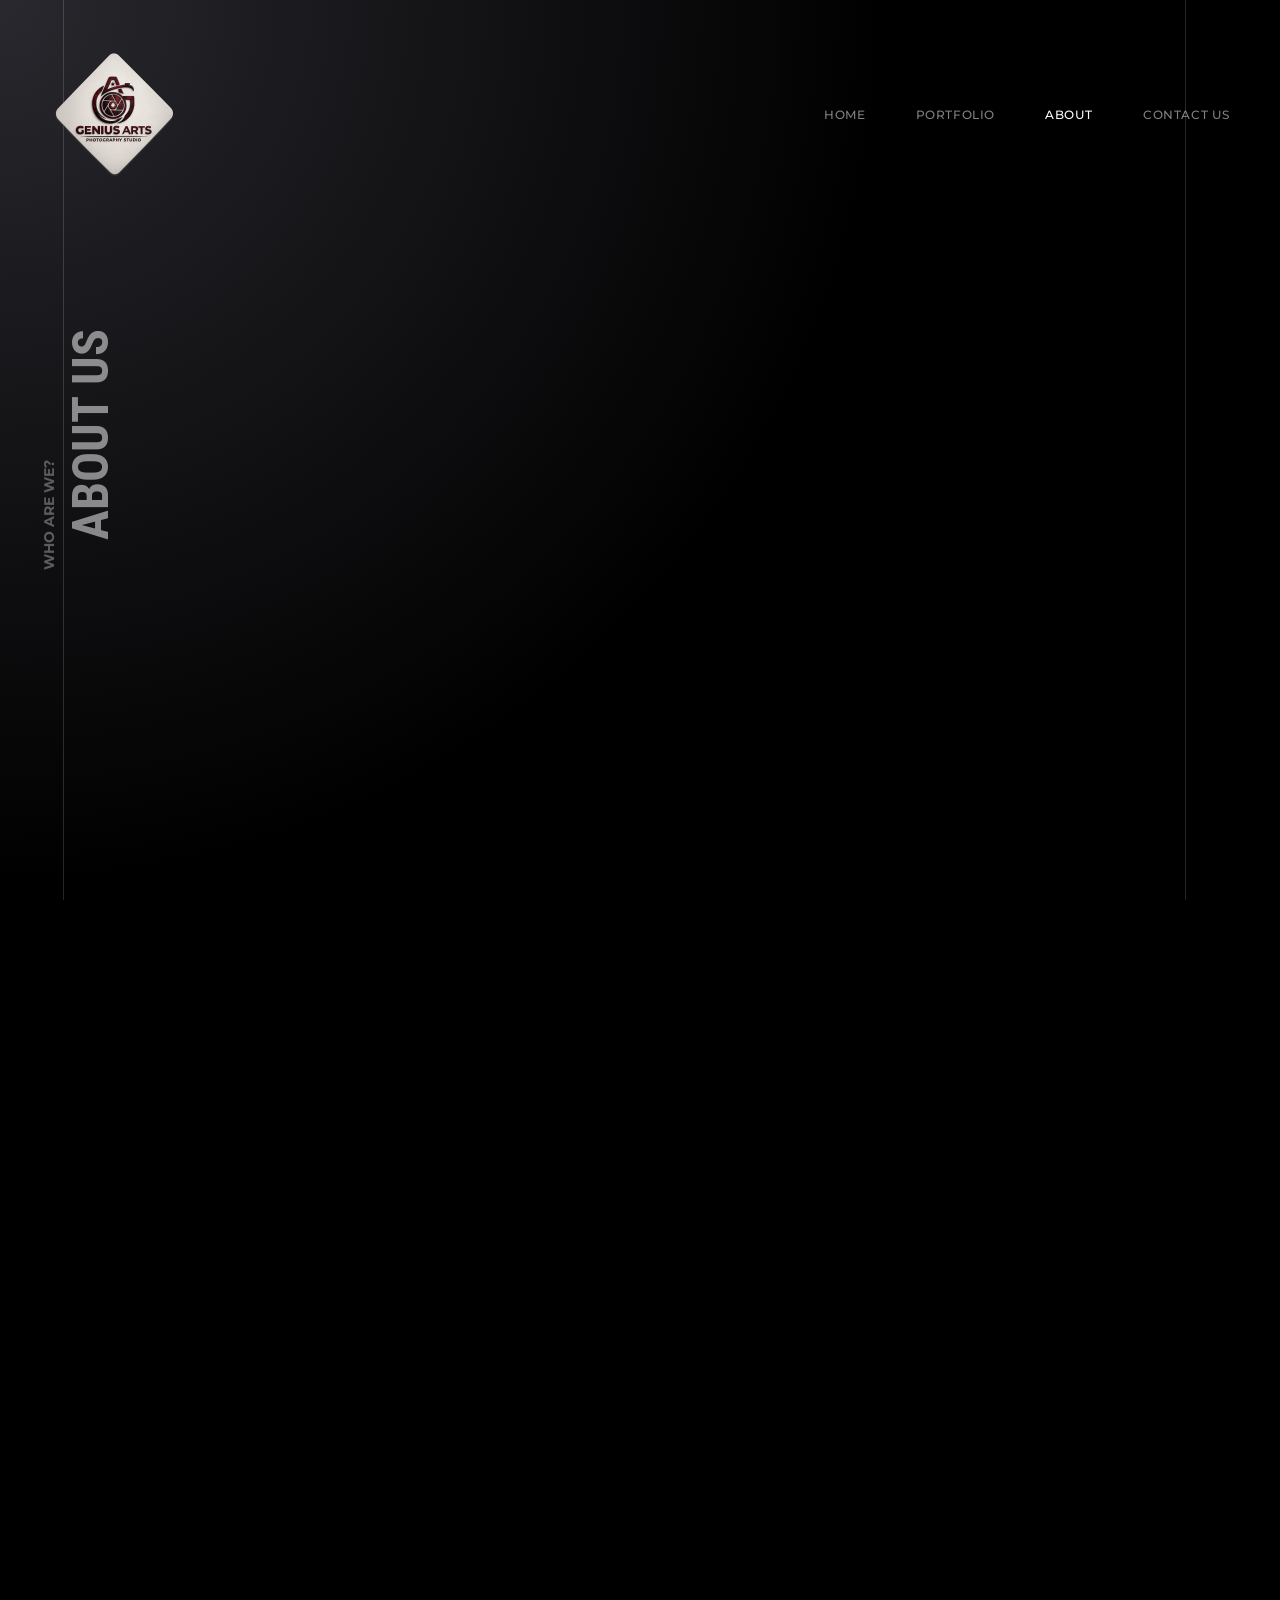
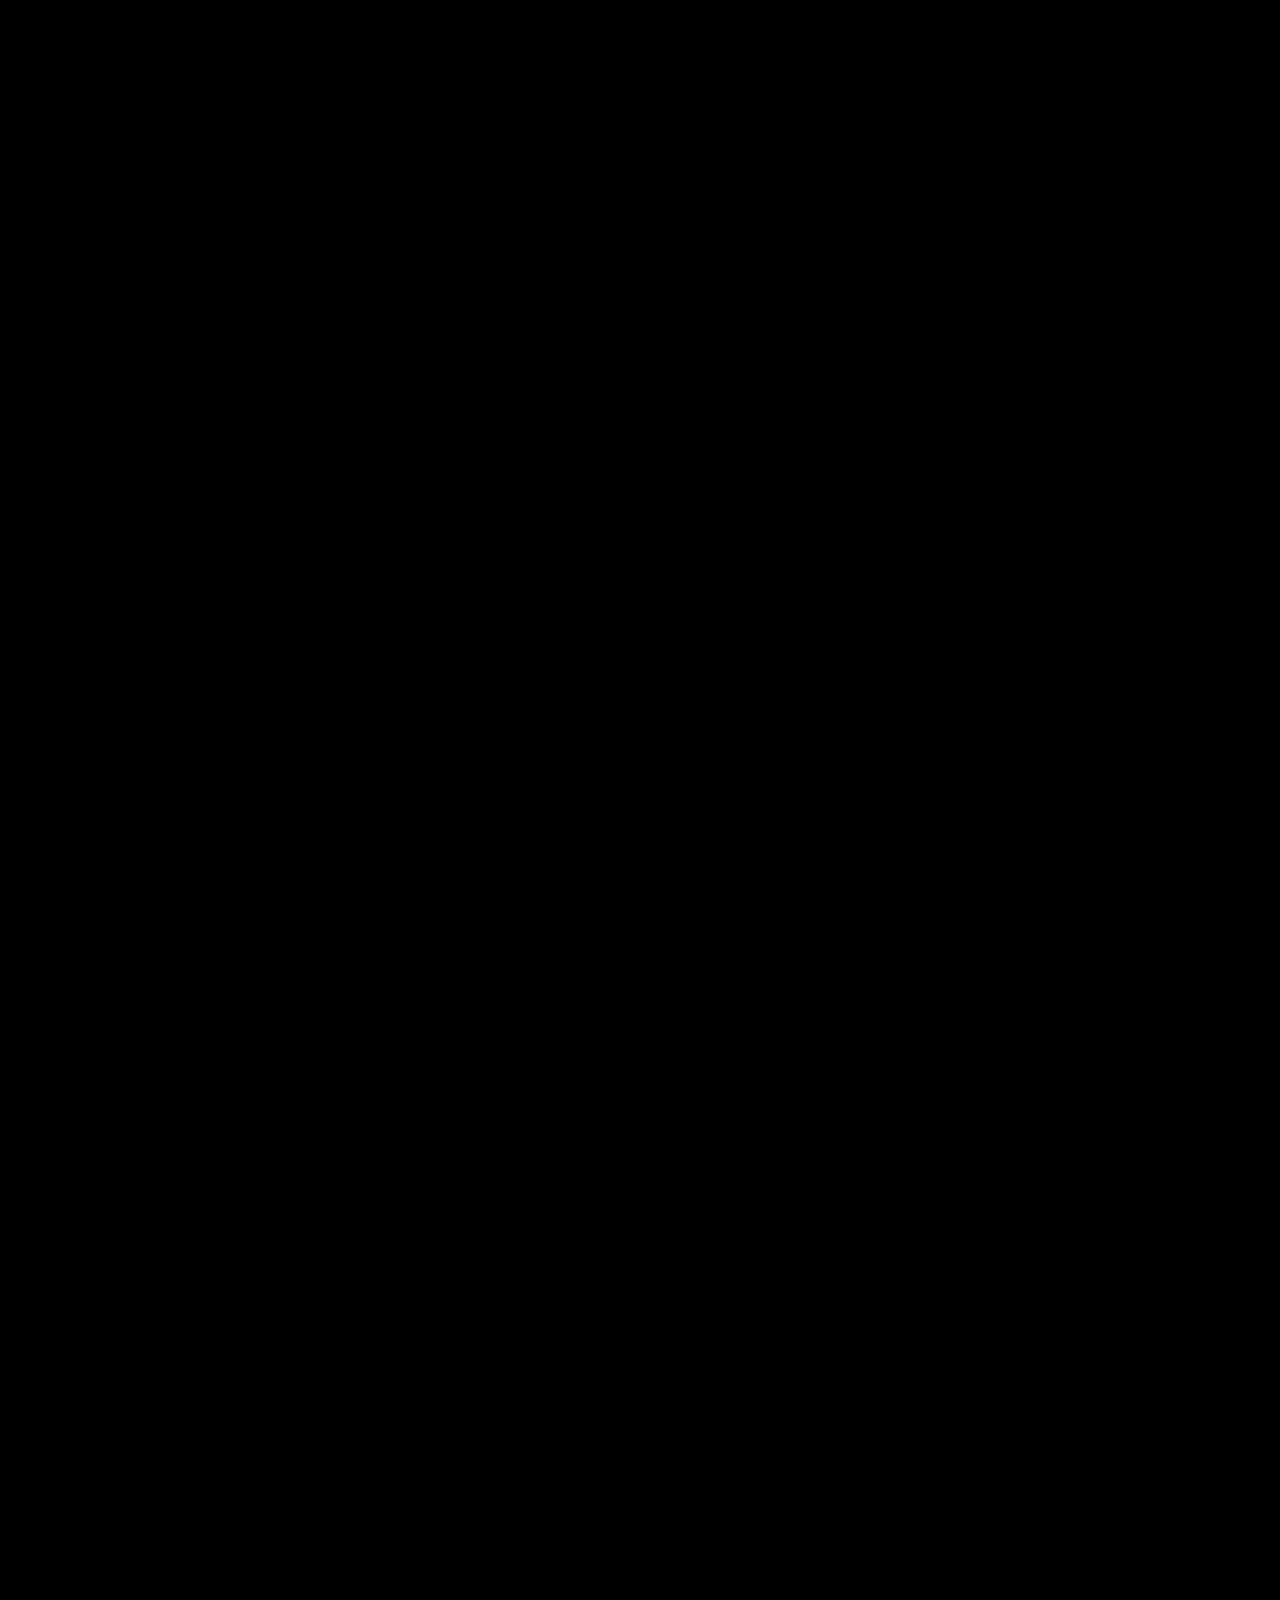
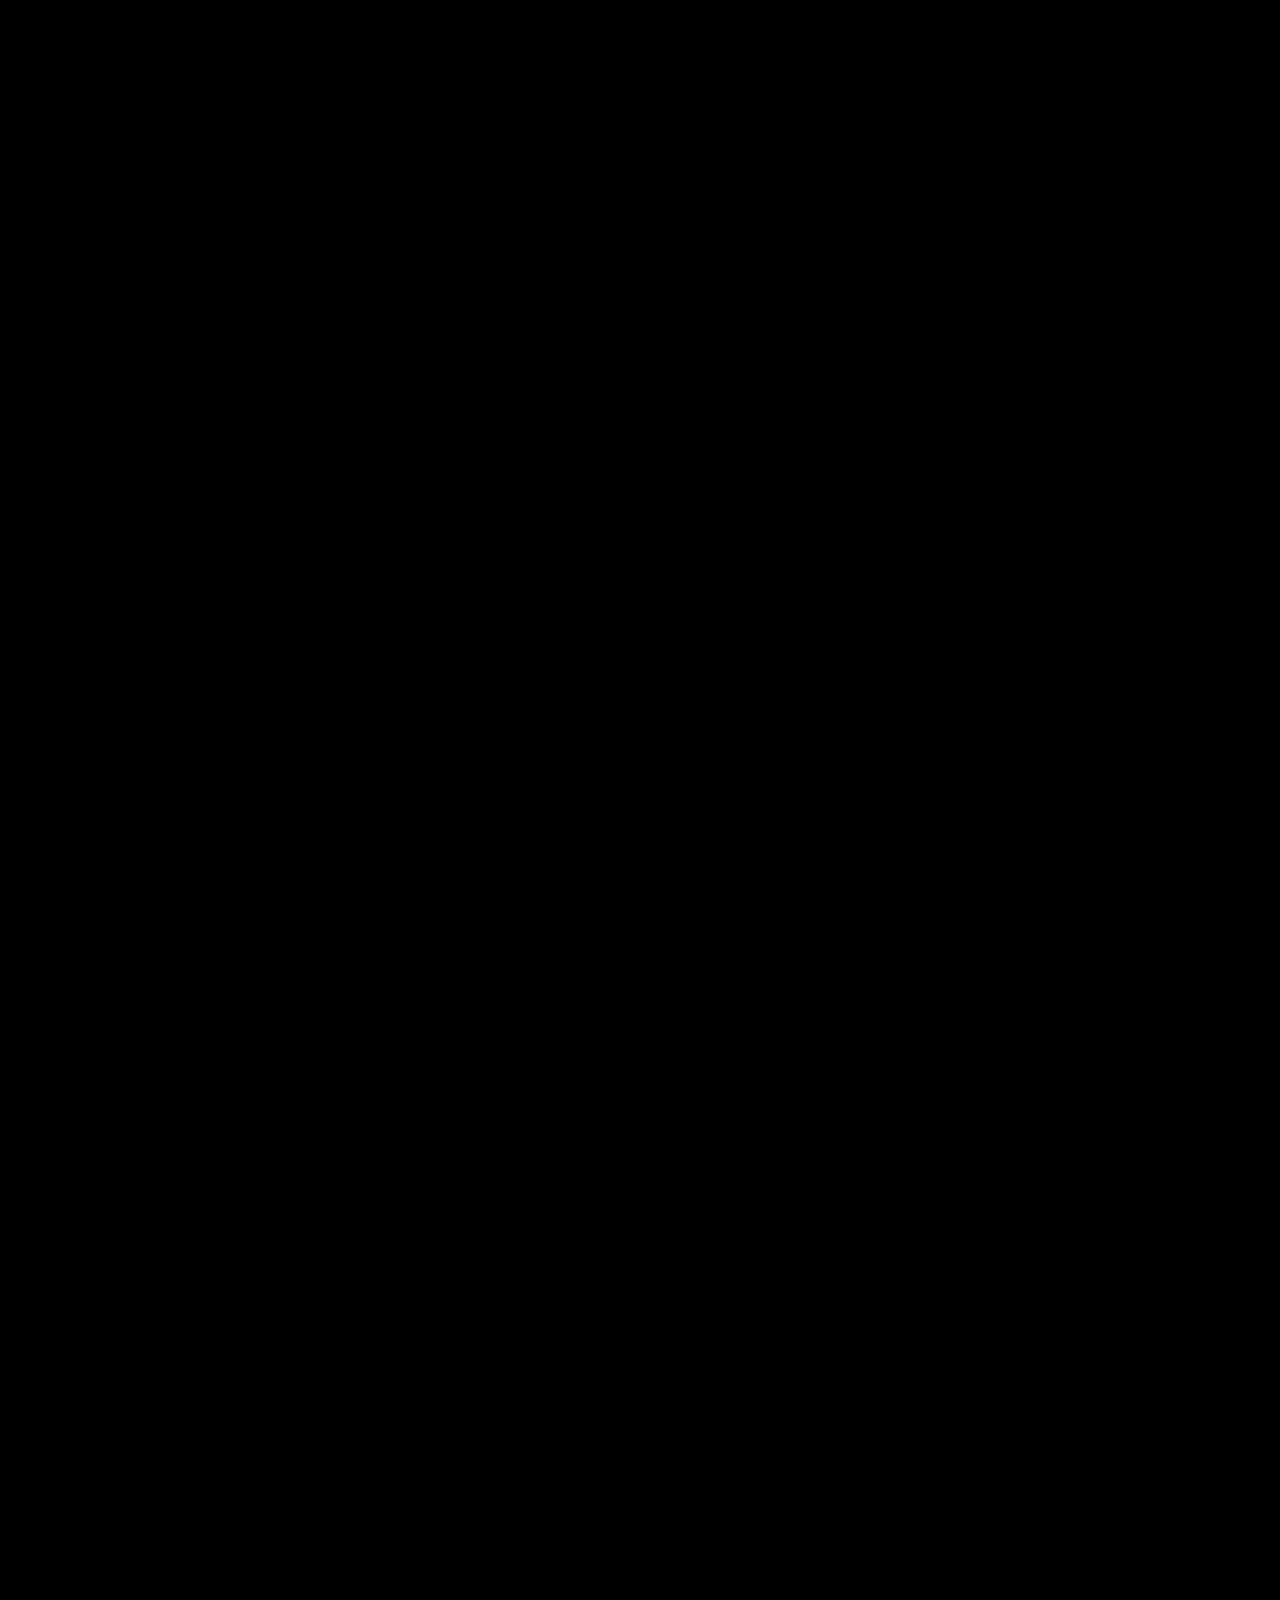
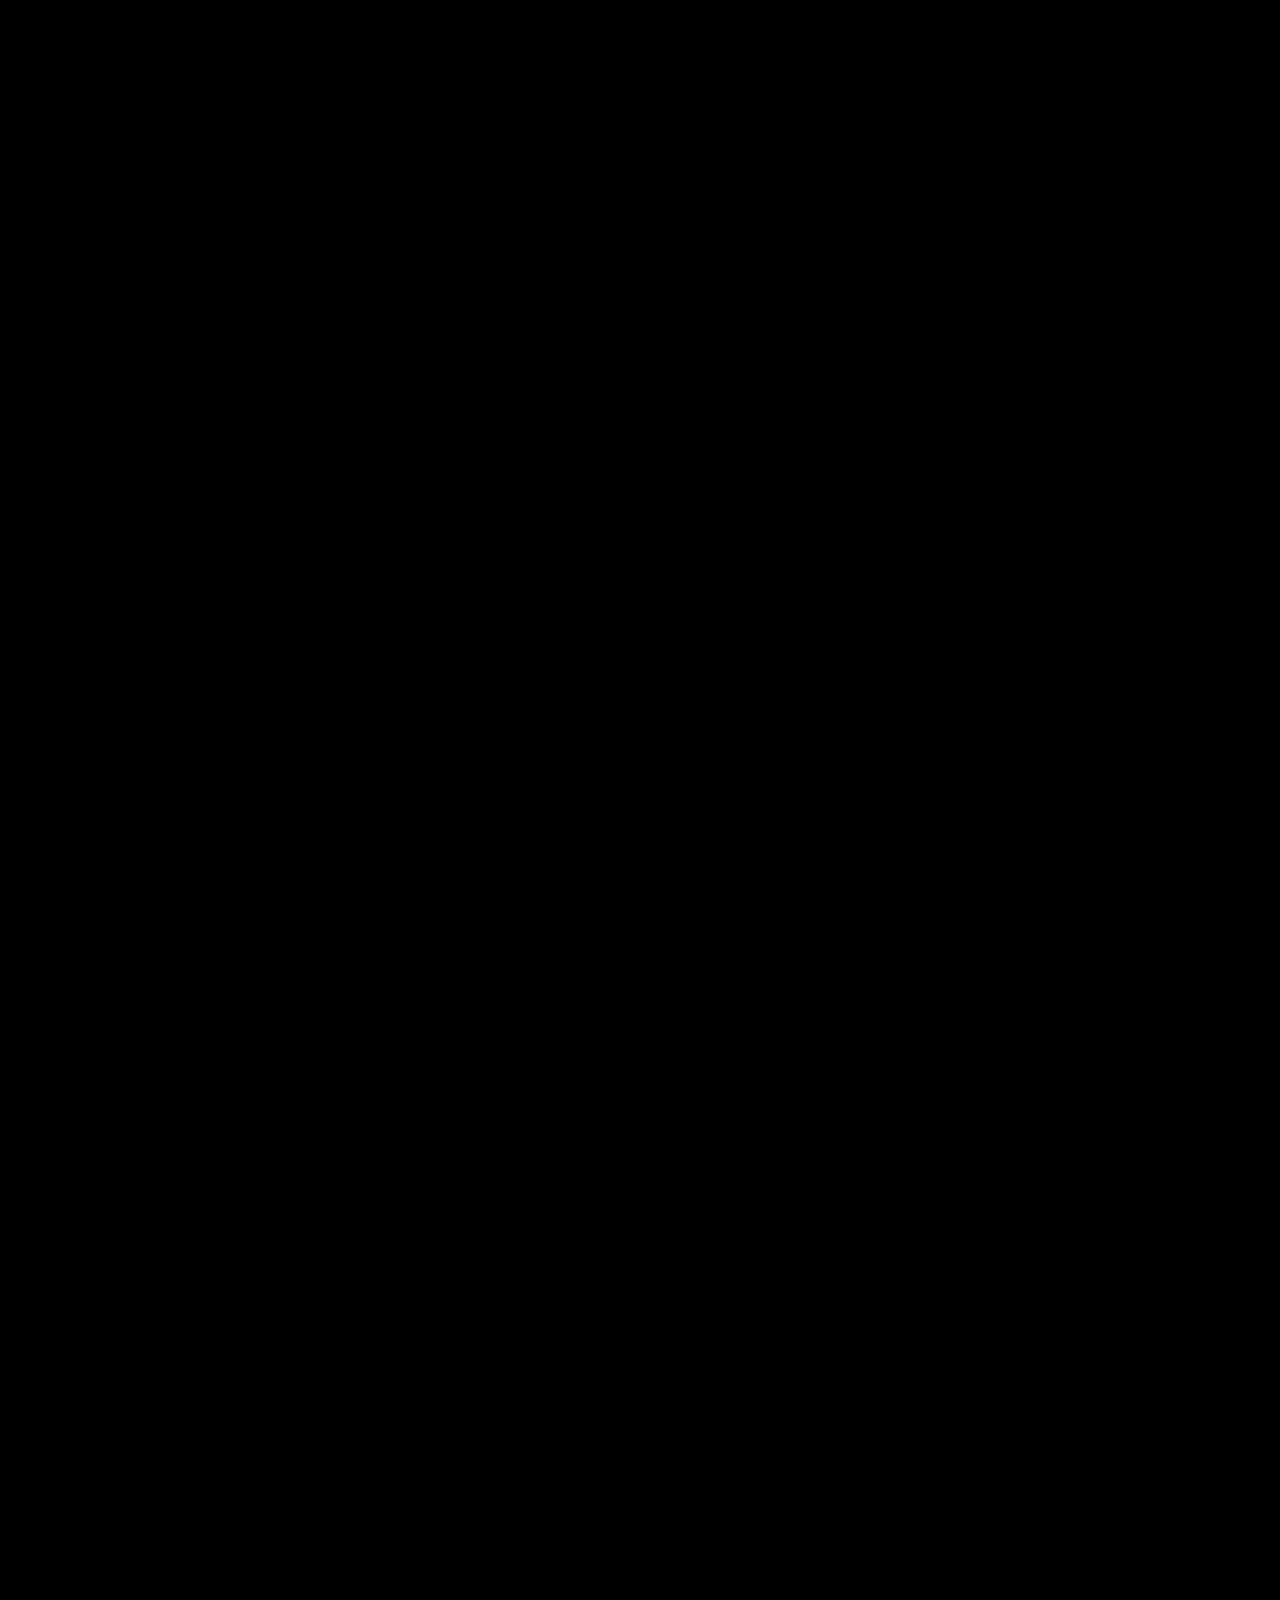
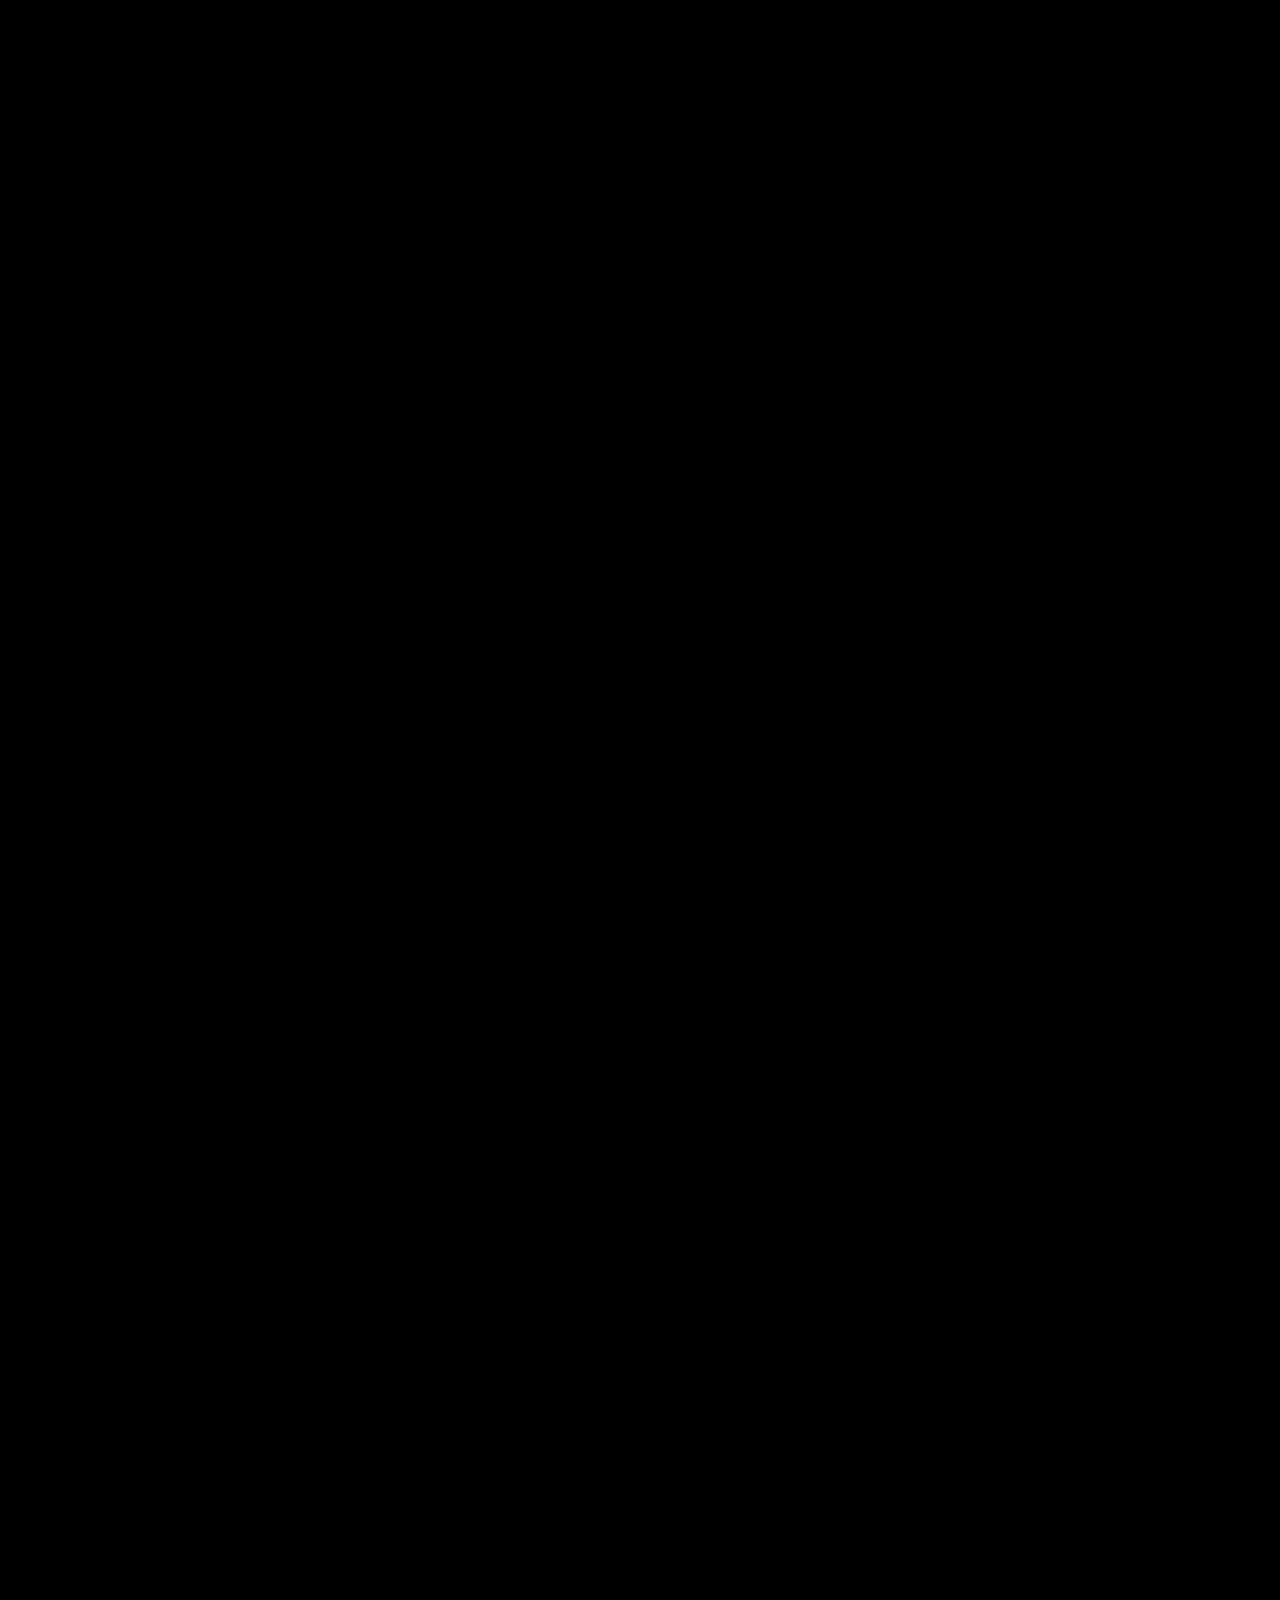
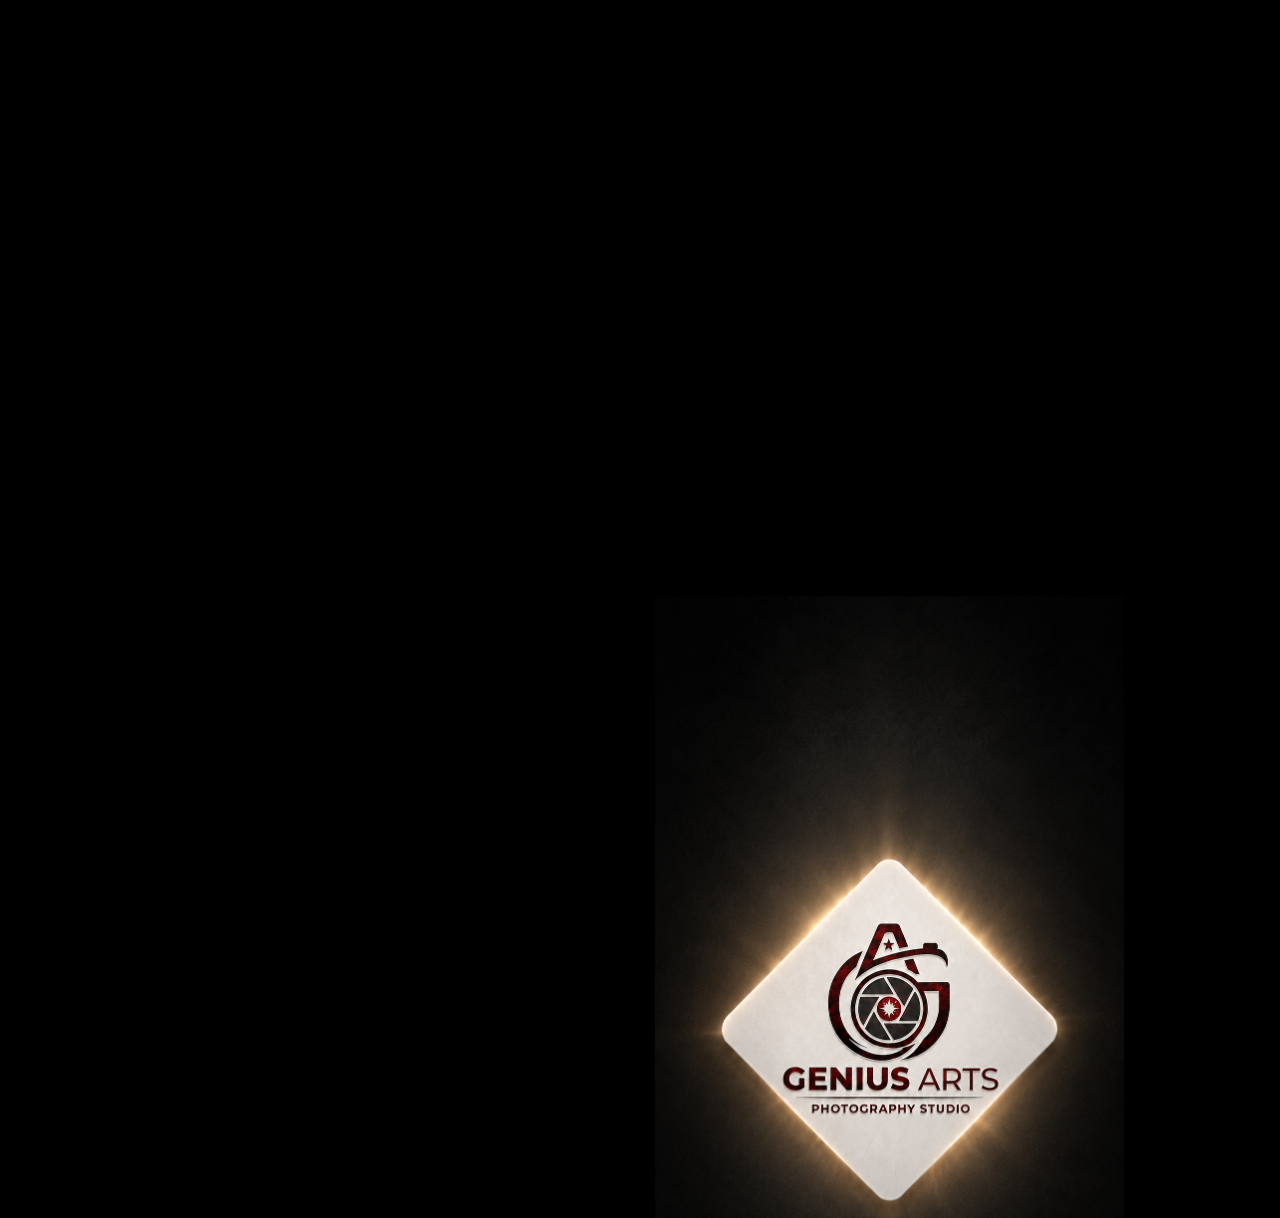
==== about.html @ b16cef28 "Deploy Genius Arts Photography Studio - Pune (Built by Yuvi)" ====
<!-- Built by Yuvi | ph no 7481889979 -->
﻿<!DOCTYPE html><html lang="en"><head><meta charset="UTF-8"><meta name="viewport" content="width=device-width,initial-scale=1.0,maximum-scale=1.0,user-scalable=no"><meta http-equiv="X-UA-Compatible" content="ie=edge"><title>Genius Arts Photography Studio - Pune</title><link href="https://fonts.googleapis.com/css?family=Montserrat%3A500%2C700%7CRoboto+Condensed:700%7CRoboto%3A700&display=swap" rel="stylesheet"><link type="text/css" rel="stylesheet" href="css/line-awesome.css"><link type="text/css" rel="stylesheet" href="css/photoswipe.css"><link type="text/css" rel="stylesheet" href="css/default-skin/default-skin.css"><link type="text/css" rel="stylesheet" href="css/tiny-slider.css"><link type="text/css" rel="stylesheet" href="css/style.css"><link type="text/css" rel="stylesheet" href="css/responsive.css"><link rel="icon" href="img/favicon.png" sizes="32x32" /><style> .business-card-container { touch-action: none; perspective: 1200px; margin: 25px auto; max-width: 520px; width: 100%; user-select: none; position: relative; z-index: 1000; padding: 12px; }
      .business-card-container::before { content: ''; position: absolute; inset: -8px; border-radius: 28px; background: radial-gradient(circle at var(--glare-x, 50%) var(--glare-y, 50%), rgba(201, 138, 68, 0.75) 0%, rgba(201, 138, 68, 0.35) 45%, transparent 75%); filter: blur(30px); opacity: 0.55; transition: opacity 0.3s ease, filter 0.3s ease; pointer-events: none; z-index: 0; }
      .business-card-container:hover::before, .business-card-container.is-tilting::before { opacity: 1; filter: blur(38px); } .business-card-inner { position: relative; width: 100%; aspect-ratio: 1.75 / 1; border-radius: 18px; overflow: hidden; border: 2px solid rgba(201, 138, 68, 0.75); box-shadow: 0 12px 35px rgba(0, 0, 0, 0.45), 0 0 25px rgba(201, 138, 68, 0.55), 0 0 55px rgba(201, 138, 68, 0.3); transition: transform 0.15s ease-out, box-shadow 0.3s ease, border-color 0.3s ease; transform-style: preserve-3d; will-change: transform; background-color: #1a1a1a; z-index: 1; } .business-card-container:hover .business-card-inner, .business-card-container.is-tilting .business-card-inner { border-color: rgba(201, 138, 68, 1) !important; box-shadow: 0 22px 55px rgba(0, 0, 0, 0.6), 0 0 40px rgba(201, 138, 68, 1), 0 0 80px rgba(201, 138, 68, 0.75), 0 0 125px rgba(201, 138, 68, 0.45); } .card-glare-overlay { position: absolute; inset: 0; border-radius: 16px; pointer-events: none; opacity: 0; transition: opacity 0.25s ease; background: radial-gradient(circle 280px at var(--glare-x, 50%) var(--glare-y, 50%), rgba(255, 255, 255, 0.85) 0%, rgba(201, 138, 68, 0.9) 32%, transparent 72%); z-index: 5; mix-blend-mode: screen; } .business-card-container:hover .card-glare-overlay, .business-card-container.is-tilting .card-glare-overlay { opacity: 0.95; } .ashade-social-badges { display: flex; justify-content: center; align-items: center; gap: 20px; margin-top: 35px; position: relative; z-index: 1000; } .btn-social-circle { width: 52px; height: 52px; border-radius: 50%; display: flex; justify-content: center; align-items: center; color: #ffffff !important; font-weight: 700; font-size: 15px; text-decoration: none !important; box-shadow: 0 4px 12px rgba(0,0,0,0.4); transition: transform 0.3s ease, box-shadow 0.3s ease; position: relative; z-index: 1000; cursor: pointer; } .btn-social-circle:hover { transform: translateY(-4px) scale(1.1); box-shadow: 0 8px 22px rgba(0,0,0,0.6); } .btn-justdial { background-color: #ff6a00; font-family: 'Montserrat', sans-serif; } .btn-youtube { background-color: #ff0000; } .btn-magicpin { background-color: #ff1c6b; font-family: 'Montserrat', sans-serif; } </style><link rel="preload" as="image" href="img/logo.png"><link rel="preload" as="image" href="img/kenburns/01.png"></head><body oncontextmenu="return false;" onselectstart="return false;" ondragstart="return false;" class="has-spotlight ashade-smooth-scroll"><header id="ashade-header"><div class="ashade-header-inner"><div class="ashade-logo-block"><a href="index.html" class="ashade-logo is-retina int-link"><img src="img/logo.png" alt="Genius Arts Photography Studio" width="128" height="110"></a></div><div class="ashade-nav-block"><nav class="ashade-nav"><ul class="main-menu"><li><a href="index.html" class="int-link">Home</a></li><li><a href="portfolio.html" class="int-link">portfolio</a></li><li class="current-menu-item"><a href="about.html" class="int-link">About</a></li><li><a href="contact-us.html" class="int-link">Contact Us</a></li></ul></nav></div></div></header><div class="ashade-page-title-wrap"><h1 class="ashade-page-title"><span>Who are We?</span> About Us </h1></div><main class="ashade-content-wrap"><div class="ashade-content-scroll"><div class="ashade-content"><section class="ashade-section"><div class="ashade-row ashade-row-fullheight exclude-header"><div class="ashade-col col-6"><h2><span>Creative Excellence & Passion</span> Genius Arts Story </h2><p>Genius Arts Photography Studio is Tingre Nagar, Pune's premier destination for professional studio photography, outdoor cinematic videography, and customized gift printing.</p><p>We blend modern lighting setups with creative storytelling to capture emotions that last a lifetime. Over the past 10+ years, our studio has captured over 5,000+ shoots, serving families, couples, babies, and corporate brands with 98% client satisfaction.</p><p>From fast passport photos to grand weddings and high-end customized gift printing (magic mugs, t-shirts, mobile covers, photo framing, photo albums), we deliver excellence in every single frame.</p><p>Our deep commitment to creative artistry and client satisfaction ensures that every assignment stands the test of absolute quality and perfection.</p></div><div class="ashade-col col-6 align-bottom hide-on-tablet-port hide-on-phone"><img src="img/general/about-me.png" alt="Genius Arts Photography Studio" width="1240" height="1500"></div></div></section><section class="ashade-section"><div class="ashade-row"><div class="ashade-col col-12 align-center"><h3><span>Interactive 3D Preview</span> Our Business Card </h3><p class="ashade-intro">Hover or touch to rotate our official business card in 3D!</p><div class="business-card-container" id="bizCardContainer" onmousemove="handleBizCardMove(event, this)" onmouseleave="handleBizCardReset(this)" ontouchstart="handleBizCardTouch(event, this)" ontouchmove="handleBizCardTouch(event, this)" ontouchend="handleBizCardReset(this)"><div class="business-card-inner"><img src="img/general/our_business_card.jpg" style="width: 100%; height: 100%; object-fit: cover; pointer-events: none;" alt="Genius Arts Photography Studio Business Card"><div class="card-glare-overlay"></div></div></div><div style="margin-top: 25px; text-align: center; position: relative; z-index: 1000;"><a href="img/general/our_business_card.jpg" download="Genius_Arts_Business_Card.jpg" class="ashade-button int-link" style="display: inline-block; padding: 14px 32px; font-size: 13px; cursor: pointer; border-radius: 25px; background: #c98a44; color: #ffffff; text-decoration: none; font-weight: 700; text-transform: uppercase; letter-spacing: 1px; box-shadow: 0 4px 15px rgba(201, 138, 68, 0.4);"><i class="la la-download"></i> Download Our Card </a></div></div></div></section><section class="ashade-section"><div class="ashade-row"><div class="ashade-col col-12 align-center"><h3><span>State-of-the-Art Setup</span> Our Studio </h3><p class="ashade-intro">This is where we bring creative artistry and high-end digital technology together. Located at Shop no. 1, Samarth House, Tingre Nagar, Pune. Drop in for your indoor shoots or photo printing!</p></div></div><div class="ashade-row"><div class="ashade-col col-12"><div class="ashade-grid ashade-grid-3cols"><div class="ashade-grid-item"><a href="img/general/studio01.png" class="ashade-lightbox-link int-link" data-size="1160x920"><img src="img/general/studio01.png" alt="Our Studio" width="1160" height="920"></a></div><div class="ashade-grid-item"><a href="img/general/studio02.png" class="ashade-lightbox-link int-link" data-size="1160x920"><img src="img/general/studio02.png" alt="Our Studio" width="1160" height="920"></a></div><div class="ashade-grid-item"><a href="img/general/studio03.png" class="ashade-lightbox-link int-link" data-size="1160x920"><img src="img/general/studio03.png" alt="Our Studio" width="1160" height="920"></a></div></div></div></div></section><section class="ashade-section"><div class="ashade-row"><div class="ashade-col col-12 align-center"><h3><span>What our clients say about us</span> Testimonials </h3><div class="ashade-row"><div class="ashade-col col-2"></div><div class="ashade-col col-8"><div class="ashade-testimonials-carousel"><div class="ashade-tns-container" id="testimonials01"><div class="ashade-testimonials-item align-center"><div class="ashade-testimonials-item__content"><p>We taken family portrait, best quality, they make their own frames. Best service, cool person!</p></div><div class="ashade-testimonials-item__author"><div class="ashade-testimonials-item__author--image"><img src="img/avatars/royal_rajput.jpg" alt="Royal Rajput"></div><div class="ashade-testimonials-item__author--name"><h6>Royal Rajput</h6></div></div></div><div class="ashade-testimonials-item align-center"><div class="ashade-testimonials-item__content"><p>Best work i ever saw and he helps with urgent work and make frame in just one day . The work and that frame is the best. Thnak you</p></div><div class="ashade-testimonials-item__author"><div class="ashade-testimonials-item__author--image"><img src="img/avatars/rohit_desavale.jpg" alt="Rohit Desavale"></div><div class="ashade-testimonials-item__author--name"><h6>Rohit Desavale</h6></div></div></div><div class="ashade-testimonials-item align-center"><div class="ashade-testimonials-item__content"><p>Amazing experience with Genius Arts | Photography Studio. &#128247; They deliver high-quality photos and great customer servic</p></div><div class="ashade-testimonials-item__author"><div class="ashade-testimonials-item__author--image"><img src="img/avatars/manoj_pandagale.jpg" alt="Manoj Pandagale"></div><div class="ashade-testimonials-item__author--name"><h6>Manoj Pandagale</h6></div></div></div><div class="ashade-testimonials-item align-center"><div class="ashade-testimonials-item__content"><p>Great photography studio with professional service. The staff was cooperative and made the photoshoot comfortable. The final photos were delivered on time and the quality was excellent.</p></div><div class="ashade-testimonials-item__author"><div class="ashade-testimonials-item__author--image"><img src="img/avatars/prathmesh_deshpande.jpg" alt="Prathmesh Deshpande"></div><div class="ashade-testimonials-item__author--name"><h6>Prathmesh Deshpande</h6></div></div></div><div class="ashade-testimonials-item align-center"><div class="ashade-testimonials-item__content"><p>Very well done, it's exactly what I wanted.It's very nice, I expected it but I can't do it. You made it for me in such a short time. Urgent Thank you so much Kaka &#128522;&#129303;&#128522;</p></div><div class="ashade-testimonials-item__author"><div class="ashade-testimonials-item__author--image"><img src="img/avatars/pallavi_upalka.jpg" alt="Pallavi upalka"></div><div class="ashade-testimonials-item__author--name"><h6>Pallavi upalka</h6></div></div></div></div><div class="ashade-testimonials-nav"></div><div class="ashade-social-badges"><a href="https://www.justdial.com/Pune/Genius-Arts-Photography-Near-Hdfc-Bank-Tingare-Nagar/020PXX20-XX20-190927132018-T2T1_BZDET" target="_blank" class="btn-social-circle btn-justdial int-link" title="JustDial Listing">JD</a><a href="https://youtube.com/@geniusartphotography?si=6wZ8lIwgu9kf6mMm" target="_blank" class="btn-social-circle btn-youtube int-link" title="YouTube Channel"><svg width="24" height="24" viewBox="0 0 24 24" fill="none" xmlns="http://www.w3.org/2000/svg" style="pointer-events: none;"><path d="M23.498 6.186a3.016 3.016 0 0 0-2.122-2.136C19.505 3.545 12 3.545 12 3.545s-7.505 0-9.377.505A3.017 3.017 0 0 0 .502 6.186C0 8.07 0 12 0 12s0 3.93.502 5.814a3.016 3.016 0 0 0 2.122 2.136c1.871.505 9.376.505 9.376.505s7.505 0 9.377-.505a3.015 3.015 0 0 0 2.122-2.136C24 15.93 24 12 24 12s0-3.93-.502-5.814zM9.545 15.568V8.432L15.818 12l-6.273 3.568z" fill="white"/></svg></a><a href="https://magicpin.in/Pune/Tingre-Nagar/Photo-Studio/Genius-Arts-,-Photography-Studio/store/c3bb44?srsltid=AfmBOopcff7kbGCmp6CVH6FaxAFqeIdVwZTxWyckfVs_l8DK7L0ZJ6tF" target="_blank" class="btn-social-circle btn-magicpin int-link" title="MagicPin Store">MP</a></div></div></div><div class="ashade-col col-2"></div></div></div></div></section></div><footer id="ashade-footer"><div class="ashade-footer-inner"><div class="ashade-footer__socials"></div><div class="ashade-footer__copyright">Genius Arts Photography Studio &copy; 2026. All Rights Reserved.</div></div></footer></div></main><div class="ashade-to-top-wrap ashade-back-wrap"><div class="ashade-back is-to-top"><span>Back to</span><span>Top</span></div></div><div class="pswp" tabindex="-1" role="dialog" aria-hidden="true"><div class="pswp__bg"></div><div class="pswp__scroll-wrap"><div class="pswp__container"><div class="pswp__item"></div><div class="pswp__item"></div><div class="pswp__item"></div></div><div class="pswp__ui pswp__ui--hidden"><div class="pswp__top-bar"><div class="pswp__counter"></div><button class="pswp__button pswp__button--close" title="Close (Esc)"></button><button class="pswp__button pswp__button--share" title="Share"></button><button class="pswp__button pswp__button--fs" title="Toggle fullscreen"></button><button class="pswp__button pswp__button--zoom" title="Zoom in/out"></button><div class="pswp__preloader"><div class="pswp__preloader__icn"><div class="pswp__preloader__cut"><div class="pswp__preloader__donut"></div></div></div></div></div><div class="pswp__share-modal pswp__share-modal--hidden pswp__single-tap"><div class="pswp__share-tooltip"></div></div><button class="pswp__button pswp__button--arrow--left" title="Previous (arrow left)"></button><button class="pswp__button pswp__button--arrow--right" title="Next (arrow right)"></button><div class="pswp__caption"><div class="pswp__caption__center"></div></div></div></div></div><div class="ashade-menu-overlay"></div><div class="ashade-cursor is-inactive"><span class="ashade-cursor-circle"></span><span class="ashade-cursor-slider"></span><span class="ashade-cursor-close ashade-cursor-label">Close</span><span class="ashade-cursor-zoom ashade-cursor-label">Zoom</span></div><script src="js/jquery.min.js"></script><script src="js/gsap.min.js"></script><script src="js/jquery.lazy.min.js"></script><script src="js/tiny-slider.js"></script><script src="js/photoswipe.min.js"></script><script src="js/photoswipe-ui-default.min.js"></script><script src="js/core.js"></script><script> // 3D Business Card Rotation Logic function handleBizCardMove(e, container) { if (container) container.classList.add("is-tilting"); if (!container) return; var rect = container.getBoundingClientRect(); var clientX = e.touches ? e.touches[0].clientX : e.clientX; var clientY = e.touches ? e.touches[0].clientY : e.clientY; var x = clientX - rect.left; var y = clientY - rect.top; if (x < 0 || y < 0 || x > rect.width || y > rect.height) { handleBizCardReset(container); return; } var centerX = rect.width / 2; var centerY = rect.height / 2; var rotateX = (((centerY - y) / centerY) * 18).toFixed(2); var rotateY = (((x - centerX) / centerX) * 18).toFixed(2); var inner = container.querySelector('.business-card-inner'); if (inner) { inner.style.transform = 'perspective(1000px) rotateX(' + rotateX + 'deg) rotateY(' + rotateY + 'deg) scale3d(1.04, 1.04, 1.04)'; } var glareX = ((x / rect.width) * 100).toFixed(2); var glareY = ((y / rect.height) * 100).toFixed(2); container.style.setProperty('--glare-x', glareX + '%'); container.style.setProperty('--glare-y', glareY + '%'); } function handleBizCardTouch(e, container) { if (e.touches && e.touches.length > 0) { handleBizCardMove(e, container); } } function handleBizCardReset(container) { if (container) container.classList.remove("is-tilting"); if (!container) return; var inner = container.querySelector('.business-card-inner'); if (inner) { inner.style.transform = 'perspective(1000px) rotateX(0deg) rotateY(0deg) scale3d(1, 1, 1)'; } } </script></body></html>
---- css/line-awesome.css ----
/*!
 *  Line Awesome 1.1.0 by @icons_8 - https://icons8.com/line-awesome
 *  License - https://icons8.com/good-boy-license/ (Font: SIL OFL 1.1, CSS: MIT License)
 *
 * Made with love by Icons8 [ https://icons8.com/ ] using FontCustom [ https://github.com/FontCustom/fontcustom ]
 *
 * Contacts:
 *    [ https://icons8.com/contact ]
 *
 * Follow Icon8 on
 *    Twitter [ https://twitter.com/icons_8 ]
 *    Facebook [ https://www.facebook.com/Icons8 ]
 *    Google+ [ https://plus.google.com/+Icons8 ]
 *    GitHub [ https://github.com/icons8 ]
 */

@font-face {
  font-family: "LineAwesome";
  src: url("../fonts/line-awesome.eot?v=1.1.");
  src: url("../fonts/line-awesome.eot??v=1.1.#iefix") format("embedded-opentype"),
       url("../fonts/line-awesome.woff2?v=1.1.") format("woff2"),
       url("../fonts/line-awesome.woff?v=1.1.") format("woff"),
       url("../fonts/line-awesome.ttf?v=1.1.") format("truetype"),
       url("../fonts/line-awesome.svg?v=1.1.#fa") format("svg");
  font-weight: normal;
  font-style: normal;
}

@media screen and (-webkit-min-device-pixel-ratio:0) {
  @font-face {
    font-family: "LineAwesome";
    src: url("../fonts/line-awesome.svg?v=1.1.#fa") format("svg");
  }
}

/* Thanks to http://fontawesome.io @fontawesome and @davegandy */
.la {
    display: inline-block;
    font: normal normal normal 16px/1 "LineAwesome";
    font-size: inherit;
    text-decoration: inherit;
    text-rendering: optimizeLegibility;
    text-transform: none;
    -moz-osx-font-smoothing: grayscale;
    -webkit-font-smoothing: antialiased;
    font-smoothing: antialiased;
}
/* makes the font 33% larger relative to the icon container */
.la-lg {
    font-size: 1.33333333em;
    line-height: 0.75em;
    vertical-align: -15%;
}
.la-2x {
    font-size: 2em;
}
.la-3x {
    font-size: 3em;
}
.la-4x {
    font-size: 4em;
}
.la-5x {
    font-size: 5em;
}
.la-fw {
    width: 1.28571429em;
    text-align: center;
}
.la-ul {
    padding-left: 0;
    margin-left: 2.14285714em;
    list-style-type: none;
}
.la-ul > li {
    position: relative;
}
.la-li {
    position: absolute;
    left: -2.14285714em;
    width: 2.14285714em;
    top: 0.14285714em;
    text-align: center;
}
.la-li.la-lg {
    left: -1.85714286em;
}
.la-border {
    padding: .2em .25em .15em;
    border: solid 0.08em #eeeeee;
    border-radius: .1em;
}
.pull-right {
    float: right;
}
.pull-left {
    float: left;
}
.li.pull-left {
    margin-right: .3em;
}
.li.pull-right {
    margin-left: .3em;
}
.la-spin {
    -webkit-animation: fa-spin 2s infinite linear;
    animation: fa-spin 2s infinite linear;
}
@-webkit-keyframes fa-spin {
    0% {
        -webkit-transform: rotate(0deg);
        transform: rotate(0deg);
    }
    100% {
        -webkit-transform: rotate(359deg);
        transform: rotate(359deg);
    }
}
@keyframes fa-spin {
    0% {
        -webkit-transform: rotate(0deg);
        transform: rotate(0deg);
    }
    100% {
        -webkit-transform: rotate(359deg);
        transform: rotate(359deg);
    }
}
.la-rotate-90 {
    filter: progid:DXImageTransform.Microsoft.BasicImage(rotation=1);
    -webkit-transform: rotate(90deg);
    -ms-transform: rotate(90deg);
    transform: rotate(90deg);
}
.la-rotate-180 {
    filter: progid:DXImageTransform.Microsoft.BasicImage(rotation=2);
    -webkit-transform: rotate(180deg);
    -ms-transform: rotate(180deg);
    transform: rotate(180deg);
}
.la-rotate-270 {
    filter: progid:DXImageTransform.Microsoft.BasicImage(rotation=3);
    -webkit-transform: rotate(270deg);
    -ms-transform: rotate(270deg);
    transform: rotate(270deg);
}
.la-flip-horizontal {
    filter: progid:DXImageTransform.Microsoft.BasicImage(rotation=0, mirror=1);
    -webkit-transform: scale(-1, 1);
    -ms-transform: scale(-1, 1);
    transform: scale(-1, 1);
}
.la-flip-vertical {
    filter: progid:DXImageTransform.Microsoft.BasicImage(rotation=2, mirror=1);
    -webkit-transform: scale(1, -1);
    -ms-transform: scale(1, -1);
    transform: scale(1, -1);
}
:root .la-rotate-90,
:root .la-rotate-180,
:root .la-rotate-270,
:root .la-flip-horizontal,
:root .la-flip-vertical {
    filter: none;
}
.la-stack {
    position: relative;
    display: inline-block;
    width: 2em;
    height: 2em;
    line-height: 2em;
    vertical-align: middle;
}
.la-stack-1x,
.la-stack-2x {
    position: absolute;
    left: 0;
    width: 100%;
    text-align: center;
}
.la-stack-1x {
    line-height: inherit;
}
.la-stack-2x {
    font-size: 2em;
}
.la-inverse {
    color: #ffffff;
}
/* Thanks to http://fontawesome.io @fontawesome and @davegandy */

.la-500px:before { content: "\f100"; }
.la-adjust:before { content: "\f101"; }
.la-adn:before { content: "\f102"; }
.la-align-center:before { content: "\f103"; }
.la-align-justify:before { content: "\f104"; }
.la-align-left:before { content: "\f105"; }
.la-align-right:before { content: "\f106"; }
.la-amazon:before { content: "\f107"; }
.la-ambulance:before { content: "\f108"; }
.la-anchor:before { content: "\f109"; }
.la-android:before { content: "\f10a"; }
.la-angellist:before { content: "\f10b"; }
.la-angle-double-down:before { content: "\f10c"; }
.la-angle-double-left:before { content: "\f10d"; }
.la-angle-double-right:before { content: "\f10e"; }
.la-angle-double-up:before { content: "\f10f"; }
.la-angle-down:before { content: "\f110"; }
.la-angle-left:before { content: "\f111"; }
.la-angle-right:before { content: "\f112"; }
.la-angle-up:before { content: "\f113"; }
.la-apple:before { content: "\f114"; }
.la-archive:before { content: "\f115"; }
.la-area-chart:before { content: "\f116"; }
.la-arrow-circle-down:before { content: "\f117"; }
.la-arrow-circle-left:before { content: "\f118"; }
.la-arrow-circle-o-down:before { content: "\f119"; }
.la-arrow-circle-o-left:before { content: "\f11a"; }
.la-arrow-circle-o-right:before { content: "\f11b"; }
.la-arrow-circle-o-up:before { content: "\f11c"; }
.la-arrow-circle-right:before { content: "\f11d"; }
.la-arrow-circle-up:before { content: "\f11e"; }
.la-arrow-down:before { content: "\f11f"; }
.la-arrow-left:before { content: "\f120"; }
.la-arrow-right:before { content: "\f121"; }
.la-arrow-up:before { content: "\f122"; }
.la-arrows:before { content: "\f123"; }
.la-arrows-alt:before { content: "\f124"; }
.la-arrows-h:before { content: "\f125"; }
.la-arrows-v:before { content: "\f126"; }
.la-asterisk:before { content: "\f127"; }
.la-at:before { content: "\f128"; }
.la-automobile:before { content: "\f129"; }
.la-backward:before { content: "\f12a"; }
.la-balance-scale:before { content: "\f12b"; }
.la-ban:before { content: "\f12c"; }
.la-bank:before { content: "\f12d"; }
.la-bar-chart:before { content: "\f12e"; }
.la-bar-chart-o:before { content: "\f12f"; }
.la-barcode:before { content: "\f130"; }
.la-bars:before { content: "\f131"; }
.la-battery-0:before { content: "\f132"; }
.la-battery-1:before { content: "\f133"; }
.la-battery-2:before { content: "\f134"; }
.la-battery-3:before { content: "\f135"; }
.la-battery-4:before { content: "\f136"; }
.la-battery-empty:before { content: "\f137"; }
.la-battery-full:before { content: "\f138"; }
.la-battery-half:before { content: "\f139"; }
.la-battery-quarter:before { content: "\f13a"; }
.la-battery-three-quarters:before { content: "\f13b"; }
.la-bed:before { content: "\f13c"; }
.la-beer:before { content: "\f13d"; }
.la-behance:before { content: "\f13e"; }
.la-behance-square:before { content: "\f13f"; }
.la-bell:before { content: "\f140"; }
.la-bell-o:before { content: "\f141"; }
.la-bell-slash:before { content: "\f142"; }
.la-bell-slash-o:before { content: "\f143"; }
.la-bicycle:before { content: "\f144"; }
.la-binoculars:before { content: "\f145"; }
.la-birthday-cake:before { content: "\f146"; }
.la-bitbucket:before { content: "\f147"; }
.la-bitbucket-square:before { content: "\f148"; }
.la-bitcoin:before { content: "\f149"; }
.la-black-tie:before { content: "\f14a"; }
.la-bold:before { content: "\f14b"; }
.la-bolt:before { content: "\f14c"; }
.la-bomb:before { content: "\f14d"; }
.la-book:before { content: "\f14e"; }
.la-bookmark:before { content: "\f14f"; }
.la-bookmark-o:before { content: "\f150"; }
.la-briefcase:before { content: "\f151"; }
.la-btc:before { content: "\f152"; }
.la-bug:before { content: "\f153"; }
.la-building:before { content: "\f154"; }
.la-building-o:before { content: "\f155"; }
.la-bullhorn:before { content: "\f156"; }
.la-bullseye:before { content: "\f157"; }
.la-bus:before { content: "\f158"; }
.la-buysellads:before { content: "\f159"; }
.la-cab:before { content: "\f15a"; }
.la-calculator:before { content: "\f15b"; }
.la-calendar:before { content: "\f15c"; }
.la-calendar-check-o:before { content: "\f15d"; }
.la-calendar-minus-o:before { content: "\f15e"; }
.la-calendar-o:before { content: "\f15f"; }
.la-calendar-plus-o:before { content: "\f160"; }
.la-calendar-times-o:before { content: "\f161"; }
.la-camera:before { content: "\f162"; }
.la-camera-retro:before { content: "\f163"; }
.la-car:before { content: "\f164"; }
.la-caret-down:before { content: "\f165"; }
.la-caret-left:before { content: "\f166"; }
.la-caret-right:before { content: "\f167"; }
.la-caret-square-o-down:before, .la-toggle-down:before { content: "\f168"; }
.la-caret-square-o-left:before, .la-toggle-left:before { content: "\f169"; }
.la-caret-square-o-right:before, .la-toggle-right:before { content: "\f16a"; }
.la-caret-square-o-up:before, .la-toggle-up:before { content: "\f16b"; }
.la-caret-up:before { content: "\f16c"; }
.la-cart-arrow-down:before { content: "\f16d"; }
.la-cart-plus:before { content: "\f16e"; }
.la-cc:before { content: "\f16f"; }
.la-cc-amex:before { content: "\f170"; }
.la-cc-diners-club:before { content: "\f171"; }
.la-cc-discover:before { content: "\f172"; }
.la-cc-jcb:before { content: "\f173"; }
.la-cc-mastercard:before { content: "\f174"; }
.la-cc-paypal:before { content: "\f175"; }
.la-cc-stripe:before { content: "\f176"; }
.la-cc-visa:before { content: "\f177"; }
.la-certificate:before { content: "\f178"; }
.la-chain:before { content: "\f179"; }
.la-chain-broken:before { content: "\f17a"; }
.la-check:before { content: "\f17b"; }
.la-check-circle:before { content: "\f17c"; }
.la-check-circle-o:before { content: "\f17d"; }
.la-check-square:before { content: "\f17e"; }
.la-check-square-o:before { content: "\f17f"; }
.la-chevron-circle-down:before { content: "\f180"; }
.la-chevron-circle-left:before { content: "\f181"; }
.la-chevron-circle-right:before { content: "\f182"; }
.la-chevron-circle-up:before { content: "\f183"; }
.la-chevron-down:before { content: "\f184"; }
.la-chevron-left:before { content: "\f185"; }
.la-chevron-right:before { content: "\f186"; }
.la-chevron-up:before { content: "\f187"; }
.la-child:before { content: "\f188"; }
.la-chrome:before { content: "\f189"; }
.la-circle:before { content: "\f18a"; }
.la-circle-o:before { content: "\f18b"; }
.la-circle-o-notch:before { content: "\f18c"; }
.la-circle-thin:before { content: "\f18d"; }
.la-clipboard:before { content: "\f18e"; }
.la-clock-o:before { content: "\f18f"; }
.la-clone:before { content: "\f190"; }
.la-close:before { content: "\f191"; }
.la-cloud:before { content: "\f192"; }
.la-cloud-download:before { content: "\f193"; }
.la-cloud-upload:before { content: "\f194"; }
.la-cny:before { content: "\f195"; }
.la-code:before { content: "\f196"; }
.la-code-fork:before { content: "\f197"; }
.la-codepen:before { content: "\f198"; }
.la-coffee:before { content: "\f199"; }
.la-cog:before { content: "\f19a"; }
.la-cogs:before { content: "\f19b"; }
.la-columns:before { content: "\f19c"; }
.la-comment:before { content: "\f19d"; }
.la-comment-o:before { content: "\f19e"; }
.la-commenting:before { content: "\f19f"; }
.la-commenting-o:before { content: "\f1a0"; }
.la-comments:before { content: "\f1a1"; }
.la-comments-o:before { content: "\f1a2"; }
.la-compass:before { content: "\f1a3"; }
.la-compress:before { content: "\f1a4"; }
.la-connectdevelop:before { content: "\f1a5"; }
.la-contao:before { content: "\f1a6"; }
.la-copy:before { content: "\f1a7"; }
.la-copyright:before { content: "\f1a8"; }
.la-creative-commons:before { content: "\f1a9"; }
.la-credit-card:before { content: "\f1aa"; }
.la-crop:before { content: "\f1ab"; }
.la-crosshairs:before { content: "\f1ac"; }
.la-css3:before { content: "\f1ad"; }
.la-cube:before { content: "\f1ae"; }
.la-cubes:before { content: "\f1af"; }
.la-cut:before { content: "\f1b0"; }
.la-cutlery:before { content: "\f1b1"; }
.la-dashboard:before { content: "\f1b2"; }
.la-dashcube:before { content: "\f1b3"; }
.la-database:before { content: "\f1b4"; }
.la-dedent:before { content: "\f1b5"; }
.la-delicious:before { content: "\f1b6"; }
.la-desktop:before { content: "\f1b7"; }
.la-deviantart:before { content: "\f1b8"; }
.la-diamond:before { content: "\f1b9"; }
.la-digg:before { content: "\f1ba"; }
.la-dollar:before { content: "\f1bb"; }
.la-dot-circle-o:before { content: "\f1bc"; }
.la-download:before { content: "\f1bd"; }
.la-dribbble:before { content: "\f1be"; }
.la-dropbox:before { content: "\f1bf"; }
.la-drupal:before { content: "\f1c0"; }
.la-edit:before { content: "\f1c1"; }
.la-eject:before { content: "\f1c2"; }
.la-ellipsis-h:before { content: "\f1c3"; }
.la-ellipsis-v:before { content: "\f1c4"; }
.la-empire:before, .la-ge:before { content: "\f1c5"; }
.la-envelope:before { content: "\f1c6"; }
.la-envelope-o:before { content: "\f1c7"; }
.la-envelope-square:before { content: "\f1c8"; }
.la-eraser:before { content: "\f1c9"; }
.la-eur:before { content: "\f1ca"; }
.la-euro:before { content: "\f1cb"; }
.la-exchange:before { content: "\f1cc"; }
.la-exclamation:before { content: "\f1cd"; }
.la-exclamation-circle:before { content: "\f1ce"; }
.la-exclamation-triangle:before { content: "\f1cf"; }
.la-expand:before { content: "\f1d0"; }
.la-expeditedssl:before { content: "\f1d1"; }
.la-external-link:before { content: "\f1d2"; }
.la-external-link-square:before { content: "\f1d3"; }
.la-eye:before { content: "\f1d4"; }
.la-eye-slash:before { content: "\f1d5"; }
.la-eyedropper:before { content: "\f1d6"; }
.la-facebook:before, .la-facebook-f:before { content: "\f1d7"; }
.la-facebook-official:before { content: "\f1d8"; }
.la-facebook-square:before { content: "\f1d9"; }
.la-fast-backward:before { content: "\f1da"; }
.la-fast-forward:before { content: "\f1db"; }
.la-fax:before { content: "\f1dc"; }
.la-female:before { content: "\f1dd"; }
.la-fighter-jet:before { content: "\f1de"; }
.la-file:before { content: "\f1df"; }
.la-file-archive-o:before { content: "\f1e0"; }
.la-file-audio-o:before { content: "\f1e1"; }
.la-file-code-o:before { content: "\f1e2"; }
.la-file-excel-o:before { content: "\f1e3"; }
.la-file-image-o:before { content: "\f1e4"; }
.la-file-movie-o:before { content: "\f1e5"; }
.la-file-o:before { content: "\f1e6"; }
.la-file-pdf-o:before { content: "\f1e7"; }
.la-file-photo-o:before { content: "\f1e8"; }
.la-file-picture-o:before { content: "\f1e9"; }
.la-file-powerpoint-o:before { content: "\f1ea"; }
.la-file-sound-o:before { content: "\f1eb"; }
.la-file-text:before { content: "\f1ec"; }
.la-file-text-o:before { content: "\f1ed"; }
.la-file-video-o:before { content: "\f1ee"; }
.la-file-word-o:before { content: "\f1ef"; }
.la-file-zip-o:before { content: "\f1f0"; }
.la-files-o:before { content: "\f1f1"; }
.la-film:before { content: "\f1f2"; }
.la-filter:before { content: "\f1f3"; }
.la-fire:before { content: "\f1f4"; }
.la-fire-extinguisher:before { content: "\f1f5"; }
.la-firefox:before { content: "\f1f6"; }
.la-flag:before { content: "\f1f7"; }
.la-flag-checkered:before { content: "\f1f8"; }
.la-flag-o:before { content: "\f1f9"; }
.la-flash:before { content: "\f1fa"; }
.la-flask:before { content: "\f1fb"; }
.la-flickr:before { content: "\f1fc"; }
.la-floppy-o:before { content: "\f1fd"; }
.la-folder:before { content: "\f1fe"; }
.la-folder-o:before { content: "\f1ff"; }
.la-folder-open:before { content: "\f200"; }
.la-folder-open-o:before { content: "\f201"; }
.la-font:before { content: "\f202"; }
.la-fonticons:before { content: "\f203"; }
.la-forumbee:before { content: "\f204"; }
.la-forward:before { content: "\f205"; }
.la-foursquare:before { content: "\f206"; }
.la-frown-o:before { content: "\f207"; }
.la-futbol-o:before, .la-soccer-ball-o:before { content: "\f208"; }
.la-gamepad:before { content: "\f209"; }
.la-gavel:before { content: "\f20a"; }
.la-gbp:before { content: "\f20b"; }
.la-gear:before { content: "\f20c"; }
.la-gears:before { content: "\f20d"; }
.la-genderless:before { content: "\f20e"; }
.la-get-pocket:before { content: "\f20f"; }
.la-gg:before { content: "\f210"; }
.la-gg-circle:before { content: "\f211"; }
.la-gift:before { content: "\f212"; }
.la-git:before { content: "\f213"; }
.la-git-square:before { content: "\f214"; }
.la-github:before { content: "\f215"; }
.la-github-alt:before { content: "\f216"; }
.la-github-square:before { content: "\f217"; }
.la-glass:before { content: "\f218"; }
.la-globe:before { content: "\f219"; }
.la-google:before { content: "\f21a"; }
.la-google-plus:before { content: "\f21b"; }
.la-google-plus-square:before { content: "\f21c"; }
.la-google-wallet:before { content: "\f21d"; }
.la-graduation-cap:before { content: "\f21e"; }
.la-gratipay:before, .la-gittip:before { content: "\f21f"; }
.la-group:before { content: "\f220"; }
.la-h-square:before { content: "\f221"; }
.la-hacker-news:before { content: "\f222"; }
.la-hand-grab-o:before { content: "\f223"; }
.la-hand-lizard-o:before { content: "\f224"; }
.la-hand-o-down:before { content: "\f225"; }
.la-hand-o-left:before { content: "\f226"; }
.la-hand-o-right:before { content: "\f227"; }
.la-hand-o-up:before { content: "\f228"; }
.la-hand-paper-o:before { content: "\f229"; }
.la-hand-peace-o:before { content: "\f22a"; }
.la-hand-pointer-o:before { content: "\f22b"; }
.la-hand-rock-o:before { content: "\f22c"; }
.la-hand-scissors-o:before { content: "\f22d"; }
.la-hand-spock-o:before { content: "\f22e"; }
.la-hand-stop-o:before { content: "\f22f"; }
.la-hdd-o:before { content: "\f230"; }
.la-header:before { content: "\f231"; }
.la-headphones:before { content: "\f232"; }
.la-heart:before { content: "\f233"; }
.la-heart-o:before { content: "\f234"; }
.la-heartbeat:before { content: "\f235"; }
.la-history:before { content: "\f236"; }
.la-home:before { content: "\f237"; }
.la-hospital-o:before { content: "\f238"; }
.la-hotel:before { content: "\f239"; }
.la-hourglass:before { content: "\f23a"; }
.la-hourglass-1:before { content: "\f23b"; }
.la-hourglass-2:before { content: "\f23c"; }
.la-hourglass-3:before { content: "\f23d"; }
.la-hourglass-end:before { content: "\f23e"; }
.la-hourglass-half:before { content: "\f23f"; }
.la-hourglass-o:before { content: "\f240"; }
.la-hourglass-start:before { content: "\f241"; }
.la-houzz:before { content: "\f242"; }
.la-html5:before { content: "\f243"; }
.la-i-cursor:before { content: "\f244"; }
.la-ils:before { content: "\f245"; }
.la-image:before { content: "\f246"; }
.la-inbox:before { content: "\f247"; }
.la-indent:before { content: "\f248"; }
.la-industry:before { content: "\f249"; }
.la-info:before { content: "\f24a"; }
.la-info-circle:before { content: "\f24b"; }
.la-inr:before { content: "\f24c"; }
.la-instagram:before { content: "\f24d"; }
.la-institution:before { content: "\f24e"; }
.la-internet-explorer:before { content: "\f24f"; }
.la-ioxhost:before { content: "\f250"; }
.la-italic:before { content: "\f251"; }
.la-joomla:before { content: "\f252"; }
.la-jpy:before { content: "\f253"; }
.la-jsfiddle:before { content: "\f254"; }
.la-key:before { content: "\f255"; }
.la-keyboard-o:before { content: "\f256"; }
.la-krw:before { content: "\f257"; }
.la-language:before { content: "\f258"; }
.la-laptop:before { content: "\f259"; }
.la-lastfm:before { content: "\f25a"; }
.la-lastfm-square:before { content: "\f25b"; }
.la-leaf:before { content: "\f25c"; }
.la-leanpub:before { content: "\f25d"; }
.la-legal:before { content: "\f25e"; }
.la-lemon-o:before { content: "\f25f"; }
.la-level-down:before { content: "\f260"; }
.la-level-up:before { content: "\f261"; }
.la-life-bouy:before { content: "\f262"; }
.la-life-buoy:before { content: "\f263"; }
.la-life-ring:before, .la-support:before { content: "\f264"; }
.la-life-saver:before { content: "\f265"; }
.la-lightbulb-o:before { content: "\f266"; }
.la-line-chart:before { content: "\f267"; }
.la-link:before { content: "\f268"; }
.la-linkedin:before { content: "\f269"; }
.la-linkedin-square:before { content: "\f26a"; }
.la-linux:before { content: "\f26b"; }
.la-list:before { content: "\f26c"; }
.la-list-alt:before { content: "\f26d"; }
.la-list-ol:before { content: "\f26e"; }
.la-list-ul:before { content: "\f26f"; }
.la-location-arrow:before { content: "\f270"; }
.la-lock:before { content: "\f271"; }
.la-long-arrow-down:before { content: "\f272"; }
.la-long-arrow-left:before { content: "\f273"; }
.la-long-arrow-right:before { content: "\f274"; }
.la-long-arrow-up:before { content: "\f275"; }
.la-magic:before { content: "\f276"; }
.la-magnet:before { content: "\f277"; }
.la-mail-forward:before { content: "\f278"; }
.la-mail-reply:before { content: "\f279"; }
.la-mail-reply-all:before { content: "\f27a"; }
.la-male:before { content: "\f27b"; }
.la-map:before { content: "\f27c"; }
.la-map-marker:before { content: "\f27d"; }
.la-map-o:before { content: "\f27e"; }
.la-map-pin:before { content: "\f27f"; }
.la-map-signs:before { content: "\f280"; }
.la-mars:before { content: "\f281"; }
.la-mars-double:before { content: "\f282"; }
.la-mars-stroke:before { content: "\f283"; }
.la-mars-stroke-h:before { content: "\f284"; }
.la-mars-stroke-v:before { content: "\f285"; }
.la-maxcdn:before { content: "\f286"; }
.la-meanpath:before { content: "\f287"; }
.la-medium:before { content: "\f288"; }
.la-medkit:before { content: "\f289"; }
.la-meh-o:before { content: "\f28a"; }
.la-mercury:before { content: "\f28b"; }
.la-microphone:before { content: "\f28c"; }
.la-microphone-slash:before { content: "\f28d"; }
.la-minus:before { content: "\f28e"; }
.la-minus-circle:before { content: "\f28f"; }
.la-minus-square:before { content: "\f290"; }
.la-minus-square-o:before { content: "\f291"; }
.la-mobile:before { content: "\f292"; }
.la-mobile-phone:before { content: "\f293"; }
.la-money:before { content: "\f294"; }
.la-moon-o:before { content: "\f295"; }
.la-mortar-board:before { content: "\f296"; }
.la-motorcycle:before { content: "\f297"; }
.la-mouse-pointer:before { content: "\f298"; }
.la-music:before { content: "\f299"; }
.la-navicon:before { content: "\f29a"; }
.la-neuter:before { content: "\f29b"; }
.la-newspaper-o:before { content: "\f29c"; }
.la-object-group:before { content: "\f29d"; }
.la-object-ungroup:before { content: "\f29e"; }
.la-odnoklassniki:before { content: "\f29f"; }
.la-odnoklassniki-square:before { content: "\f2a0"; }
.la-opencart:before { content: "\f2a1"; }
.la-openid:before { content: "\f2a2"; }
.la-opera:before { content: "\f2a3"; }
.la-optin-monster:before { content: "\f2a4"; }
.la-outdent:before { content: "\f2a5"; }
.la-pagelines:before { content: "\f2a6"; }
.la-paint-brush:before { content: "\f2a7"; }
.la-paper-plane:before, .la-send:before { content: "\f2a8"; }
.la-paper-plane-o:before, .la-send-o:before { content: "\f2a9"; }
.la-paperclip:before { content: "\f2aa"; }
.la-paragraph:before { content: "\f2ab"; }
.la-paste:before { content: "\f2ac"; }
.la-pause:before { content: "\f2ad"; }
.la-paw:before { content: "\f2ae"; }
.la-paypal:before { content: "\f2af"; }
.la-pencil:before { content: "\f2b0"; }
.la-pencil-square:before { content: "\f2b1"; }
.la-pencil-square-o:before { content: "\f2b2"; }
.la-phone:before { content: "\f2b3"; }
.la-phone-square:before { content: "\f2b4"; }
.la-photo:before { content: "\f2b5"; }
.la-picture-o:before { content: "\f2b6"; }
.la-pie-chart:before { content: "\f2b7"; }
.la-pied-piper:before { content: "\f2b8"; }
.la-pied-piper-alt:before { content: "\f2b9"; }
.la-pinterest:before { content: "\f2ba"; }
.la-pinterest-p:before { content: "\f2bb"; }
.la-pinterest-square:before { content: "\f2bc"; }
.la-plane:before { content: "\f2bd"; }
.la-play:before { content: "\f2be"; }
.la-play-circle:before { content: "\f2bf"; }
.la-play-circle-o:before { content: "\f2c0"; }
.la-plug:before { content: "\f2c1"; }
.la-plus:before { content: "\f2c2"; }
.la-plus-circle:before { content: "\f2c3"; }
.la-plus-square:before { content: "\f2c4"; }
.la-plus-square-o:before { content: "\f2c5"; }
.la-power-off:before { content: "\f2c6"; }
.la-print:before { content: "\f2c7"; }
.la-puzzle-piece:before { content: "\f2c8"; }
.la-qq:before { content: "\f2c9"; }
.la-qrcode:before { content: "\f2ca"; }
.la-question:before { content: "\f2cb"; }
.la-question-circle:before { content: "\f2cc"; }
.la-quote-left:before { content: "\f2cd"; }
.la-quote-right:before { content: "\f2ce"; }
.la-ra:before { content: "\f2cf"; }
.la-random:before { content: "\f2d0"; }
.la-rebel:before { content: "\f2d1"; }
.la-recycle:before { content: "\f2d2"; }
.la-reddit:before { content: "\f2d3"; }
.la-reddit-square:before { content: "\f2d4"; }
.la-refresh:before { content: "\f2d5"; }
.la-registered:before { content: "\f2d6"; }
.la-renren:before { content: "\f2d7"; }
.la-reorder:before { content: "\f2d8"; }
.la-repeat:before { content: "\f2d9"; }
.la-reply:before { content: "\f2da"; }
.la-reply-all:before { content: "\f2db"; }
.la-retweet:before { content: "\f2dc"; }
.la-rmb:before { content: "\f2dd"; }
.la-road:before { content: "\f2de"; }
.la-rocket:before { content: "\f2df"; }
.la-rotate-left:before { content: "\f2e0"; }
.la-rotate-right:before { content: "\f2e1"; }
.la-rouble:before { content: "\f2e2"; }
.la-rss:before, .la-feed:before { content: "\f2e3"; }
.la-rss-square:before { content: "\f2e4"; }
.la-rub:before { content: "\f2e5"; }
.la-ruble:before { content: "\f2e6"; }
.la-rupee:before { content: "\f2e7"; }
.la-safari:before { content: "\f2e8"; }
.la-save:before { content: "\f2e9"; }
.la-scissors:before { content: "\f2ea"; }
.la-search:before { content: "\f2eb"; }
.la-search-minus:before { content: "\f2ec"; }
.la-search-plus:before { content: "\f2ed"; }
.la-sellsy:before { content: "\f2ee"; }
.la-server:before { content: "\f2ef"; }
.la-share:before { content: "\f2f0"; }
.la-share-alt:before { content: "\f2f1"; }
.la-share-alt-square:before { content: "\f2f2"; }
.la-share-square:before { content: "\f2f3"; }
.la-share-square-o:before { content: "\f2f4"; }
.la-shekel:before { content: "\f2f5"; }
.la-sheqel:before { content: "\f2f6"; }
.la-shield:before { content: "\f2f7"; }
.la-ship:before { content: "\f2f8"; }
.la-shirtsinbulk:before { content: "\f2f9"; }
.la-shopping-cart:before { content: "\f2fa"; }
.la-sign-in:before { content: "\f2fb"; }
.la-sign-out:before { content: "\f2fc"; }
.la-signal:before { content: "\f2fd"; }
.la-simplybuilt:before { content: "\f2fe"; }
.la-sitemap:before { content: "\f2ff"; }
.la-skyatlas:before { content: "\f300"; }
.la-skype:before { content: "\f301"; }
.la-slack:before { content: "\f302"; }
.la-sliders:before { content: "\f303"; }
.la-slideshare:before { content: "\f304"; }
.la-smile-o:before { content: "\f305"; }
.la-sort:before, .la-unsorted:before { content: "\f306"; }
.la-sort-alpha-asc:before { content: "\f307"; }
.la-sort-alpha-desc:before { content: "\f308"; }
.la-sort-amount-asc:before { content: "\f309"; }
.la-sort-amount-desc:before { content: "\f30a"; }
.la-sort-asc:before, .la-sort-up:before { content: "\f30b"; }
.la-sort-desc:before, .la-sort-down:before { content: "\f30c"; }
.la-sort-numeric-asc:before { content: "\f30d"; }
.la-sort-numeric-desc:before { content: "\f30e"; }
.la-soundcloud:before { content: "\f30f"; }
.la-space-shuttle:before { content: "\f310"; }
.la-spinner:before { content: "\f311"; }
.la-spoon:before { content: "\f312"; }
.la-spotify:before { content: "\f313"; }
.la-square:before { content: "\f314"; }
.la-square-o:before { content: "\f315"; }
.la-stack-exchange:before { content: "\f316"; }
.la-stack-overflow:before { content: "\f317"; }
.la-star:before { content: "\f318"; }
.la-star-half:before { content: "\f319"; }
.la-star-half-o:before, .la-star-half-full:before, .la-star-half-empty:before { content: "\f31a"; }
.la-star-o:before { content: "\f31b"; }
.la-steam:before { content: "\f31c"; }
.la-steam-square:before { content: "\f31d"; }
.la-step-backward:before { content: "\f31e"; }
.la-step-forward:before { content: "\f31f"; }
.la-stethoscope:before { content: "\f320"; }
.la-sticky-note:before { content: "\f321"; }
.la-sticky-note-o:before { content: "\f322"; }
.la-stop:before { content: "\f323"; }
.la-street-view:before { content: "\f324"; }
.la-strikethrough:before { content: "\f325"; }
.la-stumbleupon:before { content: "\f326"; }
.la-stumbleupon-circle:before { content: "\f327"; }
.la-subscript:before { content: "\f328"; }
.la-subway:before { content: "\f329"; }
.la-suitcase:before { content: "\f32a"; }
.la-sun-o:before { content: "\f32b"; }
.la-superscript:before { content: "\f32c"; }
.la-table:before { content: "\f32d"; }
.la-tablet:before { content: "\f32e"; }
.la-tachometer:before { content: "\f32f"; }
.la-tag:before { content: "\f330"; }
.la-tags:before { content: "\f331"; }
.la-tasks:before { content: "\f332"; }
.la-taxi:before { content: "\f333"; }
.la-television:before, .la-tv:before { content: "\f334"; }
.la-tencent-weibo:before { content: "\f335"; }
.la-terminal:before { content: "\f336"; }
.la-text-height:before { content: "\f337"; }
.la-text-width:before { content: "\f338"; }
.la-th:before { content: "\f339"; }
.la-th-large:before { content: "\f33a"; }
.la-th-list:before { content: "\f33b"; }
.la-thumb-tack:before { content: "\f33c"; }
.la-thumbs-down:before { content: "\f33d"; }
.la-thumbs-o-down:before { content: "\f33e"; }
.la-thumbs-o-up:before { content: "\f33f"; }
.la-thumbs-up:before { content: "\f340"; }
.la-ticket:before { content: "\f341"; }
.la-times:before, .la-remove:before { content: "\f342"; }
.la-times-circle:before { content: "\f343"; }
.la-times-circle-o:before { content: "\f344"; }
.la-tint:before { content: "\f345"; }
.la-toggle-off:before { content: "\f346"; }
.la-toggle-on:before { content: "\f347"; }
.la-trademark:before { content: "\f348"; }
.la-train:before { content: "\f349"; }
.la-transgender:before, .la-intersex:before { content: "\f34a"; }
.la-transgender-alt:before { content: "\f34b"; }
.la-trash:before { content: "\f34c"; }
.la-trash-o:before { content: "\f34d"; }
.la-tree:before { content: "\f34e"; }
.la-trello:before { content: "\f34f"; }
.la-tripadvisor:before { content: "\f350"; }
.la-trophy:before { content: "\f351"; }
.la-truck:before { content: "\f352"; }
.la-try:before { content: "\f353"; }
.la-tty:before { content: "\f354"; }
.la-tumblr:before { content: "\f355"; }
.la-tumblr-square:before { content: "\f356"; }
.la-turkish-lira:before { content: "\f357"; }
.la-twitch:before { content: "\f358"; }
.la-twitter:before { content: "\f359"; }
.la-twitter-square:before { content: "\f35a"; }
.la-umbrella:before { content: "\f35b"; }
.la-underline:before { content: "\f35c"; }
.la-undo:before { content: "\f35d"; }
.la-university:before { content: "\f35e"; }
.la-unlink:before { content: "\f35f"; }
.la-unlock:before { content: "\f360"; }
.la-unlock-alt:before { content: "\f361"; }
.la-upload:before { content: "\f362"; }
.la-usd:before { content: "\f363"; }
.la-user:before { content: "\f364"; }
.la-user-md:before { content: "\f365"; }
.la-user-plus:before { content: "\f366"; }
.la-user-secret:before { content: "\f367"; }
.la-user-times:before { content: "\f368"; }
.la-users:before { content: "\f369"; }
.la-venus:before { content: "\f36a"; }
.la-venus-double:before { content: "\f36b"; }
.la-venus-mars:before { content: "\f36c"; }
.la-viacoin:before { content: "\f36d"; }
.la-video-camera:before { content: "\f36e"; }
.la-vimeo:before { content: "\f36f"; }
.la-vimeo-square:before { content: "\f370"; }
.la-vine:before { content: "\f371"; }
.la-vk:before { content: "\f372"; }
.la-volume-down:before { content: "\f373"; }
.la-volume-off:before { content: "\f374"; }
.la-volume-up:before { content: "\f375"; }
.la-warning:before { content: "\f376"; }
.la-wechat:before { content: "\f377"; }
.la-weibo:before { content: "\f378"; }
.la-weixin:before { content: "\f379"; }
.la-whatsapp:before { content: "\f37a"; }
.la-wheelchair:before { content: "\f37b"; }
.la-wifi:before { content: "\f37c"; }
.la-wikipedia-w:before { content: "\f37d"; }
.la-windows:before { content: "\f37e"; }
.la-won:before { content: "\f37f"; }
.la-wordpress:before { content: "\f380"; }
.la-wrench:before { content: "\f381"; }
.la-xing:before { content: "\f382"; }
.la-xing-square:before { content: "\f383"; }
.la-y-combinator:before { content: "\f384"; }
.la-y-combinator-square:before { content: "\f385"; }
.la-yahoo:before { content: "\f386"; }
.la-yc:before { content: "\f387"; }
.la-yc-square:before { content: "\f388"; }
.la-yelp:before { content: "\f389"; }
.la-yen:before { content: "\f38a"; }
.la-youtube:before { content: "\f38b"; }
.la-youtube-play:before { content: "\f38c"; }
.la-youtube-square:before { content: "\f38d"; }
---- css/photoswipe.css ----
/*! PhotoSwipe main CSS by Dmitry Semenov | photoswipe.com | MIT license */
/*
	Styles for basic PhotoSwipe functionality (sliding area, open/close transitions)
*/
/* pswp = photoswipe */
.pswp {
  display: none;
  position: absolute;
  width: 100%;
  height: 100%;
  left: 0;
  top: 0;
  overflow: hidden;
  -ms-touch-action: none;
  touch-action: none;
  z-index: 1500;
  -webkit-text-size-adjust: 100%;
  /* create separate layer, to avoid paint on window.onscroll in webkit/blink */
  -webkit-backface-visibility: hidden;
  outline: none; }
  .pswp * {
    -webkit-box-sizing: border-box;
            box-sizing: border-box; }
  .pswp img {
    max-width: none; }

/* style is added when JS option showHideOpacity is set to true */
.pswp--animate_opacity {
  /* 0.001, because opacity:0 doesn't trigger Paint action, which causes lag at start of transition */
  opacity: 0.001;
  will-change: opacity;
  /* for open/close transition */
  -webkit-transition: opacity 333ms cubic-bezier(0.4, 0, 0.22, 1);
          transition: opacity 333ms cubic-bezier(0.4, 0, 0.22, 1); }

.pswp--open {
  display: block; }

.pswp--zoom-allowed .pswp__img {
  /* autoprefixer: off */
  cursor: -webkit-zoom-in;
  cursor: -moz-zoom-in;
  cursor: zoom-in; }

.pswp--zoomed-in .pswp__img {
  /* autoprefixer: off */
  cursor: -webkit-grab;
  cursor: -moz-grab;
  cursor: grab; }

.pswp--dragging .pswp__img {
  /* autoprefixer: off */
  cursor: -webkit-grabbing;
  cursor: -moz-grabbing;
  cursor: grabbing; }

/*
	Background is added as a separate element.
	As animating opacity is much faster than animating rgba() background-color.
*/
.pswp__bg {
  position: absolute;
  left: 0;
  top: 0;
  width: 100%;
  height: 100%;
  background: #000;
  opacity: 0;
  -webkit-transform: translateZ(0);
          transform: translateZ(0);
  -webkit-backface-visibility: hidden;
  will-change: opacity; }

.pswp__scroll-wrap {
  position: absolute;
  left: 0;
  top: 0;
  width: 100%;
  height: 100%;
  overflow: hidden; }

.pswp__container,
.pswp__zoom-wrap {
  -ms-touch-action: none;
  touch-action: none;
  position: absolute;
  left: 0;
  right: 0;
  top: 0;
  bottom: 0; }

/* Prevent selection and tap highlights */
.pswp__container,
.pswp__img {
  -webkit-user-select: none;
  -moz-user-select: none;
  -ms-user-select: none;
      user-select: none;
  -webkit-tap-highlight-color: transparent;
  -webkit-touch-callout: none; }

.pswp__zoom-wrap {
  position: absolute;
  width: 100%;
  -webkit-transform-origin: left top;
  -ms-transform-origin: left top;
  transform-origin: left top;
  /* for open/close transition */
  -webkit-transition: -webkit-transform 333ms cubic-bezier(0.4, 0, 0.22, 1);
          transition: transform 333ms cubic-bezier(0.4, 0, 0.22, 1); }

.pswp__bg {
  will-change: opacity;
  /* for open/close transition */
  -webkit-transition: opacity 333ms cubic-bezier(0.4, 0, 0.22, 1);
          transition: opacity 333ms cubic-bezier(0.4, 0, 0.22, 1); }

.pswp--animated-in .pswp__bg,
.pswp--animated-in .pswp__zoom-wrap {
  -webkit-transition: none;
  transition: none; }

.pswp__container,
.pswp__zoom-wrap {
  -webkit-backface-visibility: hidden; }

.pswp__item {
  position: absolute;
  left: 0;
  right: 0;
  top: 0;
  bottom: 0;
  overflow: hidden; }

.pswp__img {
  position: absolute;
  width: auto;
  height: auto;
  top: 0;
  left: 0; }

/*
	stretched thumbnail or div placeholder element (see below)
	style is added to avoid flickering in webkit/blink when layers overlap
*/
.pswp__img--placeholder {
  -webkit-backface-visibility: hidden; }

/*
	div element that matches size of large image
	large image loads on top of it
*/
.pswp__img--placeholder--blank {
  background: #222; }

.pswp--ie .pswp__img {
  width: 100% !important;
  height: auto !important;
  left: 0;
  top: 0; }

/*
	Error message appears when image is not loaded
	(JS option errorMsg controls markup)
*/
.pswp__error-msg {
  position: absolute;
  left: 0;
  top: 50%;
  width: 100%;
  text-align: center;
  font-size: 14px;
  line-height: 16px;
  margin-top: -8px;
  color: #CCC; }

.pswp__error-msg a {
  color: #CCC;
  text-decoration: underline; }
---- css/default-skin/default-skin.css ----
/*! PhotoSwipe Default UI CSS by Dmitry Semenov | photoswipe.com | MIT license */
/*

	Contents:

	1. Buttons
	2. Share modal and links
	3. Index indicator ("1 of X" counter)
	4. Caption
	5. Loading indicator
	6. Additional styles (root element, top bar, idle state, hidden state, etc.)

*/
/*
	
	1. Buttons

 */
/* <button> css reset */
.pswp__button {
	width: 44px;
	height: 44px;
	position: relative;
	background: none;
	cursor: pointer;
	overflow: visible;
	-webkit-appearance: none;
	display: block;
	border: 0;
	padding: 0;
	margin: 0;
	float: right;
	opacity: 0.75;
	-webkit-transition: opacity 0.2s;
	transition: opacity 0.2s;
	-webkit-box-shadow: none;
	box-shadow: none;
}

.pswp__button:focus,
.pswp__button:hover {
	opacity: 1;
}

.pswp__button:active {
	outline: none;
	opacity: 0.9;
}

.pswp__button::-moz-focus-inner {
	padding: 0;
	border: 0;
}

/* pswp__ui--over-close class it added when mouse is over element that should close gallery */
.pswp__ui--over-close .pswp__button--close {
	opacity: 1;
}

/* no arrows on touch screens */
.pswp--touch .pswp__button--arrow--left,
.pswp--touch .pswp__button--arrow--right {
	visibility: hidden;
}

/*
	Arrow buttons hit area
	(icon is added to :before pseudo-element)
*/
.pswp__button--arrow--left,
.pswp__button--arrow--right {
	background: none;
	top: 50%;
	margin-top: -50px;
	width: 70px;
	height: 100px;
	position: absolute;
}

.pswp__button--arrow--left {
	left: 10px;
}

.pswp__button--arrow--right {
	right: 10px;
}

.pswp__button--arrow--left:before {
	left: 15px;
	background-position: 0 0;
}

.pswp__button--arrow--right:before {
	right: 15px;
	background-position: -24px 0;
}
.pswp__scroll-wrap {
	cursor: grab;
}

/*

	2. Share modal/popup and links

 */
.pswp__counter,
.pswp__share-modal {
	-webkit-user-select: none;
	-moz-user-select: none;
	-ms-user-select: none;
	user-select: none;
}

.pswp__share-modal {
	display: block;
	background: rgba(0, 0, 0, 0.5);
	width: 100%;
	height: 100%;
	top: 0;
	left: 0;
	padding: 10px;
	position: absolute;
	z-index: 1600;
	opacity: 0;
	-webkit-transition: opacity 0.25s ease-out;
	transition: opacity 0.25s ease-out;
	-webkit-backface-visibility: hidden;
	will-change: opacity;
}

.pswp__share-modal--hidden {
	display: none;
}

.pswp__share-tooltip {
	z-index: 1620;
	position: absolute;
	background: #FFF;
	top: 56px;
	border-radius: 2px;
	display: block;
	width: auto;
	right: 44px;
	-webkit-box-shadow: 0 2px 5px rgba(0, 0, 0, 0.25);
	box-shadow: 0 2px 5px rgba(0, 0, 0, 0.25);
	-webkit-transform: translateY(6px);
	-ms-transform: translateY(6px);
	transform: translateY(6px);
	-webkit-transition: -webkit-transform 0.25s;
	transition: transform 0.25s;
	-webkit-backface-visibility: hidden;
	will-change: transform;
}

.pswp__share-tooltip a {
	display: block;
	padding: 8px 12px;
	color: #000;
	text-decoration: none;
	font-size: 14px;
	line-height: 18px;
}

.pswp__share-tooltip a:hover {
	text-decoration: none;
	color: #000;
}

.pswp__share-tooltip a:first-child {
	/* round corners on the first/last list item */
	border-radius: 2px 2px 0 0;
}

.pswp__share-tooltip a:last-child {
	border-radius: 0 0 2px 2px;
}

.pswp__share-modal--fade-in {
	opacity: 1;
}

.pswp__share-modal--fade-in .pswp__share-tooltip {
	-webkit-transform: translateY(0);
	-ms-transform: translateY(0);
	transform: translateY(0);
}

/* increase size of share links on touch devices */
.pswp--touch .pswp__share-tooltip a {
	padding: 16px 12px;
}

a.pswp__share--facebook:before {
	content: '';
	display: block;
	width: 0;
	height: 0;
	position: absolute;
	top: -12px;
	right: 15px;
	border: 6px solid transparent;
	border-bottom-color: #FFF;
	-webkit-pointer-events: none;
	-moz-pointer-events: none;
	pointer-events: none;
}

a.pswp__share--facebook:hover {
	background: #3E5C9A;
	color: #FFF;
}

a.pswp__share--facebook:hover:before {
	border-bottom-color: #3E5C9A;
}

a.pswp__share--twitter:hover {
	background: #55ACEE;
	color: #FFF;
}

a.pswp__share--pinterest:hover {
	background: #CCC;
	color: #CE272D;
}

a.pswp__share--download:hover {
	background: #DDD;
}

/*

	3. Index indicator ("1 of X" counter)

 */
.pswp__counter {
	position: absolute;
	left: 0;
	top: 0;
	height: 44px;
	font-size: 13px;
	line-height: 44px;
	color: #FFF;
	opacity: 0.75;
	padding: 0 10px;
}

/*
	
	4. Caption

 */
.pswp__caption {
	position: absolute;
	left: 0;
	bottom: 0;
	width: 100%;
	min-height: 44px;
}

.pswp__caption small {
	font-size: 11px;
	color: #BBB;
}

.pswp__caption__center {
	text-align: left;
	max-width: 420px;
	margin: 0 auto;
	font-size: 13px;
	padding: 10px;
	line-height: 20px;
	color: #CCC;
}

.pswp__caption--empty {
	display: none;
}

/* Fake caption element, used to calculate height of next/prev image */
.pswp__caption--fake {
	visibility: hidden;
}

/*

	5. Loading indicator (preloader)

	You can play with it here - http://codepen.io/dimsemenov/pen/yyBWoR

 */
.pswp__preloader {
	width: 44px;
	height: 44px;
	position: absolute;
	top: 0;
	left: 50%;
	margin-left: -22px;
	opacity: 0;
	-webkit-transition: opacity 0.25s ease-out;
	transition: opacity 0.25s ease-out;
	will-change: opacity;
	direction: ltr;
}

.pswp__preloader__icn {
	width: 20px;
	height: 20px;
	margin: 12px;
}

.pswp__preloader--active {
	opacity: 1;
}

.pswp__preloader--active .pswp__preloader__icn {
	/* We use .gif in browsers that don't support CSS animation */
	background: url(preloader.gif) 0 0 no-repeat;
}

.pswp--css_animation .pswp__preloader--active {
	opacity: 1;
}

.pswp--css_animation .pswp__preloader--active .pswp__preloader__icn {
	-webkit-animation: clockwise 500ms linear infinite;
	animation: clockwise 500ms linear infinite;
}

.pswp--css_animation .pswp__preloader--active .pswp__preloader__donut {
	-webkit-animation: donut-rotate 1000ms cubic-bezier(0.4, 0, 0.22, 1) infinite;
	animation: donut-rotate 1000ms cubic-bezier(0.4, 0, 0.22, 1) infinite;
}

.pswp--css_animation .pswp__preloader__icn {
	background: none;
	opacity: 0.75;
	width: 14px;
	height: 14px;
	position: absolute;
	left: 15px;
	top: 15px;
	margin: 0;
}

.pswp--css_animation .pswp__preloader__cut {
	/* 
			The idea of animating inner circle is based on Polymer ("material") loading indicator 
			 by Keanu Lee https://blog.keanulee.com/2014/10/20/the-tale-of-three-spinners.html
		*/
	position: relative;
	width: 7px;
	height: 14px;
	overflow: hidden;
}

.pswp--css_animation .pswp__preloader__donut {
	-webkit-box-sizing: border-box;
	box-sizing: border-box;
	width: 14px;
	height: 14px;
	border: 2px solid #FFF;
	border-radius: 50%;
	border-left-color: transparent;
	border-bottom-color: transparent;
	position: absolute;
	top: 0;
	left: 0;
	background: none;
	margin: 0;
}

@media screen and (max-width: 1024px) {
	.pswp__preloader {
		position: relative;
		left: auto;
		top: auto;
		margin: 0;
		float: right;
	}
}

@-webkit-keyframes clockwise {
	0% {
		-webkit-transform: rotate(0deg);
		transform: rotate(0deg);
	}

	100% {
		-webkit-transform: rotate(360deg);
		transform: rotate(360deg);
	}
}

@keyframes clockwise {
	0% {
		-webkit-transform: rotate(0deg);
		transform: rotate(0deg);
	}

	100% {
		-webkit-transform: rotate(360deg);
		transform: rotate(360deg);
	}
}

@-webkit-keyframes donut-rotate {
	0% {
		-webkit-transform: rotate(0);
		transform: rotate(0);
	}

	50% {
		-webkit-transform: rotate(-140deg);
		transform: rotate(-140deg);
	}

	100% {
		-webkit-transform: rotate(0);
		transform: rotate(0);
	}
}

@keyframes donut-rotate {
	0% {
		-webkit-transform: rotate(0);
		transform: rotate(0);
	}

	50% {
		-webkit-transform: rotate(-140deg);
		transform: rotate(-140deg);
	}

	100% {
		-webkit-transform: rotate(0);
		transform: rotate(0);
	}
}

/*
	
	6. Additional styles

 */
/* root element of UI */
.pswp__ui {
	-webkit-font-smoothing: antialiased;
	visibility: visible;
	opacity: 1;
	z-index: 1550;
}

/* top black bar with buttons and "1 of X" indicator */
.pswp__top-bar {
	position: absolute;
	left: 0;
	top: 0;
	height: 44px;
	width: 100%;
}

.pswp__caption,
.pswp__top-bar,
.pswp--has_mouse .pswp__button--arrow--left,
.pswp--has_mouse .pswp__button--arrow--right {
	-webkit-backface-visibility: hidden;
	will-change: opacity;
	-webkit-transition: opacity 333ms cubic-bezier(0.4, 0, 0.22, 1);
	transition: opacity 333ms cubic-bezier(0.4, 0, 0.22, 1);
}

/* pswp--has_mouse class is added only when two subsequent mousemove events occur */
.pswp--has_mouse .pswp__button--arrow--left,
.pswp--has_mouse .pswp__button--arrow--right {
	visibility: visible;
}

.pswp__top-bar {
	background-color: rgba(0, 0, 0, 0.15);
}
.pswp__caption {
	background-color: rgba(0, 0, 0, 0.25);
}

/* pswp__ui--fit class is added when main image "fits" between top bar and bottom bar (caption) */
.pswp__ui--fit .pswp__top-bar,
.pswp__ui--fit .pswp__caption {
	background-color: rgba(0, 0, 0, 0.3);
}

/* pswp__ui--idle class is added when mouse isn't moving for several seconds (JS option timeToIdle) */
.pswp__ui--idle .pswp__top-bar {
	opacity: 0;
}

.pswp__ui--idle .pswp__button--arrow--left,
.pswp__ui--idle .pswp__button--arrow--right {
	opacity: 0;
}

/*
	pswp__ui--hidden class is added when controls are hidden
	e.g. when user taps to toggle visibility of controls
*/
.pswp__ui--hidden .pswp__top-bar,
.pswp__ui--hidden .pswp__caption,
.pswp__ui--hidden .pswp__button--arrow--left,
.pswp__ui--hidden .pswp__button--arrow--right {
	/* Force paint & create composition layer for controls. */
	opacity: 0.001;
}

/* pswp__ui--one-slide class is added when there is just one item in gallery */
.pswp__ui--one-slide .pswp__button--arrow--left,
.pswp__ui--one-slide .pswp__button--arrow--right,
.pswp__ui--one-slide .pswp__counter {
	display: none;
}

.pswp__element--disabled {
	display: none !important;
}

.pswp--minimal--dark .pswp__top-bar {
	background: none;
}

/* New Styles */
.pswp-video-wrapper,
img.pswp__img {
	border: 5px solid #000;
	box-shadow: 0 0 15px hsla(0, 0%, 0%, .8);
}

.pswp__ui--idle .pswp__top-bar {
	opacity: 1;
}

.pswp__counter {
	display: none;
}

.pswp__top-bar button.pswp__button--close {
	display: inline-block !important;
}

.pswp__button--arrow--left, 
.pswp__button--arrow--right {
	opacity: 1!important;
	width: 50px;
	height: 60px;
}
.pswp__top-bar button.pswp__button.pswp__button--close:before,
.pswp__button--arrow--left:before, 
.pswp__button--arrow--right:before {
	content: '';
	width: 50px;
	height: 50px;
	position: absolute;
	left: 50%;
	top: 50%;
	margin: -25px 0 0 -25px;
	color: rgba(255, 255, 255, 0.5);
	font-size: 24px;
	line-height: 30px;
	font-family: "LineAwesome";
	transition: color 0.3s;

}
.pswp__top-bar button.pswp__button.pswp__button--close:hover:before,
.pswp__button--arrow--left:hover:before, 
.pswp__button--arrow--right:hover:before {
	color: #fff;
}
.pswp__button--arrow--left:before {
	content: '\f111';	
}
.pswp__button--arrow--right:before {
	content: '\f112';
}

.pswp__ui--fit .pswp__top-bar {
	background: none;
	box-sizing: border-box;
	padding: 12px 0 0 10px;
}
.pswp__ui--fit .pswp__top-bar button.pswp__button {
	float: right;
	width: 50px;
	height: 32px;
	opacity: 1!important;
	outline: none;
	margin-right: 5px;
}
.pswp__top-bar button.pswp__button.pswp__button--close:before {
	content: '\f191';
	height: 32px;
	margin-top: -16px;
}
.pswp_item_wrapper {
	position: relative;
}
.pswp__caption {
	display: flex;
	flex-direction: row;
	align-items: flex-end;
	background: transparent!important;
}
.pswp__caption .pswp__caption__center:empty {
	display: none;
}
.pswp__caption .pswp__caption__center {
	text-shadow: 0 1px #000;
	color: #fff;
	text-align: center;
    font-size: 12px;
    line-height: 150%;
    word-wrap: break-word;
    padding: 13px 50px;
    border-radius: 3px 3px 0 0;
    margin: 0 auto;
    max-width: 100%;
	background: rgba(0,0,0,0.65);
}

.pswp-video-wrapper {
	position: absolute;
	left: 50%;
	top: 50%;
	transform: translate(-50%,-50%);
}
.pswp-video-wrapper iframe {
	display: block;
	width: 100%;
	height: 100%;
}

.pswp__item {
	pointer-events: none;
}
---- css/tiny-slider.css ----
.tns-outer{padding:0 !important}.tns-outer [hidden]{display:none !important}.tns-outer [aria-controls],.tns-outer [data-action]{cursor:pointer}.tns-slider{-webkit-transition:all 0s;-moz-transition:all 0s;transition:all 0s}.tns-slider>.tns-item{-webkit-box-sizing:border-box;-moz-box-sizing:border-box;box-sizing:border-box}.tns-horizontal.tns-subpixel{white-space:nowrap}.tns-horizontal.tns-subpixel>.tns-item{display:inline-block;vertical-align:top;white-space:normal}.tns-horizontal.tns-no-subpixel:after{content:'';display:table;clear:both}.tns-horizontal.tns-no-subpixel>.tns-item{float:left}.tns-horizontal.tns-carousel.tns-no-subpixel>.tns-item{margin-right:-100%}.tns-no-calc{position:relative;left:0}.tns-gallery{position:relative;left:0;min-height:1px}.tns-gallery>.tns-item{position:absolute;left:-100%;-webkit-transition:transform 0s, opacity 0s;-moz-transition:transform 0s, opacity 0s;transition:transform 0s, opacity 0s}.tns-gallery>.tns-slide-active{position:relative;left:auto !important}.tns-gallery>.tns-moving{-webkit-transition:all 0.25s;-moz-transition:all 0.25s;transition:all 0.25s}.tns-autowidth{display:inline-block}.tns-lazy-img{-webkit-transition:opacity 0.6s;-moz-transition:opacity 0.6s;transition:opacity 0.6s;opacity:0.6}.tns-lazy-img.tns-complete{opacity:1}.tns-ah{-webkit-transition:height 0s;-moz-transition:height 0s;transition:height 0s}.tns-ovh{overflow:hidden}.tns-visually-hidden{position:absolute;left:-10000em}.tns-transparent{opacity:0;visibility:hidden}.tns-fadeIn{opacity:1;filter:alpha(opacity=100);z-index:0}.tns-normal,.tns-fadeOut{opacity:0;filter:alpha(opacity=0);z-index:-1}.tns-vpfix{white-space:nowrap}.tns-vpfix>div,.tns-vpfix>li{display:inline-block}.tns-t-subp2{margin:0 auto;width:310px;position:relative;height:10px;overflow:hidden}.tns-t-ct{width:2333.3333333%;width:-webkit-calc(100% * 70 / 3);width:-moz-calc(100% * 70 / 3);width:calc(100% * 70 / 3);position:absolute;right:0}.tns-t-ct:after{content:'';display:table;clear:both}.tns-t-ct>div{width:1.4285714%;width:-webkit-calc(100% / 70);width:-moz-calc(100% / 70);width:calc(100% / 70);height:10px;float:left}
---- css/style.css ----
﻿/*

 * Author: Shadow Themes

 * Author URL: http://shadow-themes.com

 * Name: Ashade Photography

 * Version: 1.1

 * License: Themeforest

 *

 * Table of Contents

   -----------------

	01. GENERAL

		1.1. General

		1.2. Overlays

		1.3. Grid

		1.4. Section

		1.5. Format

		1.6. Disable Selection

		1.7. Ashade Cursor

	02. TYPOGRAPHY

	03. FORMS AND FIELDS

	04. HEADER

		4.1. Header

		4.2. Logo

		4.3. Navigation

		4.4. Main Menu

	05. CONTENT

		5.1. Content

		5.2. Page Title

		5.3. Back Button

			5.3.1. Back Button

			5.3.2. Before Load State

			5.3.3. Normal State

			5.3.4. Hover State

			5.3.5. Remove to Inactive State

	06. FOOTER

	07. ASIDE BAR

		7.1. Aside

		7.2. Aside Widgets

			7.2.1. Aside Widgets

			7.2.2. About Widget

			7.2.3. Contacts Widget

	08. HOME TEMPLATE

	09. ALBUMS LISTING

		9.1. Albums Listing

		9.2. Albums Grid

		9.3. Albums Carousel

		9.4. Albums Slider

			9.4.1. Albums Slider

			9.4.2. Slide Button

			9.4.3. Slide Title

			9.4.4. Slider Navigation

	10. ALBUMS POSTS

		10.1. Albums Posts

		10.2. Bricks Layout

		10.3. Adjusted

	11. ELEMENTS

		11.1. Elements

		11.2. Contact Elements

		11.3. Services Block

		11.4. Testimonials Grid

		11.5. Testimonials Carousel

		11.6. Maintenance Page

		11.7. Ashade Kenburns

		11.8. Counter Item

		11.9. Ashade Before After

 * 

 ****************************************/



/* 01. GENERAL

   ----------- */

* {

    box-sizing: border-box;

    outline: none;

}

body,

html {

    padding: 0;

    margin: 0;

    min-height: 100%;

}

body {

    overflow-x: hidden;

    background: #000000;

    font-family: 'Montserrat', sans-serif;

    font-size: 16px;

    line-height: 28px;

	font-weight: 500;

    color: #808080;

	opacity: 0;

	pointer-events: none;

}

body.is-init {

	opacity: 1;

}

body.is-loaded {

	pointer-events: auto;

}

body.is-locked,

body.is-loaded.is-locked,

body.is-init.is-locked {

	pointer-events: none;

}

body.has-spotlight:before {

    content: '';

    position: fixed;

    left: 0;

    top: 0;

    width: 100vh;

    height: 100vh;

    background: radial-gradient(ellipse at left top, #28282E 0%,#000000 70%);

}



/* --- Overlays --- */

.ashade-aside-overlay,

.ashade-menu-overlay,

.ashade-home-block-overlay {

    position: fixed;

    top: 0;

    left: 0;

    width: 100%;

    height: 100%;

    z-index: 177;

    background: rgba(0,0,0,0.85);

    pointer-events: none;

    opacity: 0;

    transition: opacity 0.6s;

}

.ashade-home-block-overlay {

	z-index: 16;

}

.ashade-aside-overlay {

	z-index: 222;

}

.ashade-home-block-overlay {

    background: rgba(0,0,0,0.75);

}

.ashade-aside-shown .ashade-aside-overlay,

.ashade-menu-fade .ashade-menu-overlay,

.is-faded .ashade-home-block-overlay {

    opacity: 1;

}



/* --- Grid --- */

.ashade-row {

    display: flex;

    flex-direction: row;

    margin: 0 -20px;

}

.ashade-row.ashade-no-gap {

	margin: 0;

}

.ashade-row.ashade-small-gap {

	margin: 0 -10px;

}

.ashade-row-middle {

	align-items: center;

}

.ashade-row-fullheight {

	min-height: 100vh;

	align-items: stretch;

}

.ashade-col {

    margin: 0 20px;

}

.ashade-col.align-top {

	display: inline-flex;

	flex-direction: column;

	justify-content: flex-start;	

}

.ashade-col.align-middle {

	display: inline-flex;

	flex-direction: column;

	justify-content: center;	

}

.ashade-col.align-bottom {

	display: inline-flex;

	flex-direction: column;

	justify-content: flex-end;

}

.ashade-row.ashade-no-gap .ashade-col {

	margin: 0;

}

.ashade-row.ashade-small-gap .ashade-col {

	margin: 0 10px;

}



.ashade-col.col-12 {

    width: calc(100% - 40px);

}

.ashade-col.col-9 {

    width: calc(75% - 40px);

}

.ashade-col.col-8 {

    width: calc(66.66% - 40px);

}

.ashade-col.col-6 {

    width: calc(50% - 40px);

}

.ashade-col.col-4 {

    width: calc(33.33% - 40px);

}

.ashade-col.col-3 {

    width: calc(25% - 40px);

}

.ashade-col.col-2 {

    width: calc(16.665% - 40px);

}



.ashade-row.ashade-no-gap .ashade-col.col-12 {

    width: 100%;

}

.ashade-row.ashade-no-gap .ashade-col.col-9 {

    width: 75%;

}

.ashade-row.ashade-no-gap .ashade-col.col-8 {

    width: 66.66%;

}

.ashade-row.ashade-no-gap .ashade-col.col-6 {

    width: 50%;

}

.ashade-row.ashade-no-gap .ashade-col.col-4 {

    width: 33.33%;

}

.ashade-row.ashade-no-gap .ashade-col.col-3 {

    width: 25%;

}

.ashade-row.ashade-no-gap .ashade-col.col-2 {

    width: 16.665%;

}



.ashade-row.ashade-small-gap .ashade-col.col-12 {

    width: calc(100% - 20px);

}

.ashade-row.ashade-small-gap .ashade-col.col-9 {

    width: calc(75% - 20px);

}

.ashade-row.ashade-small-gap .ashade-col.col-8 {

    width: calc(66.66% - 20px);

}

.ashade-row.ashade-small-gap .ashade-col.col-6 {

    width: calc(50% - 20px);

}

.ashade-row.ashade-small-gap .ashade-col.col-4 {

    width: calc(33.33% - 20px);

}

.ashade-row.ashade-small-gap .ashade-col.col-3 {

    width: calc(25% - 20px);

}

.ashade-row.ashade-small-gap .ashade-col.col-2 {

    width: calc(16.665% - 20px);

}



.ashade-contact-row {

    display: flex;

    flex-direction: row;

    margin: 0 -10px;

}

.ashade-contact-col {

    margin: 0 10px;

    width: calc(50% - 20px);

}

.ashade-contact-col.col-4 {

    margin: 0 10px;

    width: calc(33.33% - 20px);

}



/* --- Section --- */

#ashade-home-works p.ashade-intro,

section.ashade-section {

	margin-bottom: 150px;

	display: block;

	width: 100%;

}

.ashade-content section.ashade-section:last-child {

	margin-bottom: 0;

}

#ashade-home-contacts p.ashade-intro {

	margin-bottom: 80px;

}



/* --- Format --- */

.align-left {

    text-align: left;

}

.align-center {

    text-align: center;

}

.align-right {

    text-align: right;

}

.align-center img {

	margin-left: auto;

	margin-right: auto;

}

.align-right img {

	margin-left: auto;

}



/* --- Disable Selection --- */

a img,

.ashade-tns-container,

.ashade-albums-carousel-wrap,

header#ashade-header a,

.ashade-mobile-title-wrap,

.ashade-page-title-wrap,

.ashade-back-wrap,

.ashade-select-disabled {

	-webkit-touch-callout: none;

    -webkit-user-select: none;

    -khtml-user-select: none;

    -moz-user-select: none;

    -ms-user-select: none;

    user-select: none;

}



/* --- Ashade Cursor --- */

.ashade-cursor {

	position: fixed;

	width: 32px;

	height: 32px;

	z-index: 2020;

	pointer-events: none;

	transition: opacity 0.3s;

}

.ashade-cursor.is-unloading,

.ashade-cursor.is-inactive {

	opacity: 0;

}

.ashade-cursor span {

	display: block;

	width: 32px;

	height: 32px;

	position: absolute;

	left: 0;

	top: 0;

}

.ashade-cursor span.ashade-cursor-circle {

	border: 2px solid rgba(255,255,255,0.3);

	border-radius: 50%;

	transition: transform 0.3s, border 0.3s, box-shadow 0.3s;

	box-shadow: 0 0 16px rgba(0,0,0,0.2);

}

.ashade-cursor.int-grab-v span.ashade-cursor-circle,

.ashade-cursor.int-grab-h span.ashade-cursor-circle,

.ashade-cursor.int-close span.ashade-cursor-circle,

.ashade-cursor.int-link span.ashade-cursor-circle,

.ashade-cursor.int-lightbox span.ashade-cursor-circle {

	border-color: #fff;

	transform: scale(2);

	border-width: 1px;

	box-shadow: 0 0 16px rgba(0,0,0,0.5);

}

.ashade-cursor.int-grab-v:not(.int-link) span.ashade-cursor-circle,

.ashade-cursor.int-grab-h:not(.int-link) span.ashade-cursor-circle {

	transform: scale(1.5);

}

.ashade-cursor.int-grab-v.int-lightbox span.ashade-cursor-circle,

.ashade-cursor.int-grab-h.int-lightbox span.ashade-cursor-circle {

	transform: scale(2);

}

.ashade-cursor span.ashade-cursor-label {

	font-size: 12px;

	line-height: 14px;

	left: 100%;

	top: 100%;

	transform-origin: 0 0;

	opacity: 0;

	text-shadow: 0 0 14px rgba(0,0,0,0.5);

	transition: opacity 0.3s, transform 0.3s;

}

.ashade-cursor span.ashade-cursor-label.ashade-cursor-close {

	transform: rotate(-90deg) translate(-3px, 10px);

	opacity: 0;

}

.ashade-cursor.int-close span.ashade-cursor-label.ashade-cursor-close {

	transform: rotate(-90deg) translate(-3px, 22px);

	opacity: 1;	

}

.ashade-cursor span.ashade-cursor-label.ashade-cursor-zoom {

	transform: rotate(-90deg) translate(-3px, 10px);

	opacity: 0;

}

.ashade-cursor.int-lightbox span.ashade-cursor-label.ashade-cursor-zoom {

	transform: rotate(-90deg) translate(-3px, 22px);

	opacity: 1;	

}

.ashade-cursor span.ashade-cursor-slider {

	opacity: 0;

	transform: rotate(45deg);

	transition: opacity 0.3s, transform 0.3s;

}

.ashade-cursor span.ashade-cursor-slider:before,

.ashade-cursor span.ashade-cursor-slider:after {

	position: absolute;

	top: 50%;

	font-size: 24px;

	line-height: 30px;

	color: #fff;

	font-family: "LineAwesome";

	transition: transform 0.3s;

	text-shadow: 0 0 14px rgba(0,0,0,0.5);

	z-index: 5;

}

.ashade-cursor span.ashade-cursor-slider:before {

	content: '‹';

	font-weight: bold;

	font-size: 28px;

	left: 0;

	transform: translate(-25px, -17px);

}

.ashade-cursor span.ashade-cursor-slider:after {

	content: '›';

	font-weight: bold;

	font-size: 28px;

	right: 0;

	transform: translate(25px, -17px);

}

.ashade-cursor.int-grab-h:not(.int-link) span.ashade-cursor-slider,

.ashade-cursor.int-grab-v:not(.int-link) span.ashade-cursor-slider {

	opacity: 1;

}

.ashade-cursor.int-grab-h span.ashade-cursor-slider {

	transform: rotate(0deg);

}

.ashade-cursor.int-grab-v span.ashade-cursor-slider {

	transform: rotate(90deg);

}

.ashade-cursor.int-grab-h:not(.int-link) span.ashade-cursor-slider:before,

.ashade-cursor.int-grab-v:not(.int-link) span.ashade-cursor-slider:before {

	transform: translate(-35px, -15px);

}

.ashade-cursor.int-grab-h:not(.int-link) span.ashade-cursor-slider:after,

.ashade-cursor.int-grab-v:not(.int-link) span.ashade-cursor-slider:after {

	transform: translate(35px, -15px);

}



.ashade-cursor.int-grab-h.int-lightbox span.ashade-cursor-slider:before,

.ashade-cursor.int-grab-v.int-lightbox span.ashade-cursor-slider:before {

	transform: translate(-40px, -15px);

}

.ashade-cursor.int-grab-h:.int-lightbox span.ashade-cursor-slider:after,

.ashade-cursor.int-grab-v:.int-lightbox span.ashade-cursor-slider:after {

	transform: translate(40px, -15px);

}



@keyframes ashade-circle-rotate {

	0% {

		transform: rotate(0) scale(2);

	}

	50% {

		transform: rotate(180deg) scale(2);

	}

	100% {

		transform: rotate(360deg) scale(2);

	}

}



/* 02. TYPOGRAPHY

   -------------- */

nav.ashade-mobile-menu ul.main-menu > li > a,

.ashade-cursor span.ashade-cursor-label,

.ashade-slider-prev,

.ashade-slider-next,

.ashade-counter-value,

.ashade-home-link span:last-child,

.is-dropcap::first-letter,

.ashade-back span:last-child,

.ashade-progress-counter,

h1, h2, h3, h4, h5, h6 {

    font-family: 'Roboto', sans-serif;

    font-weight: 700;

    color: #ffffff;

    text-transform: uppercase;

}

.ashade-albums-slider-wrap .ashade-album-item__explore a span,

.ashade-counter-label,

.ashade-progress-label,

.ashade-home-link span:first-child,

label,

.ashade-aside-close,

blockquote:before,

.ashade-back span:first-child,

h1 span, 

h2 span, 

h3 span, 

h4 span, 

h5 span, 

h6 span {

    display: block;

    color: #5C5C60;

    font-family: 'Montserrat', sans-serif;

    font-weight: 700;

    text-transform: uppercase;

}

.is-dropcap::first-letter,

h1 {

    font-size: 60px;

    line-height: 65px;

    margin: 0 0 34px 0;

}

.ashade-counter-label,

h1 span {

    font-size: 16px;

    line-height: 19px;

    margin: 0 0 -2px 0;

}

.ashade-albums-slider .ashade-album-item__explore,

.ashade-home-link span:last-child,

.ashade-back span:last-child,

h2 {

    font-size: 50px;

    line-height: 55px;

    margin: 0 0 28px 0;

}

.ashade-albums-slider .ashade-album-item__explore span,

.ashade-home-link span:first-child,

.ashade-back span:first-child,

h2 span {

    font-size: 14px;

    line-height: 18px;

    margin: 0 0 -3px 0;

}

h3 {

    font-size: 40px;

    line-height: 45px;

    margin: 0 0 25px 0;

}

h3 span {

    font-size: 14px;

    line-height: 18px;

    margin: 0 0 -1px 0;

}

.ashade-slider-prev,

.ashade-slider-next,

.ashade-progress-counter,

h4 {

    font-size: 30px;

    line-height: 35px;

    margin: 0 0 20px 0;

}

h4 span {

    font-size: 12px;

    line-height: 15px;

    margin: 0 0 0 0;

}

nav.ashade-mobile-menu ul.main-menu > li > a,

h5 {

    font-size: 24px;

    line-height: 29px;

    margin: 0 0 18px 0;

}

h5 span {

    font-size: 12px;

    line-height: 15px;

    margin: 0 0 0 0;

}

h6 {

    font-size: 20px;

    line-height: 25px;

    margin: 0 0 15px 0;

}

h6 span {

    font-size: 10px;

    line-height: 13px;

    margin: 0 0 0 0;

}

.ashade-col h1:last-child,

.ashade-col h2:last-child,

.ashade-col h3:last-child,

.ashade-col h4:last-child,

.ashade-col h5:last-child,

.ashade-col h6:last-child {

	margin: 0;

}

.is-dropcap::first-letter {

	display: block;

	float: left;

	margin: -4px 20px 0 0;

	color: #fff;

	font-size: 75px;

	line-height: 80px;

}



p {

	margin: 0 0 28px 0;

}

a {

    position: relative;

}

a,

a:hover,

a:visited {

    text-decoration: none;

    color: #fff;

}

ol,

ul {

	padding: 0 0 0 17px;

	margin: 0 0 28px 0;

}

ol li,

ul li {

	padding: 0 0 0 13px;

}



blockquote {

	font-size: 20px;

	line-height: 32px;

	padding: 0 0 0 60px;

	margin: 0 0 32px 0;

	border: none;

	position: relative;

}

blockquote:before {

	content: '\201C';

	display: block;

	font-size: 80px;

	line-height: 80px;

	position: absolute;

	left: 0;

	top: 0;

}

blockquote cite {

	display: block;

	text-align: right;

	color: #fff;

	font-weight: 700;

	font-size: 12px;

	line-height: 18px;

	font-style: normal;

	padding: 7px 0 0 0;

}

blockquote cite:before {

	content: '\2014';

	display: inline-block;

	margin-right: 10px;

}



blockquote,

p:last-child,

ul:last-child,

li:last-child {

	margin: 0;

}

p.ashade-intro:first-child:last-child {

	margin: 0 auto;

}



img {

	max-width: 100%;

	height: auto;

	display: block;

}



/* 03. FORMS AND FIELDS

   -------------------- */

label {

	font-size: 12px;

	line-height: 16px;

	margin: 0 0 5px 0;

}

input,

textarea {

    display: block;

    width: 100%;

    height: 50px;

	color: #808080;

    background: rgba(0,0,0,0);

    border: 2px solid #313133;

    border-radius: 0;

    padding: 15px 20px 15px 20px;

    margin: 0 0 20px 0;

    font-family: 'Montserrat', sans-serif;

    font-weight: 500;

    font-size: 14px;

    line-height: 16px;

    transition: background 0.3s, border 0.3s;

}

textarea {

    resize: none;

    line-height: 24px;

    height: 230px;

}

   

.ashade-button,

button,

input[type="button"],

input[type="reset"],

input[type="submit"] {

    display: inline-block;

    width: auto;

    padding: 15px 40px 15px 40px;

    margin: 0;

    font-family: 'Roboto', sans-serif;

    font-weight: 700;

    color: #ffffff;

    text-transform: uppercase;

    font-size: 14px;

    line-height: 16px;

    cursor: pointer;

	border: 2px solid #313133;

	transition: background 0.3s, border 0.3s, color 0.3s;

}   

input:hover,

textarea:hover {

    background: rgba(0,0,0,0.5);

    border-color: #5C5C60;

}

input::-webkit-input-placeholder {

	opacity: 1;

	color: #808080;

}

input::-moz-placeholder {

	opacity: 1;

	color: #808080;

}

input::-ms-input-placeholder {

	opacity: 1;

	color: #808080;

}

textarea::-webkit-input-placeholder {

	opacity: 1;

	color: #808080;

}

textarea::-moz-placeholder {

	opacity: 1;

	color: #808080;

}

textarea::-ms-input-placeholder {

	opacity: 1;

	color: #808080;

}

.ashade-button:hover,

button:hover,

input[type="button"]:hover,

input[type="reset"]:hover,

input[type="submit"]:hover {

    border-color: #ffffff;

}



.ashade-contact-form__footer {

	display: flex;

	justify-content: space-between;

	align-items: center;

}

.ashade-contact-form__response {

	color: #ffffff;

}

.ashade-contact-form__submit {

	transition: opacity 0.3s;

}

.is-success .ashade-contact-form__submit {

	opacity: 0;

	pointer-events: none;

}

.alert-danger.ashade-contact-form__response {

	color: #cc4040;

}



/* Form Busy Mode */

form.ashade-contact-form {

	transition: opacity 0.5s, transform 0.5s;

}

form.ashade-contact-form.is-in-action {

	pointer-events: none;

	opacity: 0.5;

	position: relative;

	transform: scale(0.95);

}



form.ashade-contact-form.is-in-action:before {

	content: '';

	position: absolute;

	left: 50%;

	top: 50%;

	border-radius: 50%;

	z-index: 15;

	pointer-events: none;

	border: 2px solid rgba(255,255,255,0.5);

	border-top-color: rgba(255,255,255,1);

	width: 50px;

	height: 50px;

	margin: -24px 0 0 -24px;

	animation: busy_spin01 1s infinite ease-in-out;

}



@keyframes busy_spin01 {

	0% {

		transform: rotate(0);

	}

	100% {

		transform: rotate(360deg);

	}

}



/* 04. HEADER

   ---------- */

header#ashade-header {

    position: fixed;

    left: 0;

    top: 0;

    width: 100%;

    z-index: 221;

    transition: z-index 0.5s, transform 0.5s;

}

body.no-header-padding .ashade-header-holder {

	display: none;

}

header#ashade-header .ashade-header-inner {

    display: flex;

    flex-direction: row;

    justify-content: space-between;

    align-items: center;

    padding: 50px 50px 50px 50px;

}

/* --- Logo --- */

.ashade-logo {

    display: block;

}

.ashade-logo img {

	display: block;

	width: 100%;

	height: auto;

}

/* --- Navigation --- */

.ashade-nav-block {

    display: flex;

    flex-direction: row;

}

nav.ashade-nav ul li a.ashade-aside-toggler {

    width: 29px;

    height: 29px;

    opacity: 0.5;

    transition: opacity 0.3s;

}

nav.ashade-nav ul li a.ashade-aside-toggler:hover {

    opacity: 1;

}

a.ashade-aside-toggler span {

    display: block;

    width: 3px;

    height: 3px;

    border-radius: 1.5px;

    position: absolute;

    top: 13px;

    background: #ffffff;

    transform-origin: 50% 50%;

}

a.ashade-aside-toggler span:nth-child(1) {

    left: 5px;

    transition: transform 0.3s, opacity 0.3s;

}

a.ashade-aside-toggler span:nth-child(2) {

    left: 13px;

}

a.ashade-aside-toggler span:nth-child(3) {

    left: 21px;

    transition: transform 0.3s, opacity 0.3s;

}

a.ashade-aside-toggler span:nth-child(2):before,

a.ashade-aside-toggler span:nth-child(2):after {

    content: '';

    display: block;

    position: absolute;

    left: 50%;

    top: 50%;

    margin: -1px 0 0 -1px;

    width: 2px;

    height: 2px;

    transition: transform 0.3s;

    transform-origin: 50% 50%;

    background: #fff;

}

a.ashade-aside-toggler span:nth-child(2):before {

    transform: rotate(45deg) scaleX(1);

}

a.ashade-aside-toggler span:nth-child(2):after {

    transform: rotate(-45deg) scaleX(1);

}



/* --- Main Menu --- */

nav.ashade-nav ul {

    padding: 0;

    margin: 0;

    display: flex;

}

nav.ashade-nav ul li {

    display: block;

    position: relative;

    padding: 0;

    margin: 0;

    list-style: none;

}

nav.ashade-nav ul li a {

    transition: color 0.3s;

    color: rgba(255,255,255,0.5);

    font-size: 12px;

    line-height: 29px;

    font-family: 'Montserrat', sans-serif;

    font-weight: 500;

    text-transform: uppercase;

    display: block;

    letter-spacing: 0.6px;

}

nav.ashade-nav ul.main-menu {

    flex-direction: row;

}

nav.ashade-nav ul.main-menu > li {

    margin: 0 0 0 50px;

}

nav.ashade-nav ul.sub-menu {

    position: absolute;

    top: 100%;

    left: 0;

    flex-direction: column;

    width: auto;

    transition: opacity 0.3s;

    opacity: 0;

    padding: 20px 0 0 0;

    pointer-events: none;

}

nav.ashade-nav ul.sub-menu.ashade-menu-offset {

	left: auto;

	right: 0;

	text-align: right;

}

nav.ashade-nav ul.sub-menu ul.sub-menu {

    position: absolute;

    left: 100%;

    top: 0;

    flex-direction: column;

    width: auto;

    transition: opacity 0.3s;

    opacity: 0;

    padding: 0 0 0 60px;

    pointer-events: none;

}

nav.ashade-nav ul.sub-menu ul.sub-menu.ashade-menu-offset {

	left: auto;

	right: 100%;

	padding-left: 0;

	padding-right: 60px;

}

nav.ashade-nav ul.sub-menu ul.sub-menu:before {

    content: '';

    position: absolute;

    top: 33px;

    left: 20px;

    width: 20px;

    height: 1px;

    background: rgba(255,255,255,0.15);

    transition: opacity 0.5s;

    pointer-events: none;	

}

nav.ashade-nav ul.sub-menu ul.sub-menu.ashade-menu-offset:before {

	left: auto;

	right: 20px;

}

nav.ashade-nav li:hover > ul.sub-menu {

    opacity: 1;

    pointer-events: auto;

}

nav.ashade-nav ul.sub-menu a {

    padding: 20px 0 0 0;

    display: block;

    white-space: nowrap;

}

nav.ashade-nav ul.main-menu li:hover > a,

nav.ashade-nav ul.main-menu li.current-menu-parent > a,

nav.ashade-nav ul.main-menu li.current-menu-item > a,

nav.ashade-nav ul.main-menu li.current-menu-ancestor > a {

    color: rgba(255,255,255,1);

}





/* 05. CONTENT

   ----------- */

.ashade-content-wrap {

    position: relative;

    z-index: 5;

    display: flex;

    flex-direction: column;

    justify-content: center;

	transition: transform 0.5s;

}

.ashade-smooth-scroll .ashade-content-wrap {

    position: fixed;

	width: 100%;

	height: 100%;

	left: 0;

	top: 0;

    z-index: 5;

	display: block;

}

.ashade-content {

    width: calc(100% - 374px);

    max-width: 1280px;

    margin: auto;

    min-height: 100%;

	padding-top: 100px;

	padding-bottom: 90px;

}

.no-top-padding .ashade-content {

	padding-top: 0;

}

.no-bottom-padding .ashade-content {

	padding-bottom: 0;

}

.ashade-content-scroll.is-centered .ashade-content {

	display: flex;

	flex-direction: column;

	justify-content: center;

}



/* --- Page Title --- */

.ashade-page-title-wrap {

    position: fixed;

    top: 0;

    width: 100vh;

    display: flex;

    justify-content: center;

    transform-origin: 0% 0%;

    transform: rotate(-90deg);

	transition: transform 0.5s;

    z-index: 3;

    cursor: default;

	pointer-events: none;

}

.ashade-albums-slider-wrap .ashade-album-item__title,

.ashade-page-title-wrap {

    left: 136px;

}

.ashade-mobile-title-wrap:before,

.ashade-page-title-wrap:before {

    content: '';

    width: 100%;

    height: 1px;

    background: rgba(255,255,255,0.15);

    position: absolute;

    left: 0;

    top: 23px;

}

.ashade-mobile-title-wrap h1,

.ashade-page-title-wrap h1 {

    display: block;

    padding-left: 100px;

    margin: 0;

    color: rgba(255,255,255,0.5);

    font-family: 'Roboto Condensed', sans-serif;

    transition: padding 0.5s, opacity 0.5s;

	opacity: 0;

}

.ashade-mobile-title-wrap h1 span,

.ashade-page-title-wrap h1 span {

    display: block;

    margin: 0 0 3px 0;

    transform: translateX(-100px);

	transition: transform 0.5s, opacity 0.5s;

}

.ashade-mobile-title-wrap h1,

.ashade-page-title-wrap.is-loaded h1 {

	opacity: 1;

	padding-left: 50px;

}

.ashade-mobile-title-wrap h1 span,

.ashade-page-title-wrap.is-loaded h1 span {

	transform: translateX(-50px);

}

.ashade-albums-template--slider .ashade-page-title-wrap.is-loaded h1 span {

	color: rgba(255,255,255,0.3);

}

.ashade-mobile-title-wrap {

	position: relative;

	width: 100%;

	text-align: center;

}

.ashade-mobile-title-wrap h1 {

	padding: 0;

	text-align: center;

}

.ashade-mobile-title-wrap:before {

	width: 200vw;

	left: 50%;

	top: 19px;

	transform: translateX(-50%);

}

.ashade-mobile-title-wrap h1 span {

	margin-bottom: 7px;

}



/* --- Back Button --- */

.ashade-back-wrap {

    position: fixed;

    top: 200%;

    left: calc(100vw - 182px);

    width: 100vh;

    display: flex;

    justify-content: flex-start;

    transform-origin: 0% 0%;

    transform: rotate(-90deg) translate(0, 0);

    z-index: 15;

    cursor: default;

    text-align: right;

    padding-left: 100px;

}

.ashade-back-wrap:before {

    content: '';

    width: 100%;

    height: 1px;

    background: rgba(255,255,255,0.15);

    position: absolute;

    left: 0;

    top: 21px;

}

.ashade-back-wrap .ashade-back {

    padding-right: 25px;

    cursor: pointer;

	pointer-events: none;

}

.ashade-back span {

    display: block;

    transition: transform 0.5s, color 0.5s;

}

/* Before Load State */

.ashade-back-wrap .ashade-back span:first-child {

    margin: 0 0 3px 0;

    transform: translateX(65px);

	color: rgba(92,92,96,0);

}

.ashade-back-wrap .ashade-back span:last-child {

    margin: 0;

    color: rgba(255,255,255,0);

    transform: translateX(-40px);

}



.ashade-back-wrap.is-loaded .ashade-back:not(.is-to-top),

.has-to-top .ashade-back-wrap.is-loaded .ashade-back.is-to-top {

	pointer-events: auto;

}

.ashade-back-wrap.is-loaded .ashade-back.is-to-top:hover.in-action,

.ashade-back-wrap.is-loaded .ashade-back.is-to-top.in-action {

	pointer-events: none;

}

/* Normal State */

.ashade-back-wrap.is-loaded .ashade-back:not(.is-to-top) span:first-child,

.has-to-top .ashade-back-wrap.is-loaded .ashade-back.is-to-top span:first-child {

    margin: 0 0 3px 0;

	color: rgba(92,92,96,1);

    transform: translateX(25px);

}

.ashade-back-wrap.is-loaded .ashade-back:not(.is-to-top) span:last-child,

.has-to-top .ashade-back-wrap.is-loaded .ashade-back.is-to-top span:last-child {

    margin: 0;

    color: rgba(255,255,255,0.5);

    transform: translateX(0px);

}



/* Hover State */

.ashade-back-wrap.is-loaded .ashade-back.is-to-top:hover span:first-child,

.ashade-back-wrap.is-loaded .ashade-back:hover span:first-child {

    transform: translateX(15px);

}

.ashade-back-wrap.is-loaded .ashade-back.is-to-top:hover span:last-child,

.ashade-back-wrap.is-loaded .ashade-back:hover span:last-child {

    transform: translateX(10px);

    color: #fff;

}



.ashade-back-wrap .ashade-back.in-action,

.has-to-top .ashade-back-wrap .ashade-back.in-action {

	pointer-events: none;

}



/* Remove to Inactive State */

body:not(.has-to-top) .ashade-back-wrap .ashade-back.is-to-top {

	pointer-events: none;

}

body:not(.has-to-top) .ashade-back-wrap .ashade-back.is-to-top span:first-child,

.ashade-back-wrap .ashade-back.in-action.is-to-top span:first-child,

.ashade-back-wrap .ashade-back.in-action span:first-child,

.has-to-top .ashade-back-wrap .ashade-back.in-action.is-to-top span:first-child,

.has-to-top .ashade-back-wrap .ashade-back.in-action span:first-child {

    margin: 0 0 3px 0;

    transform: translateX(-35px);

	color: rgba(92,92,96,0);

}

body:not(.has-to-top) .ashade-back-wrap .ashade-back.is-to-top span:last-child,

.ashade-back-wrap .ashade-back.in-action.is-to-top span:last-child,

.ashade-back-wrap .ashade-back.in-action span:last-child,

.has-to-top .ashade-back-wrap .ashade-back.in-action.is-to-top span:last-child,

.has-to-top .ashade-back-wrap .ashade-back.in-action span:last-child {

    margin: 0;

    color: rgba(255,255,255,0);

    transform: translateX(60px);

}





/* 06. FOOTER

   ---------- */

footer#ashade-footer {

    position: relative;

    z-index: 5;

	transition: opacity 0.5s;

}

.ashade-content-shown footer#ashade-footer {

	opacity: 0;

}

.ashade-albums-template--slider footer#ashade-footer,

.ashade-albums-template--carousel footer#ashade-footer,

.ashade-home-template footer#ashade-footer {

    position: fixed;

    left: 0;

    bottom: 0;

    width: 100%;

    z-index: 101;

}

.ashade-footer-inner {

    display: flex;

    flex-direction: row;

    justify-content: space-between;

    color: rgba(255, 255, 255, 0.5);

    font-size: 12px;

    line-height: 1;

    font-weight: 700;

	font-family: 'Roboto', sans-serif;

    letter-spacing: 0.6px;

    padding: 25px 50px 26px 50px;

}

.ashade-footer-inner a {

    transition: color 0.3s;

    color: rgba(255, 255, 255, 0.5);

}

.ashade-footer-inner a:hover {

    color: rgba(255, 255, 255, 1);

}

.ashade-footer-inner ul {

    padding: 0;

    margin: 0;

    display: flex;

    flex-direction: row;

}

.ashade-footer-inner ul li {

    padding: 0;

    margin: 0 40px 0 0;

    list-style: none;

}

.ashade-footer-inner ul li:last-child {

	margin: 0;

}

.ashade-footer__copyright {

    text-transform: uppercase;

    cursor: default;

}



/* 07. ASIDE BAR

   ------------- */

aside#ashade-aside {

	position: fixed;

	right: 0;

	top: 0;

	width: 384px;

	height: 100%;

	background: #17171B;

    display: block;

	z-index: 333;

	pointer-events: none;

	transform: translateX(100%);

	transition: transform 0.5s;

}

.ashade-aside-close {

	font-size: 14px;

	line-height: 18px;

	text-transform: uppercase;

	transform-origin: 100% 50%;

	position: absolute;

	left: 0%;

	top: 20px;

	display: block;

	padding-left: 23px;

	transform: translateX(calc(-100% - 25px)) rotate(-90deg);

	opacity: 0;

	transition: color 0.3s, opacity 0.5s;

}

.ashade-aside-shown aside#ashade-aside {

	pointer-events: auto;

	transform: translateX(0);

}

.ashade-aside-shown .ashade-aside-close {

	opacity: 1;

}

.ashade-aside-shown.ashade-albums-template--carousel .ashade-albums-carousel-wrap,

.ashade-aside-shown.ashade-albums-template--slider .ashade-albums-slider-wrap,

.ashade-aside-shown main.ashade-content-wrap,

.ashade-aside-shown .ashade-home-wrap,

.ashade-aside-shown header#ashade-header {

	pointer-events: none;

	transform: translateX(-192px);

}

.ashade-aside-shown .ashade-page-title-wrap {

	transform: rotate(-90deg) translateY(-192px);

}

.ashade-aside-shown .ashade-aside-overlay {

	pointer-events: auto;

	cursor: pointer;

}

.ashade-aside-close:before,

.ashade-aside-close:after {

	content: '';

	position: absolute;

	width: 12px;

	height: 2px;

	background: #5C5C60;

	display: block;

	transform-origin: 50% 50%;

	left: 0;

	top: 8px;

	transition: background 0.3s;

}

.ashade-aside-close:before {

	transform: rotate(45deg);

}

.ashade-aside-close:after {

	transform: rotate(-45deg);

}

.ashade-aside-close:hover {

	color: #ffffff;

}

.ashade-aside-close:hover:before,

.ashade-aside-close:hover:after {

	background: #fff;

}

.ashade-aside-inner {

	position: absolute;

	top: 0;

	left: 0;

	width: calc(100% + 40px);

	height: 100%;

	overflow-y: scroll;

}

.ashade-aside-content {

	max-width: 384px;

	padding: 40px 40px;

}



/* --- Aside Widgets --- */

.ashade-widget {

	margin: 0 0 85px 0;

}

.ashade-widget p {

	font-size: 15px;

	line-height: 28px;

	margin-bottom: 28px;

}

.ashade-widget p:last-child,

.ashade-widget:last-child {

	margin: 0;

}

a.ashade-learn-more {

	display: inline-block;

	font-size: 12px;

	line-height: 20px;

	text-transform: uppercase

}

a.ashade-learn-more:after {

	content: '\f112';

	font-family: "LineAwesome";

	font-size: 14px;

	line-height: 20px;

	display: inline-block;

	margin: 0 0 0 10px;

	transition: margin 0.3s;

}

a.ashade-learn-more:hover:after {

	margin: 0 0 0 20px;

}



/* About Widget */

.ashade-widget--about__head {

	position: relative;

	margin: 0 0 28px 0;

}

.ashade-widget--about__head img {

	display: block;

	width: 150px;

	height: auto;

	border-radius: 50%;

}

.ashade-widget--about__head h5 {

	position: absolute;

	text-align: right;

	width: 100%;

	display: block;

	right: 0;

	top: 50%;

	transform: translateY(-50%);

}

.ashade-signature-wrap {

	padding: 20px 0 0 0;

}



/* Contacts Widget */

.ashade-widget--contacts .ashade-contact-details__list {

	padding: 5px 0 0 0;

	margin-bottom: 28px;

}

.ashade-widget--contacts .ashade-contact-details__list li {

	font-size: 14px;

}





/* 08. HOME TEMPLATE

   ----------------- */

.ashade-home-background {

	opacity: 0.75;

	transition: left 0.5s;

}

.ashade-home-background video {

	position: absolute;

	left: 50%;

	top: 50%;

	transform: translate(-50%, -50%);

}

.ashade-home-template > #ashade-home-works,

.ashade-home-template > #ashade-home-contacts {

	position: fixed;

	left: 0;

	top: 0;

	width: 100%;

	height: 100%;

	pointer-events: none;

	opacity: 0;

}

.ashade-home-template .ashade-content {

	opacity: 0;

}

#ashade-home-works {

	padding-bottom: 63px;

}



/* --- Home Links --- */

.ashade-home-link-wrap {

    position: fixed;

    top: 100%;

    left: calc(100vw - 182px);

    width: 100vh;

    display: flex;

    justify-content: flex-start;

    transform-origin: 0% 0%;

    transform: rotate(-90deg) translate(0, 0);

    z-index: 15;

    cursor: default;

    text-align: right;

    padding-left: 100px;

}

.is-faded .ashade-home-link-wrap:hover {

	z-index: 25;

	

}

.ashade-home-link-wrap:before {

    content: '';

    width: 100%;

    height: 1px;

    background: rgba(255,255,255,0.15);

    position: absolute;

    left: 0;

    top: 21px;

}

.ashade-home-link--works.ashade-home-link-wrap {

    left: calc(33.33% - 21px);

	text-align: center;

	padding: 0;

	top: 0;

}

.ashade-home-link--works.ashade-home-link-wrap .ashade-home-link {

	margin: 0 auto;

}

.ashade-home-link--works span:first-child {

	text-align: left;

}

.ashade-home-link--contacts.ashade-home-link-wrap {

    left: calc(66.66% + 21px);

	text-align: left;

	top: 200%;

}

.ashade-home-link--contacts span:first-child {

	text-align: right;

}

body.is-loaded .ashade-home-link-wrap {

	transition: transform 0.5s, z-index 0.6s;

}

body.ashade-aside-shown .ashade-home-link-wrap {

	transform: rotate(-90deg) translate(0, -192px);

}

.ashade-home-link {

	cursor: pointer;

}

.ashade-home-link span {

    display: block;

    transition: transform 0.5s, color 0.5s;

}

.ashade-home-link-wrap span:last-child {

	font-family: 'Roboto Condensed', sans-serif;

}

.ashade-home-link--works.is-inactive.is-loaded .ashade-home-link:hover span:first-child,

.ashade-home-link--works.is-inactive.is-loaded span:first-child,

.ashade-home-link--works.is-inactive span:first-child,

.ashade-home-link--works span:first-child {

    margin: 0 0 3px 0;

    transform: translateX(-100px);

	color: rgba(255,255,255,0);

}

.ashade-home-link--works.is-inactive.is-loaded .ashade-home-link:hover span:last-child,

.ashade-home-link--works.is-inactive.is-loaded span:last-child,

.ashade-home-link--works.is-inactive span:last-child,

.ashade-home-link--works span:last-child {

    margin: 0;

    color: rgba(255,255,255,0);

    transform: translateX(50px);

}

.ashade-home-link--contacts.is-inactive.is-loaded .ashade-home-link:hover span:first-child,

.ashade-home-link--contacts.is-inactive.is-loaded span:first-child,

.ashade-home-link--contacts.is-inactive span:first-child,

.ashade-home-link--contacts span:first-child {

    margin: 0 0 3px 0;

    transform: translateX(100px);

	color: rgba(255,255,255,0);

}

.ashade-home-link--contacts.is-inactive.is-loaded .ashade-home-link:hover span:last-child,

.ashade-home-link--contacts.is-inactive.is-loaded span:last-child,

.ashade-home-link--contacts.is-inactive span:last-child,

.ashade-home-link--contacts span:last-child {

    margin: 0;

    color: rgba(255,255,255,0);

    transform: translateX(-50px);

}



.ashade-home-link-wrap.is-loaded .ashade-home-link {

	pointer-events: auto;

}



.ashade-home-link--works.is-loaded span:first-child {

	color: rgba(255,255,255,0.6);

    transform: translateX(-50px);

}

.ashade-home-link--works.is-loaded span:last-child {

    color: rgba(255,255,255,0.5);

    transform: translateX(0px);

}

.ashade-home-link--contacts.is-loaded span:first-child {

	color: rgba(255,255,255,0.6);

    transform: translateX(50px);

}

.ashade-home-link--contacts.is-loaded span:last-child {

    color: rgba(255,255,255,0.5);

    transform: translateX(0px);

}



.ashade-home-link--works.is-loaded .ashade-home-link:hover span:first-child {

    transform: translateX(-40px);

	color: rgba(255,255,255,0.8);

}

.ashade-home-link--works.is-loaded .ashade-home-link:hover span:last-child {

    transform: translateX(-10px);

    color: #fff;

}

.ashade-home-link--contacts.is-loaded .ashade-home-link:hover span:first-child {

	color: rgba(255,255,255,0.8);

    transform: translateX(40px);

}

.ashade-home-link--contacts.is-loaded .ashade-home-link:hover span:last-child {

    transform: translateX(10px);

    color: #fff;

}



/* 09. ALBUMS LISTING

   ------------------ */

.ashade-grid {

	margin: -20px;

	display: flex;

	flex-wrap: wrap;

}

.ashade-grid.ashade-small-gap {

	margin: -10px;

}

.ashade-grid.ashade-no-gap {

	margin: 0;

}

.ashade-grid .ashade-grid-item {

	margin: 20px;

}

.ashade-grid.ashade-small-gap .ashade-grid-item {

	margin: 10px;

}

.ashade-grid.ashade-no-gap .ashade-grid-item {

	margin: 0;

}



.ashade-grid-1cols .ashade-grid-item {

	width: calc(100% - 40px);

}

.ashade-grid-2cols .ashade-grid-item {

	width: calc(50% - 40px);

}

.ashade-grid-3cols .ashade-grid-item {

	width: calc(33.33% - 40px);

}

.ashade-grid-4cols .ashade-grid-item {

	width: calc(25% - 40px);

}

.ashade-grid-5cols .ashade-grid-item {

	width: calc(20% - 40px);

}



.ashade-small-gap.ashade-grid-1cols .ashade-grid-item {

	width: calc(100% - 20px);

}

.ashade-small-gap.ashade-grid-2cols .ashade-grid-item {

	width: calc(50% - 20px);

}

.ashade-small-gap.ashade-grid-3cols .ashade-grid-item {

	width: calc(33.33% - 20px);

}

.ashade-small-gap.ashade-grid-4cols .ashade-grid-item {

	width: calc(25% - 20px);

}

.ashade-small-gap.ashade-grid-5cols .ashade-grid-item {

	width: calc(20% - 20px);

}



.ashade-no-gap.ashade-grid-1cols .ashade-grid-item {

	width: 100%;

}

.ashade-no-gap.ashade-grid-2cols .ashade-grid-item {

	width: 50%;

}

.ashade-no-gap.ashade-grid-3cols .ashade-grid-item {

	width: 33.33%;

}

.ashade-no-gap.ashade-grid-4cols .ashade-grid-item {

	width: 25%;

}

.ashade-no-gap.ashade-grid-5cols .ashade-grid-item {

	width: 20%;

}



/* --- Albums Grid --- */

.ashade-album-item {

	position: relative;

	overflow: hidden;

}

.ashade-album-item a.ashade-album-item__link {

	position: absolute;

	top: 0;

	right: 0;

	bottom: 0;

	left: 0;

	display: block;

}

.ashade-album-item .ashade-album-item__image {

	overflow: hidden;

}

.ashade-album-item img {

	width: 100%;

	height: auto;

	display: block;

	transition: transform 0.5s;

	backface-visibility: visible;

}



.ashade-album-item:hover img {

	transform: scale(1.05);

}

.ashade-album-item h5 {

	margin: 0 0 -5px 0;

	padding: 15px 0 0 0;

}



/* --- Albums Carousel --- */

.ashade-albums-template--carousel .ashade-albums-carousel-wrap {

	position: fixed;

	left: 0;

	max-width: none;

	overflow: hidden;

	transition: transform 0.5s;

	width: 100%;

	height: 100%;

}

.ashade-albums-carousel {

	white-space: nowrap;

	cursor: grab;	

}

.ashade-albums-carousel.is-grabbed {

	cursor: grabbing;

}

.ashade-albums-template--carousel .ashade-albums-carousel-wrap .ashade-albums-carousel {

	position: absolute;

	left: 0;

	top: 0;

	font-size: 0;

	line-height: 0;

}

.ashade-albums-template--carousel .ashade-albums-carousel-wrap .ashade-albums-carousel.is-medium {

	top: 0;

	padding: 25vh 0;

	height: 100vh;

}

.ashade-albums-template--carousel .ashade-albums-carousel-wrap div.ashade-album-item {

	display: inline-block;

	transition: opacity 0.5s, transform 0.5s;

}

.ashade-albums-template--carousel .ashade-albums-carousel.is-hovered div.ashade-album-item {

	opacity: 0.25;

}

.ashade-albums-template--carousel .ashade-albums-carousel.is-hovered div.ashade-album-item:hover {

	opacity: 1;

	transform: scale(1.05);

}

.ashade-albums-template--carousel .ashade-albums-carousel.is-medium.is-hovered div.ashade-album-item:hover {

	opacity: 1;

	transform: scale(1.1);

}

.ashade-albums-carousel-wrap .ashade-album-item__inner {

	position: relative;

	overflow: hidden;

	margin: 0 50px 0 0;

}

.ashade-albums-carousel-wrap .ashade-album-item img {

	max-height: 100%;

	height: 100%;

	width: auto;

	transform: scale(1.1);

	transition: none;

	backface-visibility: hidden;

}

.ashade-albums-carousel-wrap .ashade-album-item .ashade-button {

	position: absolute;

	right: 30px;

	bottom: 30px;

	z-index: 5;

	border-color: #fff;

	background: rgba(0,0,0,0.2);

	opacity: 0.7;

	transition: opacity 0.3s;

	box-shadow: 0 0 10px rgba(0,0,0,0.1);

	text-shadow: 0 0 10px rgba(0,0,0,0.1);

}

.ashade-albums-carousel-wrap .ashade-album-item .ashade-button span {

	display: block;

	transition: transform 0.3s;

}

.ashade-albums-carousel-wrap .ashade-album-item .ashade-button:before {

	content: '';

	position: absolute;

	top: -50px;

	right: -50px;

	bottom: -50px;

	left: -50px;

	pointer-events: none;

}

.ashade-albums-carousel-wrap .ashade-album-item .ashade-button:hover {

	opacity: 1;

}

.ashade-albums-carousel-wrap .ashade-album-item .ashade-button:hover:before {

	pointer-events: auto;

}

.ashade-albums-carousel-wrap .ashade-album-item__title {

    position: absolute;

    top: 100%;

    width: 100vh;

    display: flex;

    justify-content: center;

    transform-origin: 0% 0%;

    transform: rotate(-90deg);

	transition: left 1s, opacity 0.5s;

    z-index: 3;

    cursor: default;

	pointer-events: none;

	left: 30px;

	opacity: 0.5;

}

.ashade-albums-carousel-wrap .ashade-album-item__title:before {

    content: '';

    width: 100%;

    height: 1px;

    background: rgba(255,255,255,0.15);

    position: absolute;

    left: 0;

    top: 23px;

}

.ashade-albums-carousel-wrap .ashade-album-item__title h2 {

    display: block;

    padding-left: 100px;

    margin: 0;

    color: #ffffff;

    font-family: 'Roboto Condensed', sans-serif;

    transition: padding 1s, opacity 1s;

	opacity: 0;

	padding-left: 100px;

}

.ashade-albums-carousel-wrap .ashade-album-item__title h2 span {

    display: block;

    margin: 0 0 3px 0;

	transform: translateX(-100px);

	opacity: 0.7;

	transition: transform 1s;

	color: #ffffff;

}

.ashade-albums-carousel.is-medium .ashade-album-item__title h2 {

	font-size: 30px;

	line-height: 35px;

}

.ashade-albums-carousel.is-medium .ashade-album-item__title h2 span {

	font-size: 12px;

	line-height: 15px;

}

.ashade-albums-carousel.is-medium .ashade-album-item__title:before {

	top: 17px;

}



.ashade-albums-carousel-wrap .is-inview .ashade-album-item__title h2 {

	opacity: 1;

	padding-left: 50px;

}

.ashade-albums-carousel-wrap .is-inview .ashade-album-item__title h2 span {

	transform: translateX(-50px);

}

.ashade-albums-carousel-wrap .is-hovered .is-inview .ashade-album-item__title h2 {

	transition: padding 0.5s, opacity 0.5s;

}

.ashade-albums-carousel-wrap .is-hovered .is-inview .ashade-album-item__title h2 span {

	transition: transform 0.5s;

}

.ashade-albums-carousel-wrap .is-hovered div.ashade-album-item:hover .is-inview .ashade-album-item__title {

	opacity: 1;

}

.ashade-albums-carousel-wrap .is-hovered div.ashade-album-item:hover .is-inview .ashade-album-item__title h2 {

	opacity: 1;

	padding-left: 0;

}

.ashade-albums-carousel-wrap .is-hovered div.ashade-album-item:hover .is-inview .ashade-album-item__title h2 span {

	transform: translateX(-10px);

}

.ashade-albums-carousel-wrap .ashade-album-item__overlay {

	position: absolute;

	opacity: 0;

	transition: opacity 1s;

	pointer-events: none;

	width: 50%;

	height: 100%;

	left: -1px;

	top: 0;

	background: linear-gradient(-90deg, rgba(0, 0, 0, 0) 0%, #000 100%);

	opacity: 0.75;

}

.ashade-albums-carousel-progress {

	width: 33.33vw;

	height: 1px;

	background: #313133;

	border-radius: 1px;

	position: absolute;

	left: 33.33vw;

	top: calc(75vh + 100px);

}

.ashade-albums-carousel-progress > div {

	background: #ffffff;

	width: 0;

	height: 2px;

	border-radius: 1px;

	position: absolute;

	left: 0;

	top: -1px;

}



.ashade-albums-template--carousel .ashade-albums-carousel-wrap .ashade-albums-carousel.is-vertical {

	top: 0;

	left: 0;

	height: auto;

	white-space: normal;

	position: static;

	margin: 0 auto;

	width: 50vw;

}

.ashade-albums-template--carousel .ashade-albums-carousel-wrap .ashade-albums-carousel.is-vertical div.ashade-album-item {

	display: flex;

	align-items: center;

	justify-content: center;

	width: 100%;

	transition: opacity 0.5s, transform 0.5s;

}

.ashade-albums-template--carousel .ashade-albums-carousel-wrap .ashade-albums-carousel.is-vertical div.ashade-album-item .ashade-album-item__inner {

	width: 100%;

	margin: 0 0 50px 0;

}

.ashade-albums-template--carousel .ashade-albums-carousel-wrap .ashade-albums-carousel.is-vertical div.ashade-album-item img {

	width: 100%;

	height: auto;

}



/* --- Albums Slider --- */

.ashade-albums-template--slider .ashade-albums-slider-wrap {

	position: fixed;

	left: 0;

	top: 0;

	max-width: none;

	overflow: hidden;

	transition: transform 0.5s;

	width: 100%;

	height: 100%;

}

.ashade-albums-slider {

	white-space: nowrap;

	cursor: grab;

	font-size: 0;

	line-height: 0;

	position: absolute;

	left: 0;

	top: 0;

	min-width: 100%;

	height: 100%;

}

.ashade-albums-slider.is-grabbed {

	cursor: grabbing;

}

.ashade-albums-slider .ashade-album-item {

	display: inline-block;

	vertical-align: top;

	width: 100vw;

	height: 100vh;

	position: relative;

}

.ashade-albums-slider .ashade-album-item .ashade-album-item__image {

	background: no-repeat center;

	background-size: cover;

	position: absolute;

	top: 0;

	left: 0;

	width: 100%;

	height: 100%;

	opacity: 0.75;

}

.ashade-albums-slider.is-fade .ashade-album-item {

	position: absolute;

	left: 0;

	top: 0;

	width: 100%;

	height: 100%;

	pointer-events: none;

}

.ashade-albums-slider.is-fade .ashade-album-item.is-active {

	pointer-events: auto;

}



/* Slide Button */

.ashade-albums-slider-wrap .ashade-album-item .ashade-album-item__content {

	position: absolute;

	left: 0;

	width: 100%;

	bottom: 90px;

	text-align: center;

	z-index: 5;

}

.ashade-albums-slider-wrap .ashade-album-item .ashade-button {

	border-color: #fff;

	background: rgba(0,0,0,0.2);

	opacity: 0.7;

	transition: opacity 0.3s;

	box-shadow: 0 0 10px rgba(0,0,0,0.1);

	text-shadow: 0 0 10px rgba(0,0,0,0.1);

	margin: 0 auto;

}

.ashade-albums-slider-wrap .ashade-album-item .ashade-button span {

	display: block;

	transition: transform 0.3s;

}

.ashade-albums-slider-wrap .ashade-album-item .ashade-button:before {

	content: '';

	position: absolute;

	top: -50px;

	right: -50px;

	bottom: -50px;

	left: -50px;

	pointer-events: none;

}

.ashade-albums-slider-wrap .ashade-album-item .ashade-button:hover {

	opacity: 1;

}

.ashade-albums-slider-wrap .ashade-album-item .ashade-button:hover:before {

	pointer-events: auto;

}



/* Slide Title */

.ashade-albums-slider-wrap .ashade-album-item__explore,

.ashade-albums-slider-wrap .ashade-album-item__title {

    position: absolute;

    top: 100%;

    width: 100vh;

    display: flex;

    justify-content: center;

    transform-origin: 0% 0%;

    transform: rotate(-90deg);

	transition: left 1s, opacity 0.5s;

    z-index: 3;

    cursor: default;

	pointer-events: none;

	opacity: 1;

}

.ashade-albums-slider-wrap .ashade-album-item__title {

	top: 0;

}

.ashade-albums-slider-wrap .ashade-album-item__explore {

	left: calc(100vw - 182px);

	justify-content: flex-start;

	padding-left: 180px;

	pointer-events: auto;

	top: 200%;

}

.ashade-albums-slider-wrap .is-copy .ashade-album-item__title,

.ashade-albums-slider-wrap .is-copy .ashade-album-item__explore {

	top: 100%;

}



.ashade-albums-slider-wrap .ashade-album-item__explore:before,

.ashade-albums-slider-wrap .ashade-album-item__title:before {

    content: '';

    width: 100%;

    height: 1px;

    background: rgba(255,255,255,0.1);

    position: absolute;

    left: 0;

    top: 22px;

}

.ashade-albums-slider-wrap .ashade-album-item__explore a,

.ashade-albums-slider-wrap .ashade-album-item__title h2 {

    display: block;

    padding-left: 100px;

    margin: 0;

    color: #ffffff;

    font-family: 'Roboto Condensed', sans-serif;

	opacity: 1;

	padding-left: 100px;

	opacity: 0;

	text-shadow: 0 5px 10px rgba(0,0,0,0.1);

	transition: opacity 0.5s, padding 0.5s;

}

.ashade-albums-slider-wrap .ashade-album-item__explore.is-loaded a,

.ashade-albums-slider-wrap .ashade-album-item__title.is-loaded h2 {

	opacity: 0.5;

	padding-left: 50px;

}

.ashade-albums-slider-wrap .ashade-album-item__explore a {

	display: inline-block;

	text-transform: uppercase;

}

.ashade-albums-slider-wrap .ashade-album-item__explore a span,

.ashade-albums-slider-wrap .ashade-album-item__title h2 span {

    display: block;

    margin: 0 0 3px 0;

	transform: translateX(-150px);

	opacity: 0.7;

	color: #ffffff;

	transition: transform 0.5s;

}

.ashade-albums-slider-wrap .ashade-album-item__explore.is-loaded a span,

.ashade-albums-slider-wrap .ashade-album-item__title.is-loaded h2 span {

	transform: translateX(-50px);

}

.ashade-albums-slider-wrap .ashade-album-item__explore a:hover {

	opacity: 1;

	padding-left: 40px;

}

.ashade-albums-slider-wrap .ashade-album-item__explore a:hover span {

	transform: translateX(-30px);

}



.ashade-albums-slider-wrap .is-fade .ashade-album-item__explore {

	pointer-events: none;

}

.ashade-albums-slider-wrap .is-fade .is-active .ashade-album-item__explore {

	pointer-events: auto;

}



.ashade-albums-slider-wrap .ashade-album-item__overlay {

	position: absolute;

	opacity: 0;

	transition: opacity 1s;

	pointer-events: none;

	width: 33.33%;

	height: 100%;

	left: -1px;

	top: 0;

	background: linear-gradient(-90deg, rgba(0, 0, 0, 0) 0%, #000 100%);

	opacity: 0.75;

}

/* Slider Navigation */

.ashade-slider-prev,

.ashade-slider-next {

	position: absolute;

	bottom: 55px;

	transition: opacity 0.5s;

	opacity: 0;

	margin: 0;

	z-index: 15;

	text-shadow: 2px 3px 10px rgba(0,0,0,0.2);

}

.ashade-slider-prev.is-loaded,

.ashade-slider-next.is-loaded {

	opacity: 0.5;

}

.ashade-slider-prev.is-loaded:hover,

.ashade-slider-next.is-loaded:hover {

	opacity: 1;

}

.ashade-slider-prev.is-disabled,

.ashade-slider-next.is-disabled {

	opacity: 0.3;

}

.ashade-slider-prev {

	left: 50px;

}

.ashade-slider-next {

	right: 50px;

}



/* 10. ALBUMS POSTS

   ---------------- */

a.ashade-lightbox-link {

	display: block;

	overflow: hidden;

}

.ashade-justified-gallery.justified-gallery > .entry-visible > img, 

.ashade-justified-gallery.justified-gallery > .entry-visible > a.ashade-lightbox-link > img,

a.ashade-lightbox-link img {

	transition: transform 0.3s, opacity 0.5s;

}

a.ashade-lightbox-link:hover img {

	transform: scale(1.05);

}



/* --- Bricks Layout --- */

.ashade-gallery-bricks {

	display: flex;

	flex-direction: row;

	flex-wrap: wrap;

	margin: -20px;

}

.ashade-gallery-bricks .ashade-gallery-item {

	margin: 20px;

}

.ashade-gallery-bricks .ashade-gallery-item img {

	display: block;

	width: 100%;

	height: auto;

}

.ashade-gallery-bricks.is-1x2 .ashade-gallery-item {

	width: calc(50% - 40px);

}

.ashade-gallery-bricks.is-1x2 .ashade-gallery-item:nth-child(3n) {

	width: calc(100% - 40px);

}

.ashade-gallery-bricks.is-2x3 .ashade-gallery-item.is-large {

	width: calc(50% - 40px);

}

.ashade-gallery-bricks.is-2x3 .ashade-gallery-item.is-small {

	width: calc(33.33% - 40px);

}



/* --- Adjusted --- */

.ashade-gallery-adjusted .ashade-grid-item {

	display: inline-flex;

	flex-direction: column;

	justify-content: center;

}



/* 11. ELEMENTS

   ------------ */

a.ashade-more-link {

	display: inline-block;

	text-transform: uppercase

}

a.ashade-more-link:after {

	content: '\f112';

	font-family: "LineAwesome";

	font-size: 20px;

	line-height: 20px;

	display: inline-block;

	margin: 0 0 0 10px;

	transform: translateY(2px);

	transition: margin 0.3s;

}

a.ashade-more-link:hover:after {

	margin: 0 0 0 20px;

}

.ashade-page-background {

	position: fixed;

	left: 0;

	top: 0;

	width: 100%;

	height: 100%;

	background: no-repeat center;

	background-size: cover;

}



/* --- Contact Elements --- */

p.ashade-intro {

    max-width: 735px;

    text-align: center;

    display: block;

    margin: 0 auto 50px auto;

}



.ashade-contact-details__list {

    padding: 10px 0 0 0;

    margin: 0;

}

.ashade-contact-details__list li {

    padding: 0 0 0 60px;

    margin: 22px 0 0 0;

    list-style: none;

	position: relative;

	min-height: 40px;

}

.ashade-contact-details__list li:first-child {

    margin: 0;

}

.ashade-contact-details__list a {

    color: #808080;

    transition: color 0.3s;

}

.ashade-contact-details__list a:hover {

    color: #ffffff;

}

.ashade-contact-icon {

    width: 40px;

    height: 40px;

    border: 2px solid #5C5C60;

    border-radius: 20px;

    text-align: center;

    font-size: 24px;

    line-height: 36px;

    transform: translateY(-4px);

	position: absolute;

	left: 0;

	top: 0;

}

.ashade-contact-socials a {

    display: inline-block;

    margin-right: 17px;

}



/* --- Services Block --- */

.ashade-service-item {

	display: flex;

	flex-direction: row;

	align-items: center;

	padding-top: 40px;

}

.ashade-service-item:nth-child(even ) {

	flex-direction: row-reverse;

}

.ashade-service-item .ashade-service-item__image {

	width: calc(50% - 20px);

}

.ashade-service-item .ashade-service-item__image .ashade-parallax-img {

	box-shadow: 0 0 25px rgba(0,0,0,0.3);	

	background-repeat: no-repeat;

	background-size: cover;

	background-position: center;

}

.ashade-service-item .ashade-service-item__image img {

	display: block;

	width: 100%;

	height: auto;

}

.ashade-service-item .ashade-service-item__content {

	width: calc(50% + 20px);

	background: #17171B;

}

.ashade-service-item__content-inner {

	padding: 40px 40px 34px 40px;

}



/* --- Services Card --- */

.ashade-service-card-grid {

	margin: -30px -20px;

	display: flex;

	flex-wrap: wrap;

}

.ashade-service-card-grid .ashade-service-card {

	width: calc(50% - 40px);

	margin: 30px 20px;

}

.ashade-service-card__head {

	display: flex;

	justify-content: space-between;

	position: relative;

	z-index: 3;

}

.ashade-service-card__head img {

	width: 155px;

	border-radius: 50%;

	box-shadow: 2px 3px 15px rgba(0,0,0,0.3);

}

.ashade-service-card__label {

	text-align: right;

}

.ashade-service-card .ashade-service-card__label h4 {

	margin: 27px 0 0 0;

}

.ashade-service-card__content {

	background: #17171B;

	margin: -40px 0 0 30px;

	padding: 66px 29px 28px 29px;

}

.ashade-service-card__content p {

	margin-bottom: 15px;

}



/* --- Testimonials Grid --- */

.ashade-testimonials-grid {

	margin: -30px -20px;

	display: flex;

	flex-wrap: wrap;

}

.ashade-testimonials-grid .ashade-testimonials-item {

	width: calc(33.33% - 40px);

	margin: 30px 20px;

}

.ashade-testimonials-grid .ashade-testimonials-item__author {

	display: flex;

	justify-content: space-between;

	position: relative;

	z-index: 3;

}

.ashade-testimonials-grid .ashade-testimonials-item__author img {

	width: 100px;

	border-radius: 50%;

	box-shadow: 2px 3px 15px rgba(0,0,0,0.3);

}

.ashade-testimonials-grid .ashade-testimonials-item__author--name {

	text-align: right;

}

.ashade-testimonials-grid .ashade-testimonials-item__author--name h6 {

	margin: 12px 0 0 0;

}

.ashade-testimonials-grid .ashade-testimonials-item__content {

	background: #17171B;

	margin: -30px 0 0 20px;

	padding: 10px 20px 18px 20px;

}

.ashade-testimonials-grid .ashade-testimonials-item__stars {

	text-align: right;

	margin: 0 0 2px 0;

}

.ashade-testimonials-grid .ashade-testimonials-item__stars:before {

	font-family: "LineAwesome";

	color: #5C5C60;

	font-size: 16px;

	line-height: 20px;

}

.ashade-testimonials-grid .ashade-testimonials-item__stars.ashade-stars0:before {

	content: '\f31b\f31b\f31b\f31b\f31b';

}

.ashade-testimonials-grid .ashade-testimonials-item__stars.ashade-stars1:before {

	content: '\f318\f31b\f31b\f31b\f31b';

}

.ashade-testimonials-grid .ashade-testimonials-item__stars.ashade-stars2:before {

	content: '\f318\f318\f31b\f31b\f31b';

}

.ashade-testimonials-grid .ashade-testimonials-item__stars.ashade-stars3:before {

	content: '\f318\f318\f318\f31b\f31b';

}

.ashade-testimonials-grid .ashade-testimonials-item__stars.ashade-stars4:before {

	content: '\f318\f318\f318\f318\f31b';

}

.ashade-testimonials-grid .ashade-testimonials-item__stars.ashade-stars5:before {

	content: '\f318\f318\f318\f318\f318';

}

.ashade-testimonials-grid.ashade-testimonials-grid--small .ashade-testimonials-item {

	text-align: center;

	margin: 20px;

}

.ashade-testimonials-grid.ashade-testimonials-grid--small .ashade-testimonials-item__author {

	display: inline-block;

	margin: 0 auto 20px auto;

	min-height: 50px;

}

.ashade-testimonials-grid.ashade-testimonials-grid--small .ashade-testimonials-item__author--image {

	position: absolute;

	left: 0;

	top: 0;

}

.ashade-testimonials-grid.ashade-testimonials-grid--small .ashade-testimonials-item__author--image img {

	width: 50px;

	box-shadow: none;

}

.ashade-testimonials-grid.ashade-testimonials-grid--small .ashade-testimonials-item__author--name {

	padding: 7px 0 0 25px;

}

.ashade-testimonials-grid.ashade-testimonials-grid--small .ashade-testimonials-item__author--name h6 {

	margin: 0;

	position: relative;

	z-index: 5;

	text-shadow: 0 0 10px rgba(0,0,0,0.2);

}

.ashade-testimonials-grid.ashade-testimonials-grid--small .ashade-testimonials-item__stars {

	display: none;

}

.ashade-testimonials-grid.ashade-testimonials-grid--small .ashade-testimonials-item__content {

	text-align: left;

	margin: 0;

	padding: 30px 40px 30px 40px;

}



/* --- Testimonials Carousel --- */

.ashade-testimonials-carousel .ashade-testimonials-item {

	cursor: grab;

}



.ashade-testimonials-carousel .ashade-testimonials-item__content {

	font-size: 20px;

	line-height: 35px;

}

.ashade-testimonials-carousel .ashade-testimonials-item__content p:first-child:before,

.ashade-testimonials-carousel .ashade-testimonials-item__content p:last-child:after {

	display: inline;

}

.ashade-testimonials-carousel .ashade-testimonials-item__content p:first-child:before {

	content: '\201c';

}

.ashade-testimonials-carousel .ashade-testimonials-item__content p:last-child:after {

	content: '\201d';

}

.ashade-testimonials-carousel .ashade-testimonials-item__author {

	margin: 27px auto 0 auto;

	display: inline-flex;

	align-items: center;

	position: relative;

	padding: 0 0 0 25px;

	text-align: right;

	min-height: 50px;

}

.ashade-testimonials-carousel .ashade-testimonials-item__author .ashade-testimonials-item__author--image {

	position: absolute;

	left: 0;

	top: 50%;

	width: 50px;

	height: 50px;

	margin: -25px 0 0 0;

}

.ashade-testimonials-carousel .ashade-testimonials-item__author .ashade-testimonials-item__author--image img {

	border-radius: 50%;

}

.ashade-testimonials-carousel .ashade-testimonials-item__author--name {

	position: relative;

	z-index: 3;

}

.ashade-testimonials-carousel .ashade-testimonials-item__author h6 {

	margin: 0;

	text-shadow: 0 0 10px rgba(0,0,0,0.25);

}

.ashade-testimonials-nav span {

}



.ashade-testimonials-carousel .tns-controls {
	display: none !important;
}

.ashade-testimonials-carousel .tns-nav {

	text-align: center;

	margin: 0 auto;

	padding: 30px 0 0 0;

}

.ashade-testimonials-carousel .tns-nav button {

	width: 10px;

	height: 10px;

	background: #ffffff;

	transition: opacity 0.3s, transform 0.3s;

	opacity: 0.25;

	transform: scale(1);

	border: none;

	border-radius: 50%;

	padding: 0;

	margin: 0 10px;

}

.ashade-testimonials-carousel .tns-nav button.tns-nav-active {

	opacity: 0.75;

	transform: scale(1.2);	

}



/* --- Maintenance Page --- */

.ashade-mobile-header a.ashade-contacts-toggler,

.ashade-contacts-close {

	display: none;

}

.ashade-maintenance-background {

	opacity: 0.13;

}

#ashade-contacts-wrap {

	opacity: 0;

	transform: translateY(100px);

	pointer-events: none;

	position: fixed;

	left: 0;

	top: 0;

	width: 100%;

	height: 100%;

}

.in-message-mode #ashade-contacts-wrap {

	pointer-events: auto;

}

.in-message-mode main.ashade-content-wrap {

	pointer-events: none;

}

#ashade-contacts-wrap .ashade-content {

	padding: 0;

	display: flex;

	justify-content: center;

	flex-direction: column;

}

#ashade-coming-soon {

	display: flex;

}

#ashade-coming-soon > div {

	width: 25%;

	text-align: center;

}

#ashade-coming-soon h2 {

	font-size: 80px;

	line-height: 85px;

	margin: 0 0 0 0;

}

#ashade-coming-soon span {

	display: block;

	color: #5C5C60;

	text-transform: uppercase;

	margin: -4px 0 0 0;

	font-weight: 700;

}

.is-message-close {

	display: none;

}



/* --- Ashade Kenburns --- */

.ashade-kenburns-slider {

	position: absolute;

	left: 0;

	top: 0;

	width: 100%;

	height: 100%;

	overflow: hidden;

}

.ashade-kenburns-slider > div {

	position: absolute;

	left: 0;

	top: 0;

	width: 100%;

	height: 100%;

	background: no-repeat center;

	background-size: cover;

	opacity: 0;

}

.ashade-kenburns-slider > div.is-active {

	opacity: 1;

}



/* --- Counter Item --- */

.ashade-counter-item {

	text-align: center;

	padding-top: 10px;

}

.ashade-counter-item span {

	display: block;

}

.ashade-counter-label {

	margin-bottom: 0;

}

.ashade-counter-value {

	font-size: 100px;

	line-height: 100px;

	margin-bottom: -14px;

}



/* --- Ashade Before After --- */

.ashade-before-after {

	position: relative;

	overflow: hidden;

	cursor: grab;

}

.ashade-before-after img {

	display: block;

	width: 100%;

	height: auto;

	opacity: 0;

}

.ashade-before-after div.ashade-before-after-img {

	position: absolute;

	left: 0;

	top: 0;

	height: 100%;

	width: 100%;

	background: no-repeat 0 0;

	background-size: cover;

}

.ashade-before-after div.ashade-after-img {

	width: 50%;

}

.ashade-before-after-divider {

	display: block;

	position: absolute;

	left: 0;

	top: 0;

	height: 100%;

	width: 4px;

	background: #000000;

	pointer-events: none;

}

.ashade-before-after-divider:before {

	content: '';

	display: block;

	width: 50px;

	height: 50px;

	background: #000000;

	transform: rotate(45deg);

	margin: -25px 0 0 -25px;

	position: absolute;

	left: 50%;

	top: 50%;

	z-index: 3;

}

.ashade-before-after-divider i {

	position: absolute;

	left: 50%;

	top: 50%;

	width: 30px;

	height: 30px;

	font-size: 24px;

	line-height: 30px;

	text-align: center;

	display: block;

	margin: -15px 0 0 -15px;

	color: #ffffff;

	z-index: 5;

}



/* --- Circle Progress Bar --- */

.ashade-progress-item {

	text-align: center;

	padding-top: 20px;

}

.ashade-progress-item-wrap {

	position: relative;

	display: block;

	padding: 0 60px;

	stroke-width: 5px;

}

.ashade-progress-item-wrap svg {

	display: block;

	margin: 0 auto;

}

.ashade-progress-item-wrap svg circle:first-child {

	stroke: #313133;

	stroke-width: 5px;

}

.ashade-progress-item-wrap svg circle:last-child {

	stroke: #FFF;

  	transition: stroke-dashoffset 2s ease-in-out;

  	stroke-width: 5px;

	stroke-linecap: round;

}

.ashade-progress-label {

	margin: 15px 0 0 0;

}

.ashade-progress-counter {

	position: absolute;

	left: 0;

	top: 0;

	display: flex;

	justify-content: center;

	align-items: center;

	width: 100%;

	height: 100%;

	transform: translateX(5px);

}

a.ashade-logo {

    width: 128px !important;

    height: auto !important;

}

.ashade-testimonials-carousel .ashade-testimonials-item__author .ashade-testimonials-item__author--image {

    width: 100px !important;

    height: 100px !important;

    top: 40% !important;

}

.ashade-testimonials-carousel .ashade-testimonials-item__author--name{

	margin-left: 4rem !important;

}

.ashade-testimonials-carousel .ashade-testimonials-item__author {

    min-height: 130px !important;

    margin-top: 0;

}

.before-after-carousel .owl-nav a {

    font-size: 30px !important;

    line-height: 35px !important;

    margin: 0 0 20px 0 !important;

    background: transparent !important;

    bottom: -100px !important;

    transform: translateY(-50%);

    opacity: 0.5;

}

.before-after-carousel .owl-nav a:hover {

	opacity: 1;

}

.before-after-carousel .owl-nav a.ashade-slider-prev{

	left: 0;

}

.before-after-carousel .owl-nav a.ashade-slider-next{

	right: 0;

}

.before-after-carousel .owl-nav a.disabled {

	display: none;

}

.before-after-carousel .owl-nav {

    position: relative !important;

}




/*16 march Login Page*/
div#login_div {
    background-image: radial-gradient(rgb(70, 70, 70), rgb(5, 5, 5)) !important;
    height: 100vh;
}

/* Global Text Selection & Image Drag Protection */
body, html, div, p, span, h1, h2, h3, h4, h5, h6, a, img {
    -webkit-touch-callout: none !important;
    -webkit-user-select: none !important;
    -khtml-user-select: none !important;
    -moz-user-select: none !important;
    -ms-user-select: none !important;
    user-select: none !important;
}

input, textarea {
    -webkit-user-select: auto !important;
    -moz-user-select: auto !important;
    -ms-user-select: auto !important;
    user-select: auto !important;
}

img {
    -webkit-user-drag: none !important;
    -khtml-user-drag: none !important;
    -moz-user-drag: none !important;
    -o-user-drag: none !important;
    user-drag: none !important;
}
---- css/responsive.css ----
nav.ashade-mobile-menu,
#ashade-header .ashade-nav-block .ashade-mobile-header,
.ashade-mobile-title-wrap {
	display: none;
}
body .hide-on-desktop,
body section.ashade-section.hide-on-desktop {
	display: none;
}

/* Content Resizer */
@media only screen and (max-width: 1800px) {
    .ashade-content {
		width: calc(100% - 352px);
    }
    body:not(.ashade-albums-template--slider) .ashade-page-title-wrap {
        left: 70px;
    }
    .ashade-back-wrap {
        left: calc(100% - 126px);
    }
    body:not(.ashade-albums-template--slider) .ashade-page-title-wrap h1 {
        font-size: 50px;
        line-height: 55px;
    }
    body:not(.ashade-albums-template--slider) .ashade-page-title-wrap h1 span {
        font-size: 14px;
        line-height: 18px;
		margin: 0 0 6px 0;
    }
}

@media only screen and (max-width: 1679px) {
    body:not(.ashade-albums-template--slider) .ashade-page-title-wrap {
        left: 50px;
    }
    .ashade-back-wrap {
        left: calc(100% - 126px);
    }
}

@media only screen and (max-width: 1600px) {
	.ashade-content {
		width: calc(100% - 312px);
	}
    body:not(.ashade-albums-template--slider) .ashade-page-title-wrap {
        left: 40px;
    }
    .ashade-back-wrap {
        left: calc(100% - 116px);
    }
}
@media only screen and (max-width: 1200px) {
	.ashade-content {
		width: calc(100% - 272px);
	}
    body:not(.ashade-albums-template--slider) .ashade-page-title-wrap {
        left: 30px;
    }
    .ashade-back-wrap {
        left: calc(100% - 106px);
    }
}

@media only screen and (max-width: 960px) {
	.ashade-albums-template--carousel .ashade-albums-carousel-wrap .ashade-albums-carousel.is-vertical,
	.ashade-content {
		width: calc(100% - 176px);
		margin: auto 40px auto auto;
	}
	body.ashade-home-template .ashade-content {
		width: calc(100% - 280px);
		margin: auto;
	}
}

/* Laptop Styles */
@media only screen and (max-width: 1440px) {
	body {
		font-size: 0.9em;
	}
	input, textarea {
		font-size: 13px;
	}
	body .hide-on-laptop,
	body section.ashade-section.hide-on-laptop {
		display: none;
	}
	
	/* --- Grid --- */
	.ashade-row {
		display: flex;
		flex-direction: row;
		margin: 0 -15px;
	}
	.ashade-col {
		margin: 0 15px;
	}

	.ashade-col.col-12 {
		width: calc(100% - 30px);
	}
	.ashade-col.col-9 {
		width: calc(75% - 30px);
	}
	.ashade-col.col-8 {
		width: calc(66.66% - 30px);
	}
	.ashade-col.col-6 {
		width: calc(50% - 30px);
	}
	.ashade-col.col-4 {
		width: calc(33.33% - 30px);
	}
	.ashade-col.col-3 {
		width: calc(25% - 30px);
	}
	.ashade-col.col-2 {
		width: calc(16.665% - 30px);
	}

	/* --- Section --- */
	.ashade-content {
		padding-top: 50px;
		padding-bottom: 40px;
	}
	section.ashade-section {
		margin-bottom: 100px;
		display: block;
		width: 100%;
	}
	.ashade-content section.ashade-section:last-child {
		margin-bottom: 0;
	}
	
	/* --- Content General --- */
	p.ashade-intro {
		margin-bottom: 60px;
	}
	.ashade-page-title-wrap.is-loaded h1 {
		padding-left: 30px;
	}
	.ashade-page-title-wrap.is-loaded h1 span {
    	transform: translateX(-30px);
	}
	
	/* --- Contacts Page --- */
	.ashade-contact-details__list li {
		padding-left: 48px;
		min-height: 30px;
	}
	.ashade-contact-icon {
		font-size: 20px;
		line-height: 31px;
		width: 36px;
		height: 36px;
		border-radius: 18px;
		transform: translateY(-1px);
	}
}

/* Tablet Landscape Styles */
@media only screen and (max-width: 1200px) {
	.ashade-cursor {
		display: none;
	}
	body .hide-on-tablet,
	body .hide-on-tablet-land,
	body section.ashade-section.hide-on-tablet,
	body section.ashade-section.hide-on-tablet-land {
		display: none;
	}
	body .hide-on-desktop,
	body .hide-on-laptop,
	body section.ashade-section.hide-on-desktop,
	body section.ashade-section.hide-on-laptop {
		display: block;
	}
	
	/* --- Grid --- */
	.ashade-row {
		display: flex;
		flex-direction: row;
		margin: 0 -10px;
	}
	.ashade-col {
		margin: 0 10px;
	}

	.ashade-col.col-12 {
		width: calc(100% - 20px);
	}
	.ashade-col.col-9 {
		width: calc(75% - 20px);
	}
	.ashade-col.col-8 {
		width: calc(66.66% - 20px);
	}
	.ashade-col.col-6 {
		width: calc(50% - 20px);
	}
	.ashade-col.col-4 {
		width: calc(33.33% - 20px);
	}
	.ashade-col.col-3 {
		width: calc(25% - 20px);
	}
	.ashade-col.col-2 {
		width: calc(16.665% - 20px);
	}

	/* --- Media Grid --- */
	.ashade-grid {
		margin: -15px;
		display: flex;
		flex-wrap: wrap;
	}
	.ashade-grid .ashade-grid-item {
		margin: 15px;
	}
	.ashade-grid-1cols .ashade-grid-item {
		width: calc(100% - 30px);
	}
	.ashade-grid-2cols .ashade-grid-item {
		width: calc(50% - 30px);
	}
	.ashade-grid-3cols .ashade-grid-item {
		width: calc(33.33% - 30px);
	}
	.ashade-grid-4cols .ashade-grid-item {
		width: calc(25% - 30px);
	}
	.ashade-grid-5cols .ashade-grid-item {
		width: calc(20% - 30px);
	}
	
	.ashade-gallery-bricks {
		margin: -15px;
	}
	.ashade-gallery-bricks .ashade-gallery-item {
		margin: 15px;
	}
	.ashade-gallery-bricks.is-1x2 .ashade-gallery-item {
		width: calc(50% - 30px);
	}
	.ashade-gallery-bricks.is-1x2 .ashade-gallery-item:nth-child(3n) {
		width: calc(100% - 30px);
	}
	.ashade-gallery-bricks.is-2x3 .ashade-gallery-item.is-large {
		width: calc(50% - 30px);
	}
	.ashade-gallery-bricks.is-2x3 .ashade-gallery-item.is-small {
		width: calc(33.33% - 30px);
	}

	/* --- Header --- */
	nav.ashade-nav ul.main-menu > li {
		margin: 0 0 0 30px;
	}
	
	/* --- Section --- */
	#ashade-home-contacts p.ashade-intro {
		margin-bottom: 50px;
	}
	#ashade-home-works p.ashade-intro,
	section.ashade-section {
		margin-bottom: 100px;
		display: block;
		width: 100%;
	}
	.has-bottom-padding .ashade-content {
		padding-bottom: 60px;
	}
	.has-top-padding .ashade-content {
		padding-top: 60px;
	}
	.ashade-content section.ashade-section:last-child {
		margin-bottom: 0;
	}

	/* --- Typography --- */
	.is-dropcap::first-letter,
	h1 {
		font-size: 50px;
		line-height: 55px;
		margin: 0 0 35px 0;
	}
	h1 span {
		font-size: 14px;
		line-height: 18px;
		margin: 0 0 0 0;
	}
	.ashade-albums-slider .ashade-album-item__explore,
	.ashade-home-link span:last-child,
	.ashade-back span:last-child,
	h2 {
		font-size: 35px;
		line-height: 40px;
		margin: 0 0 30px 0;
	}
	h2 span {
		font-size: 12px;
		line-height: 15px;
		margin: 0 0 1px 0;
	}
	.ashade-slider-prev,
	.ashade-slider-next,
	h3 {
		font-size: 30px;
		line-height: 35px;
		margin: 0 0 35px 0;
	}
	h3 span {
		font-size: 12px;
		line-height: 15px;
		margin: 0 0 1px 0;
	}
	h4 {
		font-size: 24px;
		line-height: 29px;
		margin: 0 0 29px 0;
	}
	h4 span {
		font-size: 12px;
		line-height: 15px;
		margin: 0 0 0 0;
	}
	h5 {
		font-size: 20px;
		line-height: 25px;
		margin: 0 0 25px 0;
	}
	h5 span {
		font-size: 10px;
		line-height: 13px;
		margin: 0 0 0 0;
	}
	h6 {
		font-size: 18px;
		line-height: 23px;
		margin: 0 0 23px 0;
	}
	h6 span {
		font-size: 10px;
		line-height: 13px;
		margin: 0 0 0 0;
	}
	.is-dropcap::first-letter {
		margin: 4px 15px 0 0;
	}

	.ashade-slider-prev,
	.ashade-slider-next {
		margin: 0;
		bottom: 60px;
	}
	#ashade-coming-soon h2 {
		font-size: 60px;
		line-height: 65px;
	}
	
	/* --- Elements --- */
	/* Testimonials */
	.ashade-testimonials-grid {
		margin: -20px -15px;
	}
	.ashade-testimonials-grid .ashade-testimonials-item {
		margin: 20px 15px;
		width: calc(33.33% - 30px);
	}
	.ashade-testimonials-grid .ashade-testimonials-item__author {
		position: relative;
		min-height: 80px;
		justify-content: flex-end;
	}
	.ashade-testimonials-grid .ashade-testimonials-item__author--image {
		position: absolute;
		left: 0;
		top: 0;
	}
	.ashade-testimonials-grid .ashade-testimonials-item__author img {
		width: 80px;
		height: auto;
	}
	.ashade-testimonials-grid .ashade-testimonials-item__author--name {
		position: relative;
		z-index: 5;
	}
	.ashade-testimonials-grid .ashade-testimonials-item__content {
		margin: -20px 0 0 0;
	}
	
	/* Services */
	.ashade-services-block {
		padding-top: 100px;
		padding-bottom: 60px;
	}
	.ashade-service-item__content-inner {
		padding: 40px 30px 34px 30px;
	}
	.ashade-service-item .ashade-service-item__image {
		width: calc(40% - 20px);
		box-shadow: none;
	}
	.ashade-service-item .ashade-service-item__content {
		width: calc(60% + 20px);
		box-shadow: 0 0 15px rgba(0,0,0,0.2);
	}
	
	/* Counter */
	.ashade-counter-label {
		font-size: 12px;
		line-height: 18px;
	}
	.ashade-counter-value {
		font-size: 60px;
		line-height: 70px;
	}
	
	/* --- Home Video --- */
	.ashade-home-background video {
		max-width: none;
		max-height: 100vh;
	}
	
	/* --- Maintenance --- */
	.ashade-maintenance-wrap #ashade-contacts-wrap .col-2 {
		display: none;
	}
	.ashade-maintenance-wrap #ashade-contacts-wrap .col-8 {
		width: calc(100% - 20px);
	}
	
	.ashade-albums-carousel-wrap .ashade-album-item__title:before {
		top: 18px;
	}
	
	.ashade-albums-slider-wrap .ashade-album-item__explore span {
		font-size: 12px;
		line-height: 15px;
		margin: 0 0 1px 0;
	}
	.ashade-albums-slider-wrap .ashade-album-item__explore:before,
	.ashade-albums-slider-wrap .ashade-album-item__title:before {
		top: 18px;
	}
	.ashade-progress-item-wrap {
		padding: 0 20px;
	}

	.ashade-service-card-grid .ashade-service-card {
		width: calc(100% - 40px);
	}
	.ashade-progress-counter {
		font-size: 24px;
		line-height: 29px;
		transform: translateX(3px);
	}	
	a.ashade-logo {
	    width: 80px !important;
	}
}
	
/* Tablet Portrait Styles */
@media only screen and (max-width: 960px) {
	body .hide-on-desktop,
	body .hide-on-laptop,
	body .hide-on-tablet-land,
	body section.ashade-section.hide-on-desktop,
	body section.ashade-section.hide-on-laptop,
	body section.ashade-section.hide-on-tablet-land {
		display: block;
	}
	body .hide-on-tablet-port,
	body section.ashade-section.hide-on-tablet-port {
		display: none;
	}
	
	.hide-on-tablet-port.hide-on-phone {
		display: none!important;
	}
	.ashade-row-fullheight {
		min-height: 0!important;
	}
	
	/* --- Media Grid --- */
	#ashade-home-works .ashade-grid-2cols .ashade-grid-item,
	#ashade-home-works .ashade-grid-3cols .ashade-grid-item,
	#ashade-home-works .ashade-grid-4cols .ashade-grid-item,
	#ashade-home-works .ashade-grid-5cols .ashade-grid-item {
		width: calc(50% - 30px);
	}
	
	/* --- Grid --- */
	.ashade-row:not(.ashade-keep-on-tablet) {
		display: flex;
		flex-direction: column;
		margin: 0;
	}
	.ashade-row:not(.ashade-keep-on-tablet) .ashade-col {
		margin: 0 0 30px 0;
	}
	.ashade-row:not(.ashade-keep-on-tablet) .ashade-col:last-child {
		margin: 0;
	}
	.ashade-grid.ashade-small-gap {
		margin: 10px 0;
	}
	
	.ashade-row:not(.ashade-keep-on-tablet) .ashade-col.col-12,
	.ashade-row:not(.ashade-keep-on-tablet) .ashade-col.col-9, 
	.ashade-row:not(.ashade-keep-on-tablet) .ashade-col.col-8, 
	.ashade-row:not(.ashade-keep-on-tablet) .ashade-col.col-6, 
	.ashade-row:not(.ashade-keep-on-tablet) .ashade-col.col-4, 
	.ashade-row:not(.ashade-keep-on-tablet) .ashade-col.col-3, 
	.ashade-row:not(.ashade-keep-on-tablet) .ashade-col.col-2,
	.ashade-small-gap.ashade-grid-1cols .ashade-grid-item,
	.ashade-small-gap.ashade-grid-2cols .ashade-grid-item,
	.ashade-small-gap.ashade-grid-3cols .ashade-grid-item,
	.ashade-small-gap.ashade-grid-4cols .ashade-grid-item,
	.ashade-small-gap.ashade-grid-5cols .ashade-grid-item,
	.ashade-no-gap.ashade-grid-1cols .ashade-grid-item,
	.ashade-no-gap.ashade-grid-2cols .ashade-grid-item,
	.ashade-no-gap.ashade-grid-3cols .ashade-grid-item,
	.ashade-no-gap.ashade-grid-4cols .ashade-grid-item,
	.ashade-no-gap.ashade-grid-5cols .ashade-grid-item {
		width: 100%;
	}

	/* --- Header --- */
	header#ashade-header .ashade-header-inner {
		padding: 30px 40px;
	}
	nav.ashade-nav ul.main-menu > li {
		margin: 0 0 0 30px;
	}
	
	#ashade-header .ashade-nav-block nav {
		display: none;
	}
	#ashade-header .ashade-nav-block .ashade-mobile-header {
		display: block;
	}
	
	.ashade-mobile-header a {
		display: inline-block;
		width: 30px;
		height: 30px;
	}
	.ashade-mobile-menu-button {
		font-size: 32px;
		line-height: 30px;
	}
	a.ashade-aside-toggler {
		margin-left: 15px;
	}
	a.ashade-aside-toggler span {
		top: 16px;
	}
	
	/* --- Mobile Menu --- */
	nav.ashade-mobile-menu {
		position: fixed;
		right: 0;
		top: 0;
		width: 384px;
		height: 100%;
		background: #000000;
		display: block;
		z-index: 333;
		pointer-events: none;
		transform: translateX(100%);
		transition: transform 0.5s;
	}
	.ashade-mobile-menu-shown nav.ashade-mobile-menu {
		pointer-events: auto;
		transform: translateX(0);
	}
	.ashade-mobile-menu-shown .ashade-menu-overlay {
		opacity: 0.5;
		pointer-events: auto;
	}
	.ashade-mobile-menu-shown .ashade-page-title-wrap {
		transform: rotate(-90deg) translateY(-192px);
	}

	body.is-locked.ashade-mobile-menu-shown nav.ashade-mobile-menu {
		pointer-events: none;
	}
	.ashade-mobile-menu-inner {
		position: absolute;
		top: 0;
		left: 0;
		width: 100%;
		height: 100%;
		overflow-y: scroll;
		display: flex;
		flex-direction: column;
		align-items: center;
		justify-content: flex-start;
	}
	.ashade-mobile-menu-content {
		max-width: 100%;
		padding: 40px 40px;
		margin: auto 0;
		width: 100%;
	}
	nav.ashade-mobile-menu ul {
		padding: 0;
		margin: 0;
	}
	nav.ashade-mobile-menu ul li {
		padding: 0;
		margin: 0;
		list-style: none;
	}
	nav.ashade-mobile-menu ul.main-menu > li {
		padding-top: 10px;
	}
	nav.ashade-mobile-menu ul ul.sub-menu {
		padding: 0 0 0 20px;
	}
	nav.ashade-mobile-menu ul ul.sub-menu li {
		padding: 10px 0 0 20px;
		border-left: 1px solid rgba(255,255,255,0.15);
	}
	nav.ashade-mobile-menu ul ul.sub-menu > li:last-child {
		padding-bottom: 10px;
	}
	nav.ashade-mobile-menu a.ashade-aside-toggler {
		display: none!important;
	}
	nav.ashade-mobile-menu ul.main-menu li a {
		color: rgba(255,255,255,0.5);
		display: block;
	}
	nav.ashade-mobile-menu ul.main-menu > li > a {
		margin-bottom: 10px;
	}
	nav.ashade-mobile-menu ul.main-menu li.current-menu-parent > a,
	nav.ashade-mobile-menu ul.main-menu li.current-menu-item > a,
	nav.ashade-mobile-menu ul.main-menu li.current-menu-ancestor > a {
		color: rgba(255,255,255,1);
	}
	
	a.ashade-mobile-menu-close {
		position: fixed;
		right: 20px;
		top: 20px;
		width: 30px;
		height: 30px;
		z-index: 10;
		transition: opacity 0.3s;
	}
	body.is-locked a.ashade-mobile-menu-close {
		opacity: 0;
	}
	a.ashade-mobile-menu-close:before {
		content: '';
		width: 30px;
		height: 30px;
		position: absolute;
		right: 0;
		top: 0;
		color: rgba(255, 255, 255, 0.5);
		font-size: 24px;
		line-height: 30px;
		font-family: "LineAwesome";
		transition: color 0.3s;
		color: #fff;
		content: '\f191';
		text-align: right;
	}
	
	.ashade-aside-shown.ashade-albums-template--carousel .ashade-albums-carousel-wrap,
	.ashade-aside-shown.ashade-albums-template--slider .ashade-albums-slider-wrap,
	.ashade-aside-shown main.ashade-content-wrap,
	.ashade-aside-shown .ashade-home-wrap,
	.ashade-aside-shown header#ashade-header,
	.ashade-mobile-menu-shown.ashade-albums-template--carousel .ashade-albums-carousel-wrap,
	.ashade-mobile-menu-shown.ashade-albums-template--slider .ashade-albums-slider-wrap,
	.ashade-mobile-menu-shown main.ashade-content-wrap,
	.ashade-mobile-menu-shown .ashade-home-wrap,
	.ashade-mobile-menu-shown header#ashade-header {
		pointer-events: none;
		transform: translateX(-192px);
	}
	
	/* --- Contact Form --- */
	.ashade-contact-form .ashade-row.ashade-small-gap {
		flex-direction: column;
	}
	.ashade-contact-form .ashade-row.ashade-small-gap .ashade-col.col-4 {
		width: 100%;
		margin: 0;
	}
	
	/* --- Footer --- */
	.ashade-footer-inner {
		padding-left: 40px;
		padding-right: 40px;
	}
	
	/* --- Albums Listing --- */
	.ashade-albums-carousel .ashade-album-item__title h2 {
		font-size: 30px;
		line-height: 35px;
	}
	.ashade-albums-carousel .ashade-album-item__title h2 span {
		font-size: 12px;
		line-height: 14px;
	}
	.ashade-albums-carousel-wrap .ashade-album-item__title:before {
		top: 17px;
	}
	.ashade-slider-prev {
		left: 40px;
	}
	.ashade-slider-next {
		right: 40px;
	}
	
	/* --- Media Grid --- */
	.ashade-grid-2cols .ashade-grid-item,
	.ashade-grid-3cols .ashade-grid-item,
	.ashade-grid-4cols .ashade-grid-item,
	.ashade-grid-5cols .ashade-grid-item {
		width: calc(50% - 30px);
	}
	
	/* --- Elements --- */
	.ashade-testimonials-grid {
		margin: -20px -15px;
	}
	.ashade-testimonials-grid .ashade-testimonials-item {
		margin: 20px 15px;
		width: calc(50% - 30px);
	}
	
	/* --- Maintenance --- */
	.ashade-maintenance-wrap .ashade-contact-details {
		text-align: center;
		padding-top: 80px;
	}
	.ashade-maintenance-wrap .ashade-contact-details .ashade-contact-details__list {
		margin: 0 auto;
		text-align: left;
		display: inline-block;
	}
	.ashade-maintenance-wrap #ashade-contacts-wrap .col-8 {
		width: 100%;
	}
	.ashade-to-top-wrap {
		display: none;
	}
	.ashade-maintenance-wrap .ashade-to-top-wrap {
		display: flex;
		left: calc(100% - 91px);
	}
	.ashade-maintenance-wrap .ashade-content {
    	width: calc(100% - 352px);
    	margin: auto ;
	}
	
	.ashade-progress-item-wrap {
		padding: 0 20px;
	}
	.ashade-progress-counter {
		font-size: 20px;
		line-height: 25px;
		transform: translateX(3px);
	}
}

/* Mobile Phone Styles 
   ------------------- */
@media only screen and (max-width: 760px) {
	.ashade-mobile-title-wrap {
		display: block;
		margin: 0 0 50px 0;
	}
	body .hide-on-desktop,
	body .hide-on-laptop,
	body .hide-on-tablet,
	body .hide-on-tablet-land,
	body .hide-on-tablet-port,
	body section.ashade-section.hide-on-desktop,
	body section.ashade-section.hide-on-laptop,
	body section.ashade-section.hide-on-tablet,
	body section.ashade-section.hide-on-tablet-land,
	body section.ashade-section.hide-on-tablet-port {
		display: block;
	}
	body .hide-on-phone,
	body section.ashade-section.hide-on-phone {
		display: none;
	}
	
	/* --- Grid --- */
	.ashade-row {
		display: flex;
		flex-direction: column;
		margin: 0;
	}
	.ashade-col {
		margin: 0 0 30px 0;
	}
	.ashade-col:last-child {
		margin: 0;
	}
	.ashade-row.ashade-small-gap,
	.ashade-grid.ashade-small-gap {
		margin: 0 0 0 0;
	}
	.ashade-row.ashade-small-gap .ashade-col:last-child,
	.ashade-grid.ashade-small-gap .ashade-col:last-child {
		margin: 0;
	}
	.ashade-row.ashade-small-gap .ashade-col {
		margin: 0 0 10px 0;
	}
	
	.ashade-col.col-12,
	.ashade-col.col-9, 
	.ashade-col.col-8, 
	.ashade-col.col-6, 
	.ashade-col.col-4, 
	.ashade-col.col-3, 
	.ashade-col.col-2,
	.ashade-small-gap.ashade-grid-1cols .ashade-grid-item,
	.ashade-small-gap.ashade-grid-2cols .ashade-grid-item,
	.ashade-small-gap.ashade-grid-3cols .ashade-grid-item,
	.ashade-small-gap.ashade-grid-4cols .ashade-grid-item,
	.ashade-small-gap.ashade-grid-5cols .ashade-grid-item,
	.ashade-no-gap.ashade-grid-1cols .ashade-grid-item,
	.ashade-no-gap.ashade-grid-2cols .ashade-grid-item,
	.ashade-no-gap.ashade-grid-3cols .ashade-grid-item,
	.ashade-no-gap.ashade-grid-4cols .ashade-grid-item,
	.ashade-no-gap.ashade-grid-5cols .ashade-grid-item,
	.ashade-contact-form .ashade-row.ashade-small-gap .ashade-col.col-4 {
		width: 100%;
	}
	.ashade-col:empty {
		display: none;
	}	
	.ashade-contact-form .ashade-row.ashade-small-gap .ashade-col.col-4 {
		margin: 0;
	}

	/* --- Media Grid --- */
	.ashade-grid {
		margin: -15px 0;
		display: flex;
		flex-wrap: wrap;
	}
	.ashade-grid .ashade-grid-item {
		margin: 15px 0;
	}
	.ashade-grid-1cols .ashade-grid-item,
	.ashade-grid-2cols .ashade-grid-item,
	.ashade-grid-3cols .ashade-grid-item,
	.ashade-grid-4cols .ashade-grid-item,
	.ashade-grid-5cols .ashade-grid-item {
		width: 100%;
	}
	
	.ashade-gallery-bricks {
		margin: -5px;
	}
	.ashade-gallery-bricks .ashade-gallery-item {
		margin: 5px;
	}
	.ashade-gallery-bricks.is-1x2 .ashade-gallery-item {
		width: calc(50% - 10px);
	}
	.ashade-gallery-bricks.is-1x2 .ashade-gallery-item:nth-child(3n) {
		width: calc(100% - 10px);
	}
	.ashade-gallery-bricks.is-2x3 .ashade-gallery-item.is-large {
		width: calc(50% - 10px);
	}
	.ashade-gallery-bricks.is-2x3 .ashade-gallery-item.is-small {
		width: calc(33.33% - 10px);
	}

	/* --- Typography --- */
	.is-dropcap::first-letter,
	h1 {
		font-size: 40px;
		line-height: 45px;
		margin: 0 0 45px 0;
	}
	h1 span {
		font-size: 12px;
		line-height: 16px;
		margin: 0 0 0 0;
	}
	.ashade-mobile-title-wrap h1 span {
		margin: 0 0 6px 0;
	}
	h2 {
		font-size: 35px;
		line-height: 40px;
		margin: 0 0 40px 0;
	}
	h3 {
		font-size: 30px;
		line-height: 35px;
		margin: 0 0 35px 0;
	}
	h3 span {
		font-size: 12px;
		line-height: 15px;
		margin: 0 0 1px 0;
	}
	.ashade-slider-prev,
	.ashade-slider-next,
	h4 {
		font-size: 24px;
		line-height: 29px;
		margin: 0 0 29px 0;
	}
	h4 span {
		font-size: 12px;
		line-height: 15px;
		margin: 0 0 0 0;
	}
	h5 {
		font-size: 20px;
		line-height: 25px;
		margin: 0 0 25px 0;
	}
	h5 span {
		font-size: 10px;
		line-height: 13px;
		margin: 0 0 0 0;
	}
	h6 {
		font-size: 18px;
		line-height: 23px;
		margin: 0 0 23px 0;
	}
	h6 span {
		font-size: 10px;
		line-height: 13px;
		margin: 0 0 0 0;
	}
	.is-dropcap::first-letter {
		margin: 4px 15px 0 0;
		font-size: 50px;
		line-height: 55px;
	}
	#ashade-coming-soon h2 {
		font-size: 35px;
		line-height: 40px;
	}
	#ashade-coming-soon span {
		font-size: 12px;
		line-height: 24px;
	}
	.ashade-service-item__content-inner h3 {
		font-size: 24px;
		line-height: 29px;
	}
	
	.ashade-mobile-title-wrap h1 {
		font-size: 30px;
		line-height: 35px;
		display: block;
		text-align: center;
	}
	.ashade-mobile-title-wrap h1 span {
		transform: translate(0);
	}
	
	/* --- Content --- */
	.ashade-content {
		width: calc(100% - 40px);
	}
	aside#ashade-aside {
		max-width: calc(100% - 40px);
	}
	aside#ashade-aside .ashade-aside-inner {
		width: 100%;
	}
	.ashade-aside-close {
		transform: translateX(calc(-100% - 20px)) rotate(-90deg);
	}
	.ashade-aside-content {
		padding: 40px 20px;
	}
	.ashade-widget {
		margin: 0 0 60px 0;
	}
	.ashade-page-title-wrap {
		display: none;
	}
	.ashade-content {
		margin: auto;
	}
	.has-top-padding .ashade-content {
		padding-top: 40px;
	}
	.has-bottom-padding .ashade-content {
		padding-bottom: 40px;
	}
	#ashade-home-contacts p.ashade-intro {
		margin-bottom: 40px;
	}
	#ashade-home-works p.ashade-intro,
	section.ashade-section {
		margin-bottom: 80px;
	}
	p.ashade-intro {
		margin-bottom: 40px;
	}
	
	.ashade-contact-form__footer {
		flex-direction: column-reverse;
		justify-content: flex-end;
	}
	.ashade-contact-form__response span {
		display: block;
		padding-top: 10px;
	}

	/* --- Header --- */
	body:not(.has-header-padding) .ashade-header-holder,
	.ashade-header-holder {
		display: block;
	}
	header#ashade-header .ashade-header-inner {
		padding: 20px 20px;
	}
	nav.ashade-mobile-menu {
		width: 100%;
	}
	.ashade-menu-overlay {
		display: none;
	}
	
	.ashade-aside-shown.ashade-albums-template--carousel .ashade-albums-carousel-wrap,
	.ashade-aside-shown.ashade-albums-template--slider .ashade-albums-slider-wrap,
	.ashade-aside-shown main.ashade-content-wrap,
	.ashade-aside-shown .ashade-home-wrap,
	.ashade-aside-shown header#ashade-header,
	.ashade-mobile-menu-shown.ashade-albums-template--carousel .ashade-albums-carousel-wrap,
	.ashade-mobile-menu-shown.ashade-albums-template--slider .ashade-albums-slider-wrap,
	.ashade-mobile-menu-shown main.ashade-content-wrap,
	.ashade-mobile-menu-shown .ashade-home-wrap,
	.ashade-mobile-menu-shown header#ashade-header {
		pointer-events: none;
		transform: translateX(-50vw);
	}

	/* --- Footer --- */
	.ashade-footer-inner {
		flex-direction: column;
		align-items: center;
		padding: 15px 20px;
	}
	.ashade-footer-inner .ashade-footer__socials {
		margin-bottom: 15px;
	}
	
	/* --- Albums --- */
	.ashade-albums-carousel-wrap .ashade-album-item__inner {
		margin-right: 20px;
	}
	.ashade-albums-carousel-wrap .ashade-album-item .ashade-button {
		bottom: 20px;
		right: 20px;
	}
	.ashade-albums-carousel-progress {
		display: none;
	}
	.ashade-albums-template--carousel .ashade-albums-carousel-wrap .ashade-albums-carousel.is-vertical {
		width: calc(100% - 40px);
		margin: 0 auto;
	}
	.ashade-albums-template--carousel .ashade-albums-carousel-wrap .ashade-albums-carousel.is-vertical div.ashade-album-item .ashade-album-item__inner {
		margin-bottom: 20px;
	}
	.ashade-albums-slider-wrap .ashade-album-item__explore, 
	.ashade-back-wrap {
		margin: 0;
		left: calc(100% - 60px);
	}
	.ashade-albums-slider-wrap .ashade-album-item__title h2 span {
		line-height: 18px;
		margin: 0;
	}
	.ashade-albums-slider .ashade-album-item__explore span, 
	.ashade-home-link span:first-child, 
	.ashade-back span:first-child {
		font-size: 10px;
		margin-bottom: 0;
	}
	.ashade-home-link span:first-child {
		margin-bottom: 1px;
	}
	.ashade-back-wrap.is-loaded .ashade-back:not(.is-to-top) span:first-child, 
	.has-to-top .ashade-back-wrap.is-loaded .ashade-back.is-to-top span:first-child {
		margin-bottom: 0;
	}
	.ashade-albums-slider-wrap .ashade-album-item__title.is-loaded h2 span {
		font-size: 12px;
		line-height: 15px;
		margin: 0 0 1px 0;
	}
	.ashade-albums-slider-wrap .ashade-album-item__title.is-loaded h2,
	.ashade-albums-slider .ashade-album-item__explore,
	.ashade-home-link span:last-child,
	.ashade-back span:last-child {
		font-size: 24px;
		line-height: 29px;
	}
	.ashade-back-wrap:before,
	.ashade-home-link-wrap:before {
		top: 18px;
	}
	.ashade-albums-slider-wrap .ashade-album-item__explore:before, 
	.ashade-albums-slider-wrap .ashade-album-item__title:before {
		top: 16px;
	}
	.ashade-slider-prev {
		left: 20px;
	}
	.ashade-slider-next {
		right: 20px;
	}
	.ashade-albums-template--slider .ashade-page-title-wrap {
		display: flex;
		left: 20px;
	}
	.ashade-albums-slider-wrap .ashade-album-item__title, 
	.ashade-page-title-wrap {
		left: 20px;
	}
	.ashade-page-title-wrap h1 {
		font-size: 40px;
		line-height: 45px;
	}
	.ashade-page-title-wrap h1 span {
		font-size: 12px;
		line-height: 18px;
	}
	.ashade-albums-template--slider .ashade-page-title-wrap:before {
		top: 20px;	
	}
	.ashade-albums-template--slider .ashade-page-title-wrap h1 {
		font-size: 30px;
		line-height: 35px;
	}
	.ashade-mobile-title-wrap:before {
		top: 18px;
	}
	
	/* --- Home Template --- */
	.ashade-home-template .ashade-content {
		padding-top: 50px;
	}
	.ashade-content-shown footer#ashade-footer {
		opacity: 0;
	}
	#ashade-home-works .ashade-grid-2cols .ashade-grid-item, 
	#ashade-home-works .ashade-grid-3cols .ashade-grid-item, 
	#ashade-home-works .ashade-grid-4cols .ashade-grid-item,
	#ashade-home-works .ashade-grid-5cols .ashade-grid-item {
		width: 100%;
	}
	body.ashade-home-template .ashade-content {
		margin: auto auto auto 20px;
		width: calc(100% - 95px);
	}
	#ashade-home-works {
		padding-bottom: 0;
	}
	.ashade-home-link--works.ashade-home-link-wrap {
		left: calc(25% - 21px);
	}
	.ashade-home-link--contacts.ashade-home-link-wrap {
		left: calc(75% - 41px);
	}
	.ashade-home-link-wrap {
		padding-left: 130px;
	}
	
	/* --- Services --- */
	.ashade-services-block {
		padding: 0 0 40px 0;
		margin: -40px 0 0 0;
	}
	.ashade-service-item {
		flex-direction: column;
	}
	.ashade-service-item:nth-child(even ) {
		flex-direction: column;
	}
	.ashade-service-item .ashade-service-item__content,
	.ashade-service-item .ashade-service-item__image {
		width: calc(100% - 40px);
	}
	.ashade-service-item .ashade-service-item__image {
		margin: 0 auto 0 0;
	}
	.ashade-service-item .ashade-service-item__content {
		margin: -40px 0 0 auto;
	}
	.ashade-service-item:nth-child(even ) .ashade-service-item__content {
		margin: -40px auto 0 0;
	}
	.ashade-service-item:nth-child(even ) .ashade-service-item__image {
		margin: 0 0 0 auto;
	}
	.ashade-service-item__content-inner {
		padding: 30px 20px 24px 20px;
	}
	
	/* --- Testimonials Grid --- */
	.ashade-testimonials-grid {
		margin: -20px 0;
	}
	.ashade-testimonials-grid .ashade-testimonials-item {
		margin: 20px 0;
		width: 100%;
	}
	
	/* --- Maintenance --- */
	.ashade-maintenance-wrap .ashade-contact-details {
		text-align: center;
		padding-top: 30px;
	}
	.ashade-maintenance-wrap .ashade-to-top-wrap {
		display: none;
	}
	.ashade-maintenance-wrap .ashade-content {
    	width: 100%;
    	margin: auto ;
	}

	.ashade-albums-carousel-wrap .is-inview .ashade-album-item__title h2 span,
	.ashade-page-title-wrap.is-loaded h1 span {
		transform: translateX(-30px);
	}
	.ashade-albums-carousel-wrap .is-inview .ashade-album-item__title {
		left: 20px;
	}
	.ashade-albums-carousel-wrap .is-inview .ashade-album-item__title h2 {
		padding-left: 30px;
	}
	.ashade-albums-carousel-wrap .is-vertical .ashade-album-item__title:before {
		top: 16px;
	}
	.ashade-albums-carousel.is-medium .ashade-album-item__title h2,
	.ashade-albums-carousel .ashade-album-item__title h2 {
		font-size: 20px;
		line-height: 24px;
	}
	.ashade-albums-carousel.is-medium .ashade-album-item__title h2 span {
		font-size: 10px;
		line-height: 15px;
	}
	.ashade-albums-carousel-wrap .ashade-album-item .ashade-button {
		padding: 10px 20px 10px 20px;
	}
	.ashade-slider-prev,
	.ashade-slider-next {
		margin: 0;
		bottom: 70px;
	}
	
	.ashade-testimonials-carousel .ashade-testimonials-item__content {
		font-size: 16px;
		line-height: 28px;
	}
	.ashade-progress-item-wrap {
		max-width: 180px;
		margin: 0 auto;
	}
	.ashade-service-card__content {
		padding: 40px 20px 23px 20px;
		margin: -20px 0 0 20px;
	}
	.ashade-service-card__head img {
		width: 80px;
	}
	.ashade-service-card .ashade-service-card__label h4 {
		font-size: 18px;
		line-height: 23px;
	}
	.ashade-service-card .ashade-service-card__label h4 span {
		font-size: 12px;
		line-height: 15px;
	}
	.ashade-service-card .ashade-service-card__label h4 {
		margin: 7px 0 0 0;
	}
}
/* Old Mobile Phone Styles */
@media only screen and (max-width: 340px) {
	.ashade-service-card .ashade-service-card__label h4 {
		font-size: 16px;
		line-height: 21px;
	}
	.ashade-service-card .ashade-service-card__label h4 span {
		font-size: 10px;
		line-height: 13px;
	}
	.ashade-service-card .ashade-service-card__label h4 {
		margin: 12px 0 0 0;
	}
	.ashade-service-card__content {
		margin-top: -17px;
	}
}
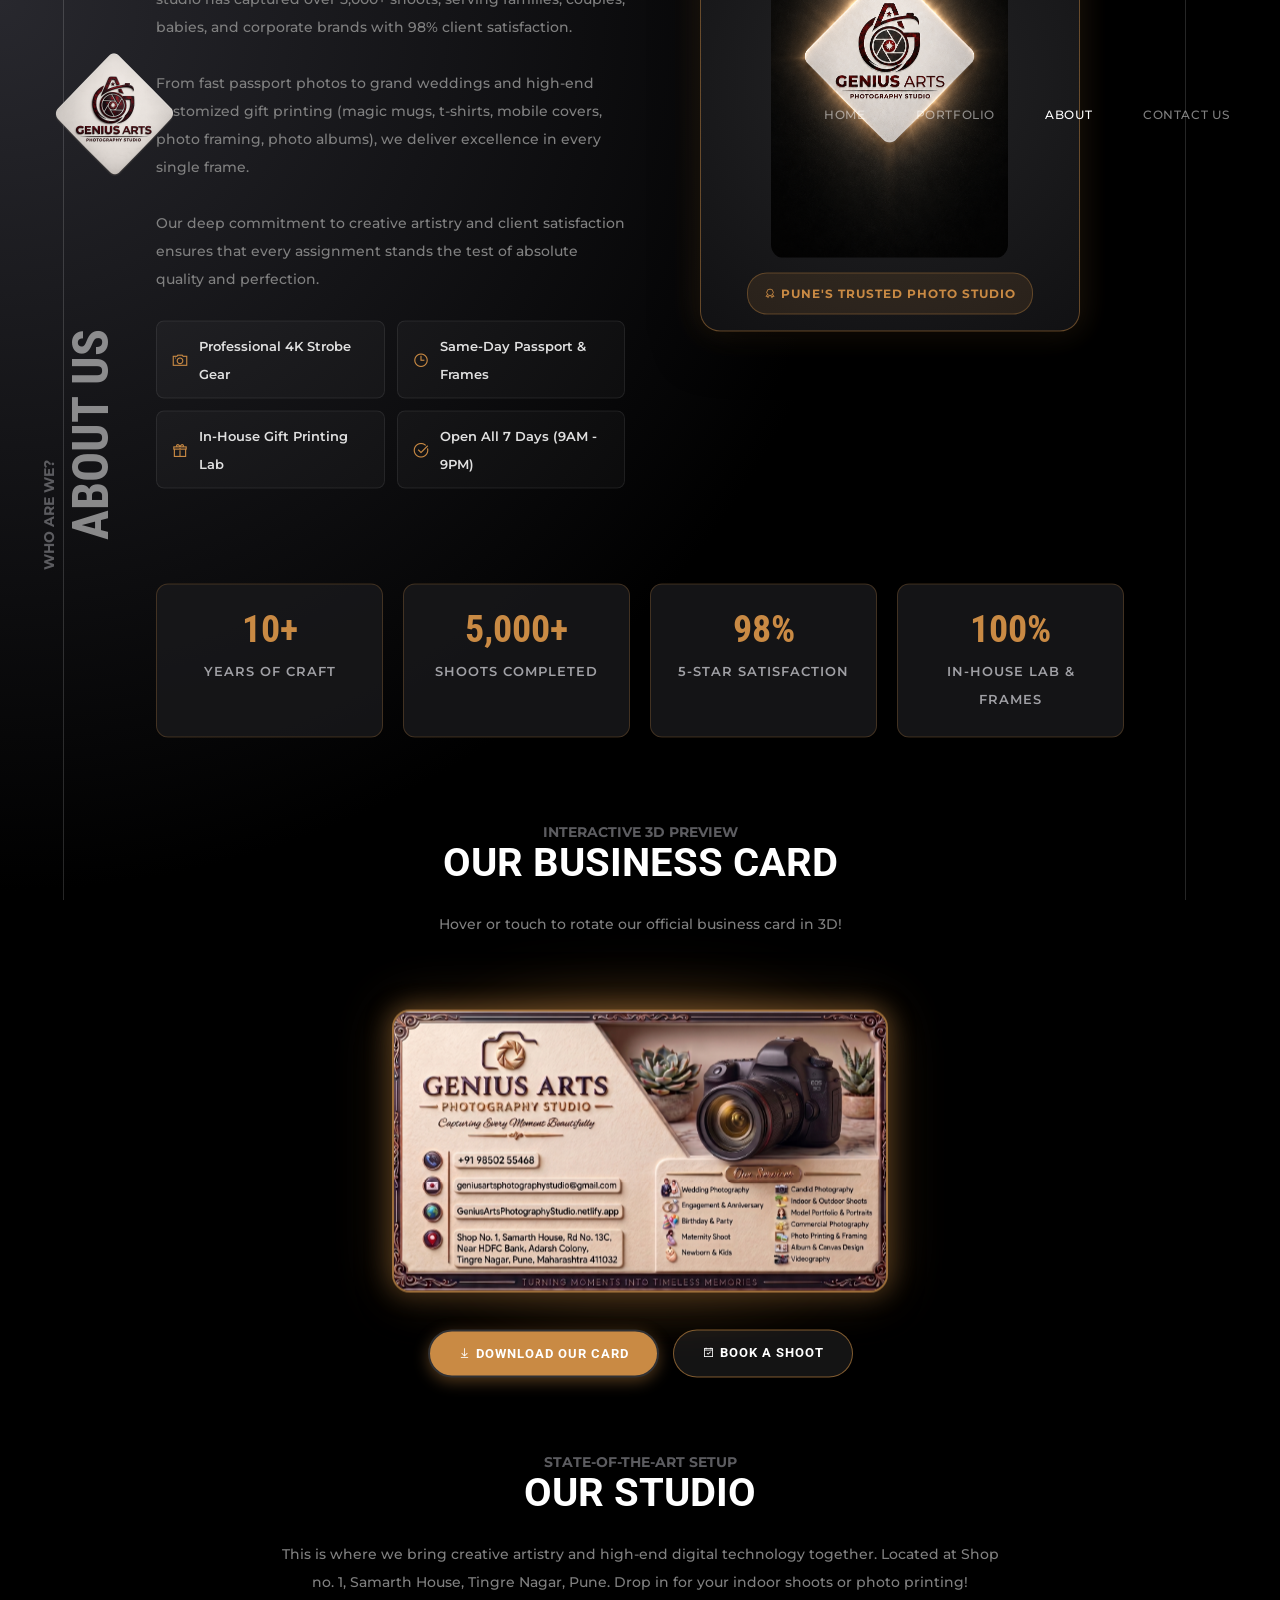
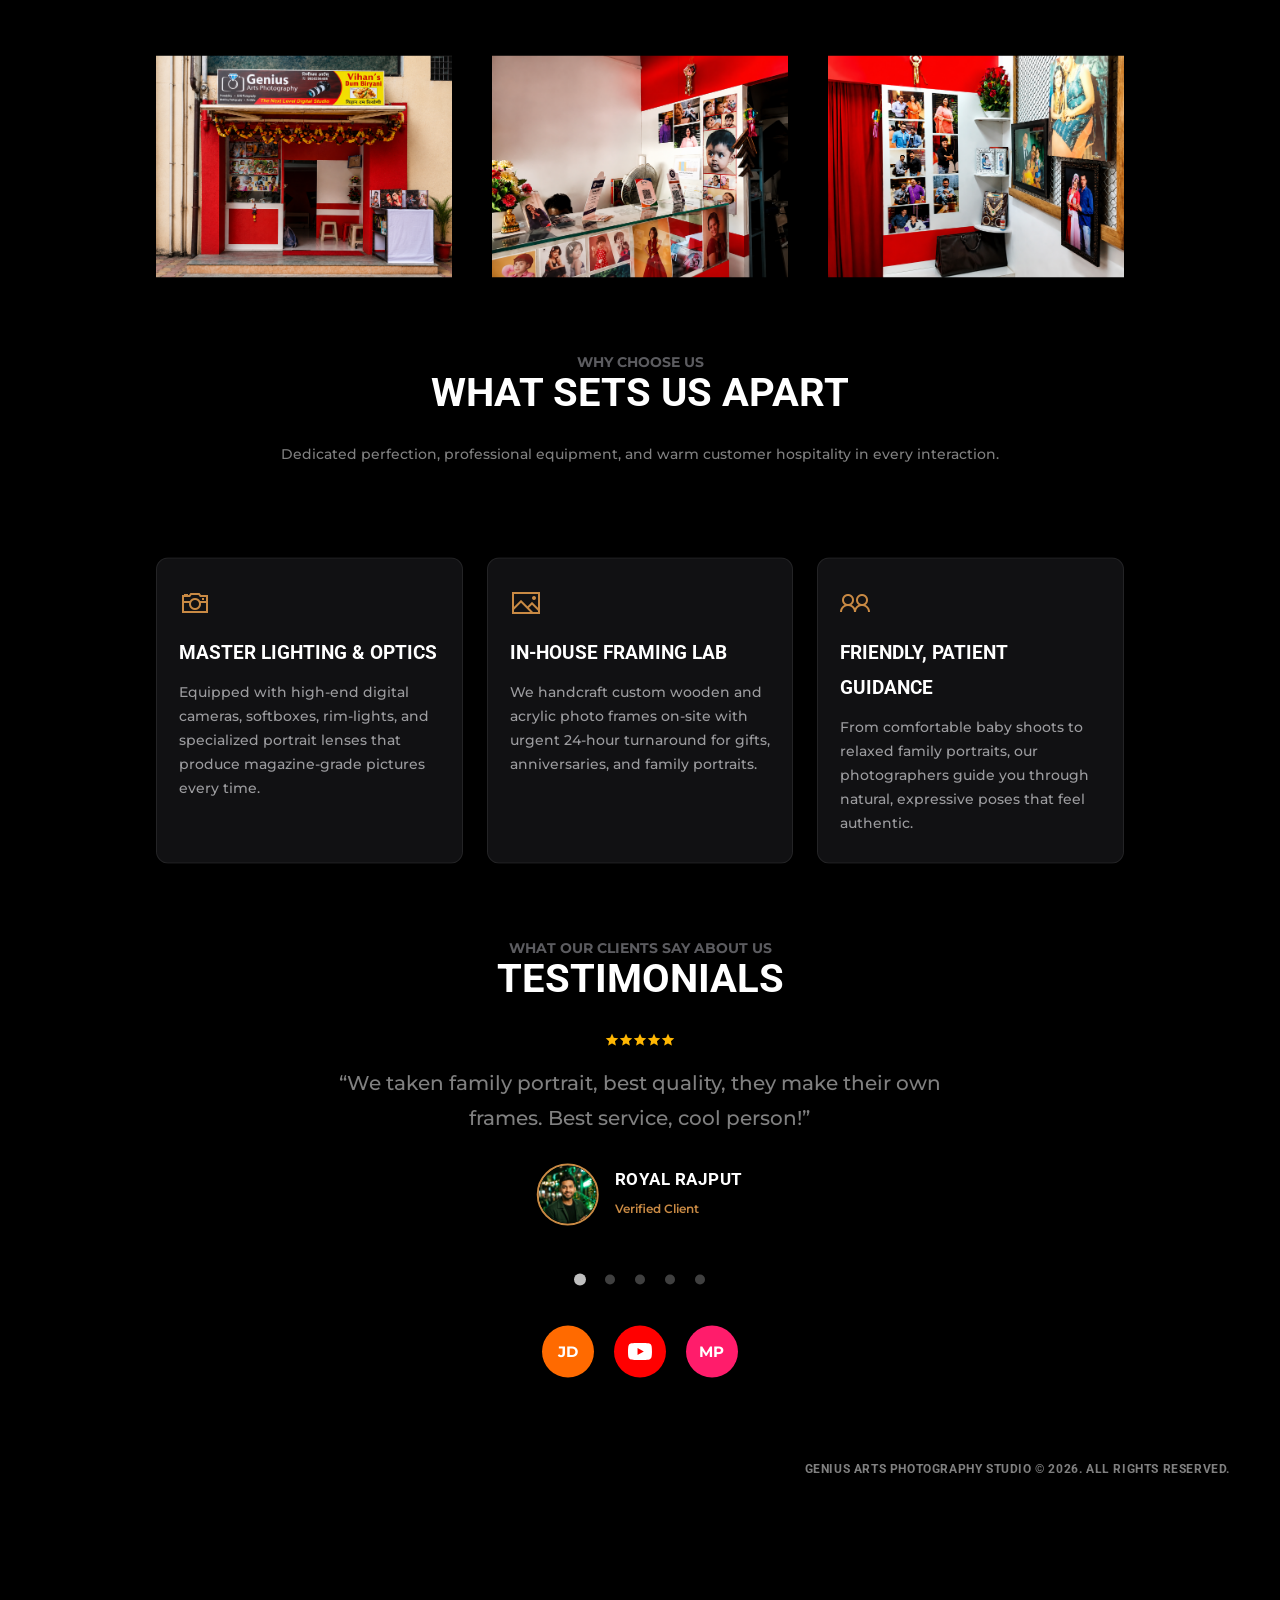
==== commit c6c8c970: "Fix about section layout, remove empty scroll, and fix reviewer names overlap" ====
--- a/about.html
+++ b/about.html
@@ -1,4 +1,776 @@
 <!-- Built by Yuvi | ph no 7481889979 -->
-﻿<!DOCTYPE html><html lang="en"><head><meta charset="UTF-8"><meta name="viewport" content="width=device-width,initial-scale=1.0,maximum-scale=1.0,user-scalable=no"><meta http-equiv="X-UA-Compatible" content="ie=edge"><title>Genius Arts Photography Studio - Pune</title><link href="https://fonts.googleapis.com/css?family=Montserrat%3A500%2C700%7CRoboto+Condensed:700%7CRoboto%3A700&display=swap" rel="stylesheet"><link type="text/css" rel="stylesheet" href="css/line-awesome.css"><link type="text/css" rel="stylesheet" href="css/photoswipe.css"><link type="text/css" rel="stylesheet" href="css/default-skin/default-skin.css"><link type="text/css" rel="stylesheet" href="css/tiny-slider.css"><link type="text/css" rel="stylesheet" href="css/style.css"><link type="text/css" rel="stylesheet" href="css/responsive.css"><link rel="icon" href="img/favicon.png" sizes="32x32" /><style> .business-card-container { touch-action: none; perspective: 1200px; margin: 25px auto; max-width: 520px; width: 100%; user-select: none; position: relative; z-index: 1000; padding: 12px; }
-      .business-card-container::before { content: ''; position: absolute; inset: -8px; border-radius: 28px; background: radial-gradient(circle at var(--glare-x, 50%) var(--glare-y, 50%), rgba(201, 138, 68, 0.75) 0%, rgba(201, 138, 68, 0.35) 45%, transparent 75%); filter: blur(30px); opacity: 0.55; transition: opacity 0.3s ease, filter 0.3s ease; pointer-events: none; z-index: 0; }
-      .business-card-container:hover::before, .business-card-container.is-tilting::before { opacity: 1; filter: blur(38px); } .business-card-inner { position: relative; width: 100%; aspect-ratio: 1.75 / 1; border-radius: 18px; overflow: hidden; border: 2px solid rgba(201, 138, 68, 0.75); box-shadow: 0 12px 35px rgba(0, 0, 0, 0.45), 0 0 25px rgba(201, 138, 68, 0.55), 0 0 55px rgba(201, 138, 68, 0.3); transition: transform 0.15s ease-out, box-shadow 0.3s ease, border-color 0.3s ease; transform-style: preserve-3d; will-change: transform; background-color: #1a1a1a; z-index: 1; } .business-card-container:hover .business-card-inner, .business-card-container.is-tilting .business-card-inner { border-color: rgba(201, 138, 68, 1) !important; box-shadow: 0 22px 55px rgba(0, 0, 0, 0.6), 0 0 40px rgba(201, 138, 68, 1), 0 0 80px rgba(201, 138, 68, 0.75), 0 0 125px rgba(201, 138, 68, 0.45); } .card-glare-overlay { position: absolute; inset: 0; border-radius: 16px; pointer-events: none; opacity: 0; transition: opacity 0.25s ease; background: radial-gradient(circle 280px at var(--glare-x, 50%) var(--glare-y, 50%), rgba(255, 255, 255, 0.85) 0%, rgba(201, 138, 68, 0.9) 32%, transparent 72%); z-index: 5; mix-blend-mode: screen; } .business-card-container:hover .card-glare-overlay, .business-card-container.is-tilting .card-glare-overlay { opacity: 0.95; } .ashade-social-badges { display: flex; justify-content: center; align-items: center; gap: 20px; margin-top: 35px; position: relative; z-index: 1000; } .btn-social-circle { width: 52px; height: 52px; border-radius: 50%; display: flex; justify-content: center; align-items: center; color: #ffffff !important; font-weight: 700; font-size: 15px; text-decoration: none !important; box-shadow: 0 4px 12px rgba(0,0,0,0.4); transition: transform 0.3s ease, box-shadow 0.3s ease; position: relative; z-index: 1000; cursor: pointer; } .btn-social-circle:hover { transform: translateY(-4px) scale(1.1); box-shadow: 0 8px 22px rgba(0,0,0,0.6); } .btn-justdial { background-color: #ff6a00; font-family: 'Montserrat', sans-serif; } .btn-youtube { background-color: #ff0000; } .btn-magicpin { background-color: #ff1c6b; font-family: 'Montserrat', sans-serif; } </style><link rel="preload" as="image" href="img/logo.png"><link rel="preload" as="image" href="img/kenburns/01.png"></head><body oncontextmenu="return false;" onselectstart="return false;" ondragstart="return false;" class="has-spotlight ashade-smooth-scroll"><header id="ashade-header"><div class="ashade-header-inner"><div class="ashade-logo-block"><a href="index.html" class="ashade-logo is-retina int-link"><img src="img/logo.png" alt="Genius Arts Photography Studio" width="128" height="110"></a></div><div class="ashade-nav-block"><nav class="ashade-nav"><ul class="main-menu"><li><a href="index.html" class="int-link">Home</a></li><li><a href="portfolio.html" class="int-link">portfolio</a></li><li class="current-menu-item"><a href="about.html" class="int-link">About</a></li><li><a href="contact-us.html" class="int-link">Contact Us</a></li></ul></nav></div></div></header><div class="ashade-page-title-wrap"><h1 class="ashade-page-title"><span>Who are We?</span> About Us </h1></div><main class="ashade-content-wrap"><div class="ashade-content-scroll"><div class="ashade-content"><section class="ashade-section"><div class="ashade-row ashade-row-fullheight exclude-header"><div class="ashade-col col-6"><h2><span>Creative Excellence & Passion</span> Genius Arts Story </h2><p>Genius Arts Photography Studio is Tingre Nagar, Pune's premier destination for professional studio photography, outdoor cinematic videography, and customized gift printing.</p><p>We blend modern lighting setups with creative storytelling to capture emotions that last a lifetime. Over the past 10+ years, our studio has captured over 5,000+ shoots, serving families, couples, babies, and corporate brands with 98% client satisfaction.</p><p>From fast passport photos to grand weddings and high-end customized gift printing (magic mugs, t-shirts, mobile covers, photo framing, photo albums), we deliver excellence in every single frame.</p><p>Our deep commitment to creative artistry and client satisfaction ensures that every assignment stands the test of absolute quality and perfection.</p></div><div class="ashade-col col-6 align-bottom hide-on-tablet-port hide-on-phone"><img src="img/general/about-me.png" alt="Genius Arts Photography Studio" width="1240" height="1500"></div></div></section><section class="ashade-section"><div class="ashade-row"><div class="ashade-col col-12 align-center"><h3><span>Interactive 3D Preview</span> Our Business Card </h3><p class="ashade-intro">Hover or touch to rotate our official business card in 3D!</p><div class="business-card-container" id="bizCardContainer" onmousemove="handleBizCardMove(event, this)" onmouseleave="handleBizCardReset(this)" ontouchstart="handleBizCardTouch(event, this)" ontouchmove="handleBizCardTouch(event, this)" ontouchend="handleBizCardReset(this)"><div class="business-card-inner"><img src="img/general/our_business_card.jpg" style="width: 100%; height: 100%; object-fit: cover; pointer-events: none;" alt="Genius Arts Photography Studio Business Card"><div class="card-glare-overlay"></div></div></div><div style="margin-top: 25px; text-align: center; position: relative; z-index: 1000;"><a href="img/general/our_business_card.jpg" download="Genius_Arts_Business_Card.jpg" class="ashade-button int-link" style="display: inline-block; padding: 14px 32px; font-size: 13px; cursor: pointer; border-radius: 25px; background: #c98a44; color: #ffffff; text-decoration: none; font-weight: 700; text-transform: uppercase; letter-spacing: 1px; box-shadow: 0 4px 15px rgba(201, 138, 68, 0.4);"><i class="la la-download"></i> Download Our Card </a></div></div></div></section><section class="ashade-section"><div class="ashade-row"><div class="ashade-col col-12 align-center"><h3><span>State-of-the-Art Setup</span> Our Studio </h3><p class="ashade-intro">This is where we bring creative artistry and high-end digital technology together. Located at Shop no. 1, Samarth House, Tingre Nagar, Pune. Drop in for your indoor shoots or photo printing!</p></div></div><div class="ashade-row"><div class="ashade-col col-12"><div class="ashade-grid ashade-grid-3cols"><div class="ashade-grid-item"><a href="img/general/studio01.png" class="ashade-lightbox-link int-link" data-size="1160x920"><img src="img/general/studio01.png" alt="Our Studio" width="1160" height="920"></a></div><div class="ashade-grid-item"><a href="img/general/studio02.png" class="ashade-lightbox-link int-link" data-size="1160x920"><img src="img/general/studio02.png" alt="Our Studio" width="1160" height="920"></a></div><div class="ashade-grid-item"><a href="img/general/studio03.png" class="ashade-lightbox-link int-link" data-size="1160x920"><img src="img/general/studio03.png" alt="Our Studio" width="1160" height="920"></a></div></div></div></div></section><section class="ashade-section"><div class="ashade-row"><div class="ashade-col col-12 align-center"><h3><span>What our clients say about us</span> Testimonials </h3><div class="ashade-row"><div class="ashade-col col-2"></div><div class="ashade-col col-8"><div class="ashade-testimonials-carousel"><div class="ashade-tns-container" id="testimonials01"><div class="ashade-testimonials-item align-center"><div class="ashade-testimonials-item__content"><p>We taken family portrait, best quality, they make their own frames. Best service, cool person!</p></div><div class="ashade-testimonials-item__author"><div class="ashade-testimonials-item__author--image"><img src="img/avatars/royal_rajput.jpg" alt="Royal Rajput"></div><div class="ashade-testimonials-item__author--name"><h6>Royal Rajput</h6></div></div></div><div class="ashade-testimonials-item align-center"><div class="ashade-testimonials-item__content"><p>Best work i ever saw and he helps with urgent work and make frame in just one day . The work and that frame is the best. Thnak you</p></div><div class="ashade-testimonials-item__author"><div class="ashade-testimonials-item__author--image"><img src="img/avatars/rohit_desavale.jpg" alt="Rohit Desavale"></div><div class="ashade-testimonials-item__author--name"><h6>Rohit Desavale</h6></div></div></div><div class="ashade-testimonials-item align-center"><div class="ashade-testimonials-item__content"><p>Amazing experience with Genius Arts | Photography Studio. &#128247; They deliver high-quality photos and great customer servic</p></div><div class="ashade-testimonials-item__author"><div class="ashade-testimonials-item__author--image"><img src="img/avatars/manoj_pandagale.jpg" alt="Manoj Pandagale"></div><div class="ashade-testimonials-item__author--name"><h6>Manoj Pandagale</h6></div></div></div><div class="ashade-testimonials-item align-center"><div class="ashade-testimonials-item__content"><p>Great photography studio with professional service. The staff was cooperative and made the photoshoot comfortable. The final photos were delivered on time and the quality was excellent.</p></div><div class="ashade-testimonials-item__author"><div class="ashade-testimonials-item__author--image"><img src="img/avatars/prathmesh_deshpande.jpg" alt="Prathmesh Deshpande"></div><div class="ashade-testimonials-item__author--name"><h6>Prathmesh Deshpande</h6></div></div></div><div class="ashade-testimonials-item align-center"><div class="ashade-testimonials-item__content"><p>Very well done, it's exactly what I wanted.It's very nice, I expected it but I can't do it. You made it for me in such a short time. Urgent Thank you so much Kaka &#128522;&#129303;&#128522;</p></div><div class="ashade-testimonials-item__author"><div class="ashade-testimonials-item__author--image"><img src="img/avatars/pallavi_upalka.jpg" alt="Pallavi upalka"></div><div class="ashade-testimonials-item__author--name"><h6>Pallavi upalka</h6></div></div></div></div><div class="ashade-testimonials-nav"></div><div class="ashade-social-badges"><a href="https://www.justdial.com/Pune/Genius-Arts-Photography-Near-Hdfc-Bank-Tingare-Nagar/020PXX20-XX20-190927132018-T2T1_BZDET" target="_blank" class="btn-social-circle btn-justdial int-link" title="JustDial Listing">JD</a><a href="https://youtube.com/@geniusartphotography?si=6wZ8lIwgu9kf6mMm" target="_blank" class="btn-social-circle btn-youtube int-link" title="YouTube Channel"><svg width="24" height="24" viewBox="0 0 24 24" fill="none" xmlns="http://www.w3.org/2000/svg" style="pointer-events: none;"><path d="M23.498 6.186a3.016 3.016 0 0 0-2.122-2.136C19.505 3.545 12 3.545 12 3.545s-7.505 0-9.377.505A3.017 3.017 0 0 0 .502 6.186C0 8.07 0 12 0 12s0 3.93.502 5.814a3.016 3.016 0 0 0 2.122 2.136c1.871.505 9.376.505 9.376.505s7.505 0 9.377-.505a3.015 3.015 0 0 0 2.122-2.136C24 15.93 24 12 24 12s0-3.93-.502-5.814zM9.545 15.568V8.432L15.818 12l-6.273 3.568z" fill="white"/></svg></a><a href="https://magicpin.in/Pune/Tingre-Nagar/Photo-Studio/Genius-Arts-,-Photography-Studio/store/c3bb44?srsltid=AfmBOopcff7kbGCmp6CVH6FaxAFqeIdVwZTxWyckfVs_l8DK7L0ZJ6tF" target="_blank" class="btn-social-circle btn-magicpin int-link" title="MagicPin Store">MP</a></div></div></div><div class="ashade-col col-2"></div></div></div></div></section></div><footer id="ashade-footer"><div class="ashade-footer-inner"><div class="ashade-footer__socials"></div><div class="ashade-footer__copyright">Genius Arts Photography Studio &copy; 2026. All Rights Reserved.</div></div></footer></div></main><div class="ashade-to-top-wrap ashade-back-wrap"><div class="ashade-back is-to-top"><span>Back to</span><span>Top</span></div></div><div class="pswp" tabindex="-1" role="dialog" aria-hidden="true"><div class="pswp__bg"></div><div class="pswp__scroll-wrap"><div class="pswp__container"><div class="pswp__item"></div><div class="pswp__item"></div><div class="pswp__item"></div></div><div class="pswp__ui pswp__ui--hidden"><div class="pswp__top-bar"><div class="pswp__counter"></div><button class="pswp__button pswp__button--close" title="Close (Esc)"></button><button class="pswp__button pswp__button--share" title="Share"></button><button class="pswp__button pswp__button--fs" title="Toggle fullscreen"></button><button class="pswp__button pswp__button--zoom" title="Zoom in/out"></button><div class="pswp__preloader"><div class="pswp__preloader__icn"><div class="pswp__preloader__cut"><div class="pswp__preloader__donut"></div></div></div></div></div><div class="pswp__share-modal pswp__share-modal--hidden pswp__single-tap"><div class="pswp__share-tooltip"></div></div><button class="pswp__button pswp__button--arrow--left" title="Previous (arrow left)"></button><button class="pswp__button pswp__button--arrow--right" title="Next (arrow right)"></button><div class="pswp__caption"><div class="pswp__caption__center"></div></div></div></div></div><div class="ashade-menu-overlay"></div><div class="ashade-cursor is-inactive"><span class="ashade-cursor-circle"></span><span class="ashade-cursor-slider"></span><span class="ashade-cursor-close ashade-cursor-label">Close</span><span class="ashade-cursor-zoom ashade-cursor-label">Zoom</span></div><script src="js/jquery.min.js"></script><script src="js/gsap.min.js"></script><script src="js/jquery.lazy.min.js"></script><script src="js/tiny-slider.js"></script><script src="js/photoswipe.min.js"></script><script src="js/photoswipe-ui-default.min.js"></script><script src="js/core.js"></script><script> // 3D Business Card Rotation Logic function handleBizCardMove(e, container) { if (container) container.classList.add("is-tilting"); if (!container) return; var rect = container.getBoundingClientRect(); var clientX = e.touches ? e.touches[0].clientX : e.clientX; var clientY = e.touches ? e.touches[0].clientY : e.clientY; var x = clientX - rect.left; var y = clientY - rect.top; if (x < 0 || y < 0 || x > rect.width || y > rect.height) { handleBizCardReset(container); return; } var centerX = rect.width / 2; var centerY = rect.height / 2; var rotateX = (((centerY - y) / centerY) * 18).toFixed(2); var rotateY = (((x - centerX) / centerX) * 18).toFixed(2); var inner = container.querySelector('.business-card-inner'); if (inner) { inner.style.transform = 'perspective(1000px) rotateX(' + rotateX + 'deg) rotateY(' + rotateY + 'deg) scale3d(1.04, 1.04, 1.04)'; } var glareX = ((x / rect.width) * 100).toFixed(2); var glareY = ((y / rect.height) * 100).toFixed(2); container.style.setProperty('--glare-x', glareX + '%'); container.style.setProperty('--glare-y', glareY + '%'); } function handleBizCardTouch(e, container) { if (e.touches && e.touches.length > 0) { handleBizCardMove(e, container); } } function handleBizCardReset(container) { if (container) container.classList.remove("is-tilting"); if (!container) return; var inner = container.querySelector('.business-card-inner'); if (inner) { inner.style.transform = 'perspective(1000px) rotateX(0deg) rotateY(0deg) scale3d(1, 1, 1)'; } } </script></body></html>+<!DOCTYPE html>
+<html lang="en">
+<head>
+  <meta charset="UTF-8">
+  <meta name="viewport" content="width=device-width,initial-scale=1.0,maximum-scale=1.0,user-scalable=no">
+  <meta http-equiv="X-UA-Compatible" content="ie=edge">
+  <title>About Us - Genius Arts Photography Studio - Pune</title>
+  <link href="https://fonts.googleapis.com/css?family=Montserrat%3A500%2C700%7CRoboto+Condensed:700%7CRoboto%3A700&display=swap" rel="stylesheet">
+  <link type="text/css" rel="stylesheet" href="css/line-awesome.css">
+  <link type="text/css" rel="stylesheet" href="css/photoswipe.css">
+  <link type="text/css" rel="stylesheet" href="css/default-skin/default-skin.css">
+  <link type="text/css" rel="stylesheet" href="css/tiny-slider.css">
+  <link type="text/css" rel="stylesheet" href="css/style.css">
+  <link type="text/css" rel="stylesheet" href="css/responsive.css">
+  <link rel="icon" href="img/favicon.png" sizes="32x32" />
+  <style>
+    /* Section & Content Layout */
+    .ashade-content section.ashade-section {
+      margin-bottom: 75px !important;
+    }
+    .ashade-content section.ashade-section:last-child {
+      margin-bottom: 20px !important;
+    }
+
+    /* Studio emblem image styling */
+    .studio-emblem-wrap {
+      display: flex;
+      justify-content: center;
+      align-items: center;
+      width: 100%;
+      height: 100%;
+      padding: 10px;
+    }
+    .studio-emblem-card {
+      position: relative;
+      border-radius: 20px;
+      padding: 16px;
+      background: radial-gradient(circle at center, #242426 0%, #111113 100%);
+      border: 1px solid rgba(201, 138, 68, 0.45);
+      box-shadow: 0 15px 45px rgba(0, 0, 0, 0.7), 0 0 30px rgba(201, 138, 68, 0.25);
+      max-width: 380px;
+      width: 100%;
+      text-align: center;
+      transition: transform 0.3s ease, box-shadow 0.3s ease;
+    }
+    .studio-emblem-card:hover {
+      transform: translateY(-5px);
+      box-shadow: 0 20px 55px rgba(0, 0, 0, 0.8), 0 0 45px rgba(201, 138, 68, 0.45);
+    }
+    .studio-emblem-card img {
+      max-height: 420px;
+      width: auto;
+      max-width: 100%;
+      object-fit: contain;
+      border-radius: 14px;
+      display: block;
+      margin: 0 auto;
+    }
+    .studio-badge-tag {
+      display: inline-block;
+      margin-top: 14px;
+      padding: 6px 16px;
+      font-size: 12px;
+      letter-spacing: 1px;
+      text-transform: uppercase;
+      font-weight: 700;
+      color: #c98a44;
+      background: rgba(201, 138, 68, 0.12);
+      border: 1px solid rgba(201, 138, 68, 0.35);
+      border-radius: 20px;
+    }
+
+    /* Key Badges in Story Section */
+    .story-badges-grid {
+      display: grid;
+      grid-template-columns: repeat(2, 1fr);
+      gap: 12px;
+      margin-top: 25px;
+    }
+    @media (max-width: 600px) {
+      .story-badges-grid {
+        grid-template-columns: 1fr;
+      }
+    }
+    .story-badge-item {
+      display: flex;
+      align-items: center;
+      gap: 10px;
+      padding: 10px 14px;
+      background: rgba(255, 255, 255, 0.03);
+      border: 1px solid rgba(255, 255, 255, 0.08);
+      border-radius: 8px;
+      font-size: 13px;
+      color: #e0e0e0;
+      font-weight: 600;
+    }
+    .story-badge-item i {
+      color: #c98a44;
+      font-size: 18px;
+    }
+
+    /* Stats Counter Section */
+    .stats-row-container {
+      display: grid;
+      grid-template-columns: repeat(4, 1fr);
+      gap: 20px;
+      margin: 20px 0 10px 0;
+    }
+    @media (max-width: 900px) {
+      .stats-row-container {
+        grid-template-columns: repeat(2, 1fr);
+      }
+    }
+    @media (max-width: 500px) {
+      .stats-row-container {
+        grid-template-columns: 1fr;
+      }
+    }
+    .stat-card {
+      background: rgba(25, 25, 28, 0.8);
+      border: 1px solid rgba(201, 138, 68, 0.25);
+      border-radius: 12px;
+      padding: 24px 16px;
+      text-align: center;
+      transition: transform 0.3s ease, border-color 0.3s ease;
+    }
+    .stat-card:hover {
+      transform: translateY(-4px);
+      border-color: rgba(201, 138, 68, 0.7);
+    }
+    .stat-card-number {
+      font-size: 38px;
+      font-weight: 700;
+      color: #c98a44;
+      font-family: 'Roboto Condensed', sans-serif;
+      margin-bottom: 6px;
+      line-height: 1.1;
+    }
+    .stat-card-label {
+      font-size: 13px;
+      color: #a0a0a5;
+      text-transform: uppercase;
+      letter-spacing: 1px;
+      font-weight: 600;
+    }
+
+    /* Why Choose Us Cards */
+    .features-grid {
+      display: grid;
+      grid-template-columns: repeat(3, 1fr);
+      gap: 24px;
+      margin-top: 30px;
+    }
+    @media (max-width: 960px) {
+      .features-grid {
+        grid-template-columns: 1fr;
+      }
+    }
+    .feature-box {
+      background: rgba(25, 25, 28, 0.7);
+      border: 1px solid rgba(255, 255, 255, 0.08);
+      border-radius: 12px;
+      padding: 28px 22px;
+      transition: transform 0.3s ease, border-color 0.3s ease;
+    }
+    .feature-box:hover {
+      transform: translateY(-4px);
+      border-color: rgba(201, 138, 68, 0.5);
+    }
+    .feature-box-icon {
+      font-size: 32px;
+      color: #c98a44;
+      margin-bottom: 16px;
+      display: inline-block;
+    }
+    .feature-box h4 {
+      font-size: 19px;
+      color: #ffffff;
+      margin: 0 0 10px 0;
+      font-weight: 700;
+    }
+    .feature-box p {
+      font-size: 14px;
+      color: #9c9c9f;
+      line-height: 24px;
+      margin: 0;
+    }
+
+    /* Business Card 3D Viewer */
+    .business-card-container {
+      touch-action: none;
+      perspective: 1200px;
+      margin: 25px auto;
+      max-width: 520px;
+      width: 100%;
+      user-select: none;
+      position: relative;
+      z-index: 1000;
+      padding: 12px;
+    }
+    .business-card-container::before {
+      content: '';
+      position: absolute;
+      inset: -8px;
+      border-radius: 28px;
+      background: radial-gradient(circle at var(--glare-x, 50%) var(--glare-y, 50%), rgba(201, 138, 68, 0.75) 0%, rgba(201, 138, 68, 0.35) 45%, transparent 75%);
+      filter: blur(30px);
+      opacity: 0.55;
+      transition: opacity 0.3s ease, filter 0.3s ease;
+      pointer-events: none;
+      z-index: 0;
+    }
+    .business-card-container:hover::before,
+    .business-card-container.is-tilting::before {
+      opacity: 1;
+      filter: blur(38px);
+    }
+    .business-card-inner {
+      position: relative;
+      width: 100%;
+      aspect-ratio: 1.75 / 1;
+      border-radius: 18px;
+      overflow: hidden;
+      border: 2px solid rgba(201, 138, 68, 0.75);
+      box-shadow: 0 12px 35px rgba(0, 0, 0, 0.45), 0 0 25px rgba(201, 138, 68, 0.55), 0 0 55px rgba(201, 138, 68, 0.3);
+      transition: transform 0.15s ease-out, box-shadow 0.3s ease, border-color 0.3s ease;
+      transform-style: preserve-3d;
+      will-change: transform;
+      background-color: #1a1a1a;
+      z-index: 1;
+    }
+    .business-card-container:hover .business-card-inner,
+    .business-card-container.is-tilting .business-card-inner {
+      border-color: rgba(201, 138, 68, 1) !important;
+      box-shadow: 0 22px 55px rgba(0, 0, 0, 0.6), 0 0 40px rgba(201, 138, 68, 1), 0 0 80px rgba(201, 138, 68, 0.75), 0 0 125px rgba(201, 138, 68, 0.45);
+    }
+    .card-glare-overlay {
+      position: absolute;
+      inset: 0;
+      border-radius: 16px;
+      pointer-events: none;
+      opacity: 0;
+      transition: opacity 0.25s ease;
+      background: radial-gradient(circle 280px at var(--glare-x, 50%) var(--glare-y, 50%), rgba(255, 255, 255, 0.85) 0%, rgba(201, 138, 68, 0.9) 32%, transparent 72%);
+      z-index: 5;
+      mix-blend-mode: screen;
+    }
+    .business-card-container:hover .card-glare-overlay,
+    .business-card-container.is-tilting .card-glare-overlay {
+      opacity: 0.95;
+    }
+
+    /* Testimonials Reviewer / Candidate Card - Zero Overlap Guaranteed */
+    .ashade-testimonials-item__author {
+      margin: 26px auto 10px auto !important;
+      display: inline-flex !important;
+      flex-direction: row !important;
+      align-items: center !important;
+      justify-content: center !important;
+      gap: 16px !important;
+      position: relative !important;
+      padding: 0 !important;
+      min-height: auto !important;
+      text-align: left !important;
+    }
+    .ashade-testimonials-item__author--image {
+      position: relative !important;
+      left: auto !important;
+      top: auto !important;
+      margin: 0 !important;
+      width: 62px !important;
+      height: 62px !important;
+      flex-shrink: 0 !important;
+    }
+    .ashade-testimonials-item__author--image img {
+      width: 62px !important;
+      height: 62px !important;
+      border-radius: 50% !important;
+      object-fit: cover !important;
+      border: 2px solid #c98a44 !important;
+      box-shadow: 0 4px 15px rgba(0, 0, 0, 0.6) !important;
+      display: block !important;
+    }
+    .ashade-testimonials-item__author--name {
+      margin: 0 !important;
+      padding: 0 !important;
+      position: relative !important;
+      z-index: 3 !important;
+      text-align: left !important;
+    }
+    .ashade-testimonials-item__author--name h6 {
+      margin: 0 !important;
+      font-size: 17px !important;
+      font-weight: 700 !important;
+      color: #ffffff !important;
+      letter-spacing: 0.5px;
+    }
+    .ashade-testimonials-item__author--name span {
+      display: block;
+      font-size: 12px;
+      color: #c98a44;
+      font-weight: 600;
+      margin-top: 3px;
+    }
+    .stars-badge {
+      color: #ffb703;
+      font-size: 14px;
+      margin-bottom: 12px;
+    }
+
+    /* Social Badges */
+    .ashade-social-badges {
+      display: flex;
+      justify-content: center;
+      align-items: center;
+      gap: 20px;
+      margin-top: 32px;
+      position: relative;
+      z-index: 1000;
+    }
+    .btn-social-circle {
+      width: 52px;
+      height: 52px;
+      border-radius: 50%;
+      display: flex;
+      justify-content: center;
+      align-items: center;
+      color: #ffffff !important;
+      font-weight: 700;
+      font-size: 15px;
+      text-decoration: none !important;
+      box-shadow: 0 4px 12px rgba(0,0,0,0.4);
+      transition: transform 0.3s ease, box-shadow 0.3s ease;
+      position: relative;
+      z-index: 1000;
+      cursor: pointer;
+    }
+    .btn-social-circle:hover {
+      transform: translateY(-4px) scale(1.1);
+      box-shadow: 0 8px 22px rgba(0,0,0,0.6);
+    }
+    .btn-justdial {
+      background-color: #ff6a00;
+      font-family: 'Montserrat', sans-serif;
+    }
+    .btn-youtube {
+      background-color: #ff0000;
+    }
+    .btn-magicpin {
+      background-color: #ff1c6b;
+      font-family: 'Montserrat', sans-serif;
+    }
+  </style>
+  <link rel="preload" as="image" href="img/logo.png">
+</head>
+<body oncontextmenu="return false;" onselectstart="return false;" ondragstart="return false;" class="has-spotlight ashade-smooth-scroll">
+  <header id="ashade-header">
+    <div class="ashade-header-inner">
+      <div class="ashade-logo-block">
+        <a href="index.html" class="ashade-logo is-retina int-link">
+          <img src="img/logo.png" alt="Genius Arts Photography Studio" width="128" height="110">
+        </a>
+      </div>
+      <div class="ashade-nav-block">
+        <nav class="ashade-nav">
+          <ul class="main-menu">
+            <li><a href="index.html" class="int-link">Home</a></li>
+            <li><a href="portfolio.html" class="int-link">portfolio</a></li>
+            <li class="current-menu-item"><a href="about.html" class="int-link">About</a></li>
+            <li><a href="contact-us.html" class="int-link">Contact Us</a></li>
+          </ul>
+        </nav>
+      </div>
+    </div>
+  </header>
+
+  <div class="ashade-page-title-wrap">
+    <h1 class="ashade-page-title">
+      <span>Who are We?</span>
+      About Us
+    </h1>
+  </div>
+
+  <main class="ashade-content-wrap">
+    <div class="ashade-content-scroll">
+      <div class="ashade-content">
+
+        <!-- SECTION 1: GENIUS ARTS STORY -->
+        <section class="ashade-section">
+          <div class="ashade-row ashade-row-middle">
+            <div class="ashade-col col-6">
+              <h2><span>Creative Excellence & Passion</span> Genius Arts Story </h2>
+              <p>Genius Arts Photography Studio is Tingre Nagar, Pune's premier destination for professional studio photography, outdoor cinematic videography, and customized gift printing.</p>
+              <p>We blend modern lighting setups with creative storytelling to capture emotions that last a lifetime. Over the past 10+ years, our studio has captured over 5,000+ shoots, serving families, couples, babies, and corporate brands with 98% client satisfaction.</p>
+              <p>From fast passport photos to grand weddings and high-end customized gift printing (magic mugs, t-shirts, mobile covers, photo framing, photo albums), we deliver excellence in every single frame.</p>
+              <p>Our deep commitment to creative artistry and client satisfaction ensures that every assignment stands the test of absolute quality and perfection.</p>
+              
+              <div class="story-badges-grid">
+                <div class="story-badge-item">
+                  <i class="la la-camera"></i>
+                  <span>Professional 4K Strobe Gear</span>
+                </div>
+                <div class="story-badge-item">
+                  <i class="la la-clock-o"></i>
+                  <span>Same-Day Passport & Frames</span>
+                </div>
+                <div class="story-badge-item">
+                  <i class="la la-gift"></i>
+                  <span>In-House Gift Printing Lab</span>
+                </div>
+                <div class="story-badge-item">
+                  <i class="la la-check-circle"></i>
+                  <span>Open All 7 Days (9AM - 9PM)</span>
+                </div>
+              </div>
+            </div>
+            <div class="ashade-col col-6 align-middle">
+              <div class="studio-emblem-wrap">
+                <div class="studio-emblem-card">
+                  <img src="img/general/about-me.png" alt="Genius Arts Photography Studio Logo" width="941" height="1672">
+                  <span class="studio-badge-tag"><i class="la la-certificate"></i> Pune's Trusted Photo Studio</span>
+                </div>
+              </div>
+            </div>
+          </div>
+        </section>
+
+        <!-- STATS & COUNTERS ROW -->
+        <section class="ashade-section">
+          <div class="ashade-row">
+            <div class="ashade-col col-12">
+              <div class="stats-row-container">
+                <div class="stat-card">
+                  <div class="stat-card-number">10+</div>
+                  <div class="stat-card-label">Years of Craft</div>
+                </div>
+                <div class="stat-card">
+                  <div class="stat-card-number">5,000+</div>
+                  <div class="stat-card-label">Shoots Completed</div>
+                </div>
+                <div class="stat-card">
+                  <div class="stat-card-number">98%</div>
+                  <div class="stat-card-label">5-Star Satisfaction</div>
+                </div>
+                <div class="stat-card">
+                  <div class="stat-card-number">100%</div>
+                  <div class="stat-card-label">In-House Lab & Frames</div>
+                </div>
+              </div>
+            </div>
+          </div>
+        </section>
+
+        <!-- SECTION 2: INTERACTIVE 3D BUSINESS CARD -->
+        <section class="ashade-section">
+          <div class="ashade-row">
+            <div class="ashade-col col-12 align-center">
+              <h3><span>Interactive 3D Preview</span> Our Business Card </h3>
+              <p class="ashade-intro">Hover or touch to rotate our official business card in 3D!</p>
+              
+              <div class="business-card-container" id="bizCardContainer" onmousemove="handleBizCardMove(event, this)" onmouseleave="handleBizCardReset(this)" ontouchstart="handleBizCardTouch(event, this)" ontouchmove="handleBizCardTouch(event, this)" ontouchend="handleBizCardReset(this)">
+                <div class="business-card-inner">
+                  <img src="img/general/our_business_card.jpg" style="width: 100%; height: 100%; object-fit: cover; pointer-events: none;" alt="Genius Arts Photography Studio Business Card">
+                  <div class="card-glare-overlay"></div>
+                </div>
+              </div>
+
+              <div style="margin-top: 25px; text-align: center; position: relative; z-index: 1000; display: flex; justify-content: center; gap: 14px; flex-wrap: wrap;">
+                <a href="img/general/our_business_card.jpg" download="Genius_Arts_Business_Card.jpg" class="ashade-button int-link" style="display: inline-block; padding: 14px 28px; font-size: 13px; cursor: pointer; border-radius: 25px; background: #c98a44; color: #ffffff; text-decoration: none; font-weight: 700; text-transform: uppercase; letter-spacing: 1px; box-shadow: 0 4px 15px rgba(201, 138, 68, 0.4);">
+                  <i class="la la-download"></i> Download Our Card
+                </a>
+                <a href="contact-us.html" class="ashade-button int-link" style="display: inline-block; padding: 14px 28px; font-size: 13px; cursor: pointer; border-radius: 25px; background: rgba(255,255,255,0.08); border: 1px solid rgba(201, 138, 68, 0.6); color: #ffffff; text-decoration: none; font-weight: 700; text-transform: uppercase; letter-spacing: 1px;">
+                  <i class="la la-calendar-check-o"></i> Book a Shoot
+                </a>
+              </div>
+            </div>
+          </div>
+        </section>
+
+        <!-- SECTION 3: OUR STUDIO SETUP -->
+        <section class="ashade-section">
+          <div class="ashade-row">
+            <div class="ashade-col col-12 align-center">
+              <h3><span>State-of-the-Art Setup</span> Our Studio </h3>
+              <p class="ashade-intro">This is where we bring creative artistry and high-end digital technology together. Located at Shop no. 1, Samarth House, Tingre Nagar, Pune. Drop in for your indoor shoots or photo printing!</p>
+            </div>
+          </div>
+          <div class="ashade-row">
+            <div class="ashade-col col-12">
+              <div class="ashade-grid ashade-grid-3cols">
+                <div class="ashade-grid-item">
+                  <a href="img/general/studio01.png" class="ashade-lightbox-link int-link" data-size="1160x920" title="Studio Entrance & Reception">
+                    <img src="img/general/studio01.png" alt="Our Studio" width="1160" height="920">
+                  </a>
+                </div>
+                <div class="ashade-grid-item">
+                  <a href="img/general/studio02.png" class="ashade-lightbox-link int-link" data-size="1160x920" title="Studio Framing & Printing Area">
+                    <img src="img/general/studio02.png" alt="Our Studio" width="1160" height="920">
+                  </a>
+                </div>
+                <div class="ashade-grid-item">
+                  <a href="img/general/studio03.png" class="ashade-lightbox-link int-link" data-size="1160x920" title="Indoor Photography Stage & Lighting">
+                    <img src="img/general/studio03.png" alt="Our Studio" width="1160" height="920">
+                  </a>
+                </div>
+              </div>
+            </div>
+          </div>
+        </section>
+
+        <!-- SECTION 4: WHY CHOOSE GENIUS ARTS -->
+        <section class="ashade-section">
+          <div class="ashade-row">
+            <div class="ashade-col col-12 align-center">
+              <h3><span>Why Choose Us</span> What Sets Us Apart </h3>
+              <p class="ashade-intro">Dedicated perfection, professional equipment, and warm customer hospitality in every interaction.</p>
+            </div>
+          </div>
+          <div class="ashade-row">
+            <div class="ashade-col col-12">
+              <div class="features-grid">
+                <div class="feature-box">
+                  <div class="feature-box-icon"><i class="la la-camera-retro"></i></div>
+                  <h4>Master Lighting & Optics</h4>
+                  <p>Equipped with high-end digital cameras, softboxes, rim-lights, and specialized portrait lenses that produce magazine-grade pictures every time.</p>
+                </div>
+                <div class="feature-box">
+                  <div class="feature-box-icon"><i class="la la-picture-o"></i></div>
+                  <h4>In-House Framing Lab</h4>
+                  <p>We handcraft custom wooden and acrylic photo frames on-site with urgent 24-hour turnaround for gifts, anniversaries, and family portraits.</p>
+                </div>
+                <div class="feature-box">
+                  <div class="feature-box-icon"><i class="la la-users"></i></div>
+                  <h4>Friendly, Patient Guidance</h4>
+                  <p>From comfortable baby shoots to relaxed family portraits, our photographers guide you through natural, expressive poses that feel authentic.</p>
+                </div>
+              </div>
+            </div>
+          </div>
+        </section>
+
+        <!-- SECTION 5: CLIENT TESTIMONIALS (REVIEWERS / CANDIDATES) -->
+        <section class="ashade-section">
+          <div class="ashade-row">
+            <div class="ashade-col col-12 align-center">
+              <h3><span>What our clients say about us</span> Testimonials </h3>
+              
+              <div class="ashade-row">
+                <div class="ashade-col col-2"></div>
+                <div class="ashade-col col-8">
+                  <div class="ashade-testimonials-carousel">
+                    <div class="ashade-tns-container" id="testimonials01">
+
+                      <!-- Candidate / Reviewer 1 -->
+                      <div class="ashade-testimonials-item align-center">
+                        <div class="stars-badge">
+                          <i class="la la-star"></i><i class="la la-star"></i><i class="la la-star"></i><i class="la la-star"></i><i class="la la-star"></i>
+                        </div>
+                        <div class="ashade-testimonials-item__content">
+                          <p>We taken family portrait, best quality, they make their own frames. Best service, cool person!</p>
+                        </div>
+                        <div class="ashade-testimonials-item__author">
+                          <div class="ashade-testimonials-item__author--image">
+                            <img src="img/avatars/royal_rajput.jpg" alt="Royal Rajput">
+                          </div>
+                          <div class="ashade-testimonials-item__author--name">
+                            <h6>Royal Rajput</h6>
+                            <span>Verified Client</span>
+                          </div>
+                        </div>
+                      </div>
+
+                      <!-- Candidate / Reviewer 2 -->
+                      <div class="ashade-testimonials-item align-center">
+                        <div class="stars-badge">
+                          <i class="la la-star"></i><i class="la la-star"></i><i class="la la-star"></i><i class="la la-star"></i><i class="la la-star"></i>
+                        </div>
+                        <div class="ashade-testimonials-item__content">
+                          <p>Best work i ever saw and he helps with urgent work and make frame in just one day . The work and that frame is the best. Thnak you</p>
+                        </div>
+                        <div class="ashade-testimonials-item__author">
+                          <div class="ashade-testimonials-item__author--image">
+                            <img src="img/avatars/rohit_desavale.jpg" alt="Rohit Desavale">
+                          </div>
+                          <div class="ashade-testimonials-item__author--name">
+                            <h6>Rohit Desavale</h6>
+                            <span>Verified Client</span>
+                          </div>
+                        </div>
+                      </div>
+
+                      <!-- Candidate / Reviewer 3 -->
+                      <div class="ashade-testimonials-item align-center">
+                        <div class="stars-badge">
+                          <i class="la la-star"></i><i class="la la-star"></i><i class="la la-star"></i><i class="la la-star"></i><i class="la la-star"></i>
+                        </div>
+                        <div class="ashade-testimonials-item__content">
+                          <p>Amazing experience with Genius Arts | Photography Studio. &#128247; They deliver high-quality photos and great customer service.</p>
+                        </div>
+                        <div class="ashade-testimonials-item__author">
+                          <div class="ashade-testimonials-item__author--image">
+                            <img src="img/avatars/manoj_pandagale.jpg" alt="Manoj Pandagale">
+                          </div>
+                          <div class="ashade-testimonials-item__author--name">
+                            <h6>Manoj Pandagale</h6>
+                            <span>Verified Client</span>
+                          </div>
+                        </div>
+                      </div>
+
+                      <!-- Candidate / Reviewer 4 -->
+                      <div class="ashade-testimonials-item align-center">
+                        <div class="stars-badge">
+                          <i class="la la-star"></i><i class="la la-star"></i><i class="la la-star"></i><i class="la la-star"></i><i class="la la-star"></i>
+                        </div>
+                        <div class="ashade-testimonials-item__content">
+                          <p>Great photography studio with professional service. The staff was cooperative and made the photoshoot comfortable. The final photos were delivered on time and the quality was excellent.</p>
+                        </div>
+                        <div class="ashade-testimonials-item__author">
+                          <div class="ashade-testimonials-item__author--image">
+                            <img src="img/avatars/prathmesh_deshpande.jpg" alt="Prathmesh Deshpande">
+                          </div>
+                          <div class="ashade-testimonials-item__author--name">
+                            <h6>Prathmesh Deshpande</h6>
+                            <span>Verified Client</span>
+                          </div>
+                        </div>
+                      </div>
+
+                      <!-- Candidate / Reviewer 5 -->
+                      <div class="ashade-testimonials-item align-center">
+                        <div class="stars-badge">
+                          <i class="la la-star"></i><i class="la la-star"></i><i class="la la-star"></i><i class="la la-star"></i><i class="la la-star"></i>
+                        </div>
+                        <div class="ashade-testimonials-item__content">
+                          <p>Very well done, it's exactly what I wanted. It's very nice, I expected it but I can't do it. You made it for me in such a short time. Urgent Thank you so much Kaka &#128522;&#129303;&#128522;</p>
+                        </div>
+                        <div class="ashade-testimonials-item__author">
+                          <div class="ashade-testimonials-item__author--image">
+                            <img src="img/avatars/pallavi_upalka.jpg" alt="Pallavi Upalka">
+                          </div>
+                          <div class="ashade-testimonials-item__author--name">
+                            <h6>Pallavi Upalka</h6>
+                            <span>Verified Client</span>
+                          </div>
+                        </div>
+                      </div>
+
+                    </div>
+                    <div class="ashade-testimonials-nav"></div>
+                    
+                    <div class="ashade-social-badges">
+                      <a href="https://www.justdial.com/Pune/Genius-Arts-Photography-Near-Hdfc-Bank-Tingare-Nagar/020PXX20-XX20-190927132018-T2T1_BZDET" target="_blank" class="btn-social-circle btn-justdial int-link" title="JustDial Listing">JD</a>
+                      <a href="https://youtube.com/@geniusartphotography?si=6wZ8lIwgu9kf6mMm" target="_blank" class="btn-social-circle btn-youtube int-link" title="YouTube Channel">
+                        <svg width="24" height="24" viewBox="0 0 24 24" fill="none" xmlns="http://www.w3.org/2000/svg" style="pointer-events: none;">
+                          <path d="M23.498 6.186a3.016 3.016 0 0 0-2.122-2.136C19.505 3.545 12 3.545 12 3.545s-7.505 0-9.377.505A3.017 3.017 0 0 0 .502 6.186C0 8.07 0 12 0 12s0 3.93.502 5.814a3.016 3.016 0 0 0 2.122 2.136c1.871.505 9.376.505 9.376.505s7.505 0 9.377-.505a3.015 3.015 0 0 0 2.122-2.136C24 15.93 24 12 24 12s0-3.93-.502-5.814zM9.545 15.568V8.432L15.818 12l-6.273 3.568z" fill="white"/>
+                        </svg>
+                      </a>
+                      <a href="https://magicpin.in/Pune/Tingre-Nagar/Photo-Studio/Genius-Arts-,-Photography-Studio/store/c3bb44?srsltid=AfmBOopcff7kbGCmp6CVH6FaxAFqeIdVwZTxWyckfVs_l8DK7L0ZJ6tF" target="_blank" class="btn-social-circle btn-magicpin int-link" title="MagicPin Store">MP</a>
+                    </div>
+                  </div>
+                </div>
+                <div class="ashade-col col-2"></div>
+              </div>
+            </div>
+          </div>
+        </section>
+
+      </div><!-- .ashade-content -->
+
+      <footer id="ashade-footer">
+        <div class="ashade-footer-inner">
+          <div class="ashade-footer__socials"></div>
+          <div class="ashade-footer__copyright">Genius Arts Photography Studio &copy; 2026. All Rights Reserved.</div>
+        </div>
+      </footer>
+    </div><!-- .ashade-content-scroll -->
+  </main>
+
+  <div class="ashade-to-top-wrap ashade-back-wrap">
+    <div class="ashade-back is-to-top"><span>Back to</span><span>Top</span></div>
+  </div>
+
+  <!-- PhotoSwipe Root Element -->
+  <div class="pswp" tabindex="-1" role="dialog" aria-hidden="true">
+    <div class="pswp__bg"></div>
+    <div class="pswp__scroll-wrap">
+      <div class="pswp__container">
+        <div class="pswp__item"></div>
+        <div class="pswp__item"></div>
+        <div class="pswp__item"></div>
+      </div>
+      <div class="pswp__ui pswp__ui--hidden">
+        <div class="pswp__top-bar">
+          <div class="pswp__counter"></div>
+          <button class="pswp__button pswp__button--close" title="Close (Esc)"></button>
+          <button class="pswp__button pswp__button--share" title="Share"></button>
+          <button class="pswp__button pswp__button--fs" title="Toggle fullscreen"></button>
+          <button class="pswp__button pswp__button--zoom" title="Zoom in/out"></button>
+          <div class="pswp__preloader">
+            <div class="pswp__preloader__icn">
+              <div class="pswp__preloader__cut">
+                <div class="pswp__preloader__donut"></div>
+              </div>
+            </div>
+          </div>
+        </div>
+        <div class="pswp__share-modal pswp__share-modal--hidden pswp__single-tap">
+          <div class="pswp__share-tooltip"></div>
+        </div>
+        <button class="pswp__button pswp__button--arrow--left" title="Previous (arrow left)"></button>
+        <button class="pswp__button pswp__button--arrow--right" title="Next (arrow right)"></button>
+        <div class="pswp__caption"><div class="pswp__caption__center"></div></div>
+      </div>
+    </div>
+  </div>
+
+  <div class="ashade-menu-overlay"></div>
+  <div class="ashade-cursor is-inactive">
+    <span class="ashade-cursor-circle"></span>
+    <span class="ashade-cursor-slider"></span>
+    <span class="ashade-cursor-close ashade-cursor-label">Close</span>
+    <span class="ashade-cursor-zoom ashade-cursor-label">Zoom</span>
+  </div>
+
+  <script src="js/jquery.min.js"></script>
+  <script src="js/gsap.min.js"></script>
+  <script src="js/jquery.lazy.min.js"></script>
+  <script src="js/tiny-slider.js"></script>
+  <script src="js/photoswipe.min.js"></script>
+  <script src="js/photoswipe-ui-default.min.js"></script>
+  <script src="js/core.js"></script>
+  <script>
+    // 3D Business Card Rotation Logic
+    function handleBizCardMove(e, container) {
+      if (container) container.classList.add("is-tilting");
+      if (!container) return;
+      var rect = container.getBoundingClientRect();
+      var clientX = e.touches ? e.touches[0].clientX : e.clientX;
+      var clientY = e.touches ? e.touches[0].clientY : e.clientY;
+      var x = clientX - rect.left;
+      var y = clientY - rect.top;
+      if (x < 0 || y < 0 || x > rect.width || y > rect.height) {
+        handleBizCardReset(container);
+        return;
+      }
+      var centerX = rect.width / 2;
+      var centerY = rect.height / 2;
+      var rotateX = (((centerY - y) / centerY) * 18).toFixed(2);
+      var rotateY = (((x - centerX) / centerX) * 18).toFixed(2);
+      var inner = container.querySelector('.business-card-inner');
+      if (inner) {
+        inner.style.transform = 'perspective(1000px) rotateX(' + rotateX + 'deg) rotateY(' + rotateY + 'deg) scale3d(1.04, 1.04, 1.04)';
+      }
+      var glareX = ((x / rect.width) * 100).toFixed(2);
+      var glareY = ((y / rect.height) * 100).toFixed(2);
+      container.style.setProperty('--glare-x', glareX + '%');
+      container.style.setProperty('--glare-y', glareY + '%');
+    }
+    function handleBizCardTouch(e, container) {
+      if (e.touches && e.touches.length > 0) {
+        handleBizCardMove(e, container);
+      }
+    }
+    function handleBizCardReset(container) {
+      if (container) container.classList.remove("is-tilting");
+      if (!container) return;
+      var inner = container.querySelector('.business-card-inner');
+      if (inner) {
+        inner.style.transform = 'perspective(1000px) rotateX(0deg) rotateY(0deg) scale3d(1, 1, 1)';
+      }
+    }
+  </script>
+</body>
+</html>
--- a/css/style.css
+++ b/css/style.css
@@ -5366,28 +5366,49 @@
 
 }
 
+/* Modern Testimonials Reviewer / Candidate Layout - No Overlap */
+.ashade-testimonials-carousel .ashade-testimonials-item__author {
+    margin: 28px auto 10px auto !important;
+    display: inline-flex !important;
+    flex-direction: row !important;
+    align-items: center !important;
+    justify-content: center !important;
+    gap: 16px !important;
+    position: relative !important;
+    padding: 0 !important;
+    min-height: auto !important;
+    text-align: left !important;
+}
 .ashade-testimonials-carousel .ashade-testimonials-item__author .ashade-testimonials-item__author--image {
-
-    width: 100px !important;
-
-    height: 100px !important;
-
-    top: 40% !important;
-
-}
-
-.ashade-testimonials-carousel .ashade-testimonials-item__author--name{
-
-	margin-left: 4rem !important;
-
-}
-
-.ashade-testimonials-carousel .ashade-testimonials-item__author {
-
-    min-height: 130px !important;
-
-    margin-top: 0;
-
+    position: relative !important;
+    left: auto !important;
+    top: auto !important;
+    width: 62px !important;
+    height: 62px !important;
+    margin: 0 !important;
+    flex-shrink: 0 !important;
+}
+.ashade-testimonials-carousel .ashade-testimonials-item__author .ashade-testimonials-item__author--image img {
+    width: 62px !important;
+    height: 62px !important;
+    border-radius: 50% !important;
+    object-fit: cover !important;
+    border: 2px solid #c98a44 !important;
+    box-shadow: 0 4px 15px rgba(0,0,0,0.5) !important;
+    display: block !important;
+}
+.ashade-testimonials-carousel .ashade-testimonials-item__author--name {
+    margin: 0 !important;
+    padding: 0 !important;
+    position: relative !important;
+    z-index: 3 !important;
+    text-align: left !important;
+}
+.ashade-testimonials-carousel .ashade-testimonials-item__author h6 {
+    margin: 0 !important;
+    font-size: 17px !important;
+    font-weight: 700 !important;
+    color: #ffffff !important;
 }
 
 .before-after-carousel .owl-nav a {
